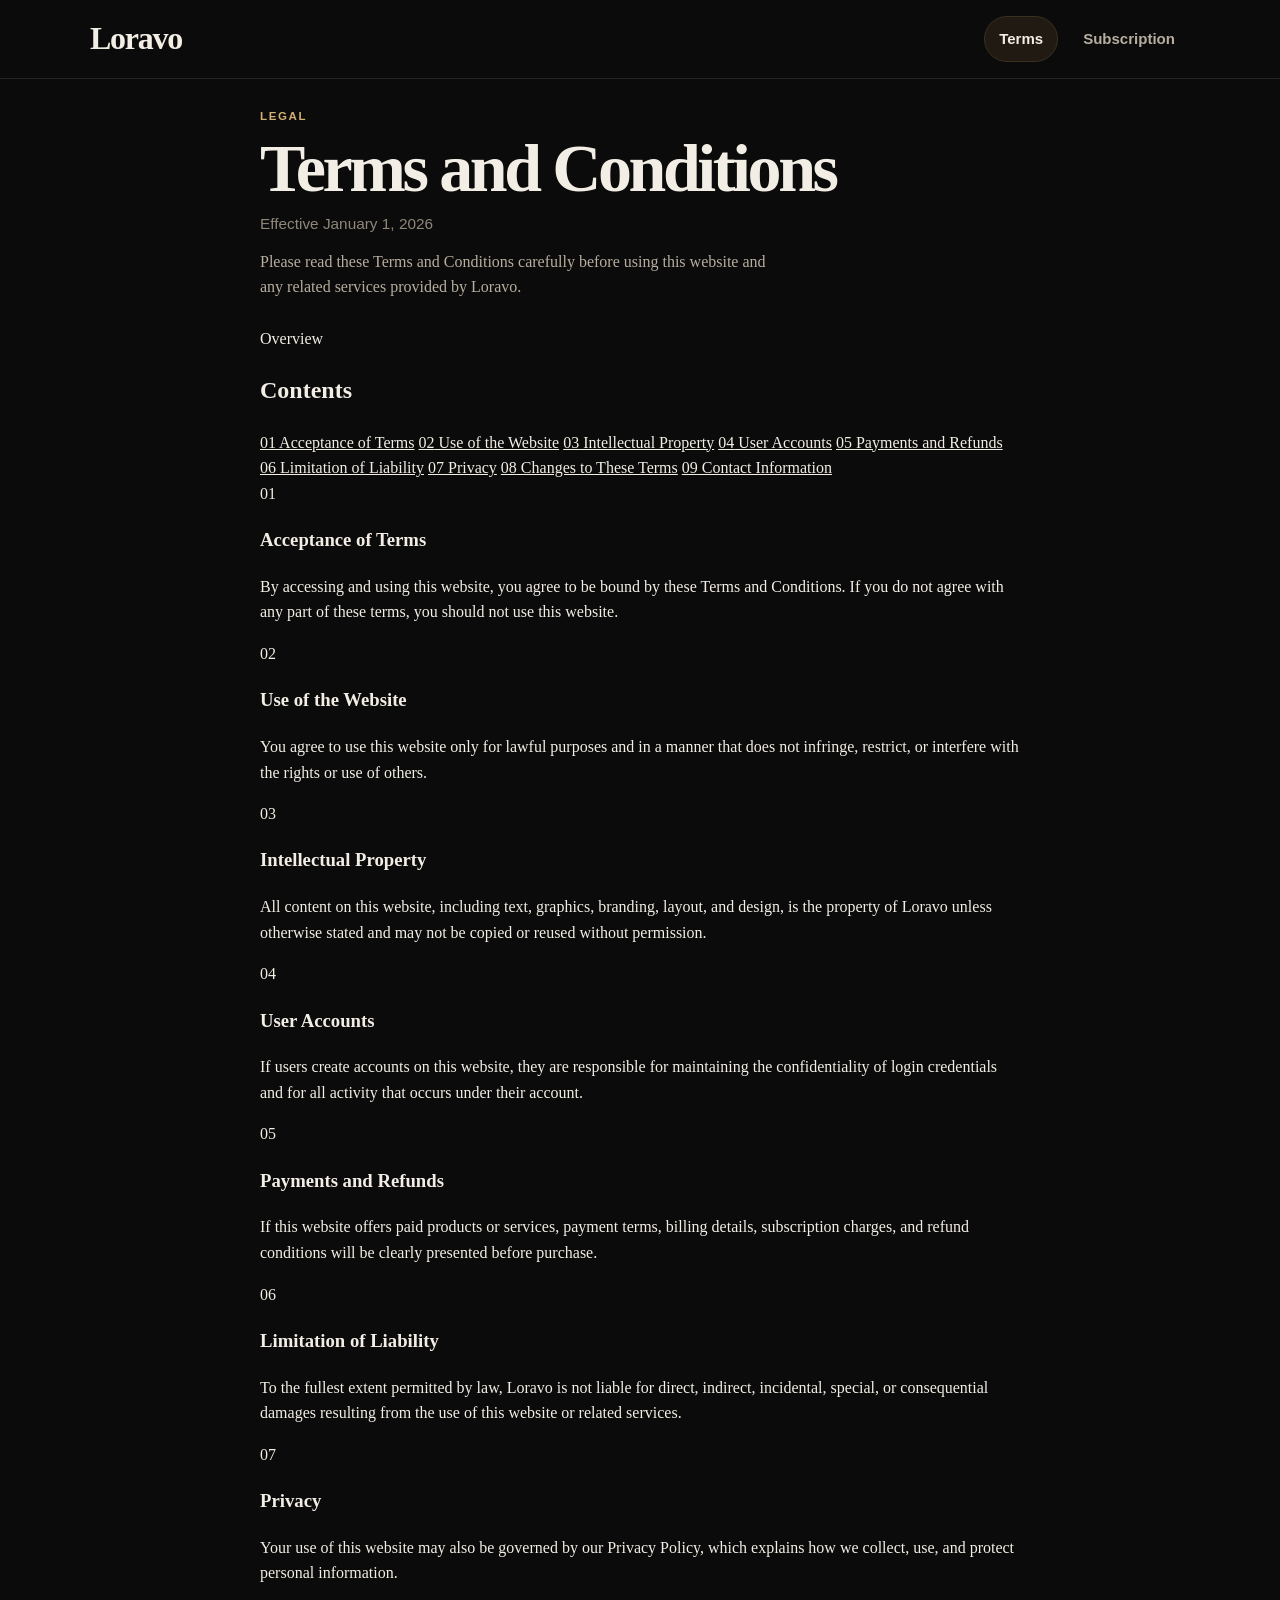
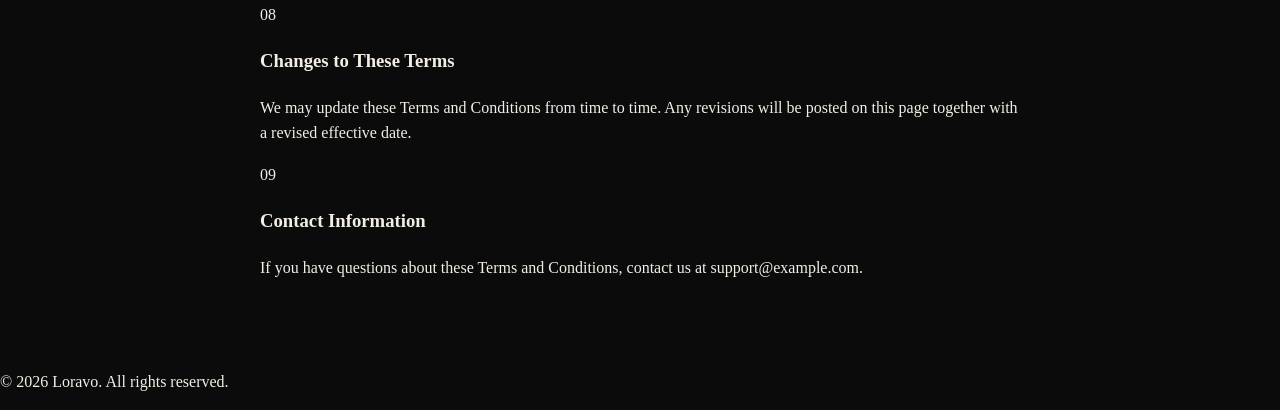
==== index.html @ 689e0ff2 "Initial commit" ====
<!DOCTYPE html>
<html lang="en">
<head>
  <meta charset="UTF-8" />
  <meta name="viewport" content="width=device-width, initial-scale=1.0" />
  <title>Terms and Conditions | Loravo</title>
  <link rel="stylesheet" href="style.css" />
</head>
<body>
  <header class="site-header">
    <div class="nav-container">
      <a href="index.html" class="logo">Loravo</a>

      <nav>
        <ul class="nav-links">
          <li><a href="index.html" class="active">Terms</a></li>
          <li><a href="subscription.html">Subscription</a></li>
        </ul>
      </nav>
    </div>
  </header>

  <main class="page-shell">
    <section class="hero">
      <p class="eyebrow">Legal</p>
      <h1>Terms and Conditions</h1>
      <p class="meta">Effective January 1, 2026</p>
      <p class="intro">
        Please read these Terms and Conditions carefully before using this website and any related services provided by Loravo.
      </p>
    </section>

    <section class="panel">
      <p class="panel-label">Overview</p>
      <h2>Contents</h2>

      <div class="contents-list">
        <a href="#acceptance"><span>01</span> Acceptance of Terms</a>
        <a href="#use"><span>02</span> Use of the Website</a>
        <a href="#property"><span>03</span> Intellectual Property</a>
        <a href="#accounts"><span>04</span> User Accounts</a>
        <a href="#payments"><span>05</span> Payments and Refunds</a>
        <a href="#liability"><span>06</span> Limitation of Liability</a>
        <a href="#privacy"><span>07</span> Privacy</a>
        <a href="#changes"><span>08</span> Changes to These Terms</a>
        <a href="#contact"><span>09</span> Contact Information</a>
      </div>
    </section>

    <section class="cards">
      <article class="card" id="acceptance">
        <div class="card-head">
          <span class="card-number">01</span>
          <h3>Acceptance of Terms</h3>
        </div>
        <p>
          By accessing and using this website, you agree to be bound by these Terms and Conditions.
          If you do not agree with any part of these terms, you should not use this website.
        </p>
      </article>

      <article class="card" id="use">
        <div class="card-head">
          <span class="card-number">02</span>
          <h3>Use of the Website</h3>
        </div>
        <p>
          You agree to use this website only for lawful purposes and in a manner that does not infringe,
          restrict, or interfere with the rights or use of others.
        </p>
      </article>

      <article class="card" id="property">
        <div class="card-head">
          <span class="card-number">03</span>
          <h3>Intellectual Property</h3>
        </div>
        <p>
          All content on this website, including text, graphics, branding, layout, and design,
          is the property of Loravo unless otherwise stated and may not be copied or reused without permission.
        </p>
      </article>

      <article class="card" id="accounts">
        <div class="card-head">
          <span class="card-number">04</span>
          <h3>User Accounts</h3>
        </div>
        <p>
          If users create accounts on this website, they are responsible for maintaining the confidentiality
          of login credentials and for all activity that occurs under their account.
        </p>
      </article>

      <article class="card" id="payments">
        <div class="card-head">
          <span class="card-number">05</span>
          <h3>Payments and Refunds</h3>
        </div>
        <p>
          If this website offers paid products or services, payment terms, billing details, subscription charges,
          and refund conditions will be clearly presented before purchase.
        </p>
      </article>

      <article class="card" id="liability">
        <div class="card-head">
          <span class="card-number">06</span>
          <h3>Limitation of Liability</h3>
        </div>
        <p>
          To the fullest extent permitted by law, Loravo is not liable for direct, indirect, incidental,
          special, or consequential damages resulting from the use of this website or related services.
        </p>
      </article>

      <article class="card" id="privacy">
        <div class="card-head">
          <span class="card-number">07</span>
          <h3>Privacy</h3>
        </div>
        <p>
          Your use of this website may also be governed by our Privacy Policy, which explains how we collect,
          use, and protect personal information.
        </p>
      </article>

      <article class="card" id="changes">
        <div class="card-head">
          <span class="card-number">08</span>
          <h3>Changes to These Terms</h3>
        </div>
        <p>
          We may update these Terms and Conditions from time to time. Any revisions will be posted on this page
          together with a revised effective date.
        </p>
      </article>

      <article class="card" id="contact">
        <div class="card-head">
          <span class="card-number">09</span>
          <h3>Contact Information</h3>
        </div>
        <p>
          If you have questions about these Terms and Conditions, contact us at
          <span class="accent">support@example.com</span>.
        </p>
      </article>
    </section>
  </main>

  <footer class="site-footer">
    <p>© 2026 Loravo. All rights reserved.</p>
  </footer>
</body>
</html>
---- style.css ----
:root {
  --bg: #0b0b0b;
  --panel: #141414;
  --panel-2: #171717;
  --border: #252525;
  --text: #f3eee5;
  --muted: #b8ae9f;
  --muted-2: #8f877a;
  --accent: #d2b074;
  --silver: #c7cbd1;
  --silver-hover: #d9dde2;
  --silver-text: #111111;
  --page-width: 760px;
  --nav-width: 1100px;
  --radius-lg: 20px;
}

* {
  box-sizing: border-box;
}

html {
  scroll-behavior: auto;
}

body {
  margin: 0;
  background: var(--bg);
  color: var(--text);
  font-family: Georgia, "Times New Roman", serif;
  line-height: 1.6;
}

a {
  color: inherit;
}

.site-header {
  border-bottom: 1px solid var(--border);
  background: var(--bg);
}

.nav-container {
  width: min(var(--nav-width), calc(100% - 32px));
  margin: 0 auto;
  min-height: 78px;
  display: flex;
  align-items: center;
  justify-content: space-between;
}

.logo {
  text-decoration: none;
  font-size: 2rem;
  font-weight: 700;
  letter-spacing: -0.04em;
  color: var(--text);
}

.nav-links {
  list-style: none;
  display: flex;
  gap: 10px;
  margin: 0;
  padding: 0;
}

.nav-links a {
  display: inline-block;
  text-decoration: none;
  color: var(--muted);
  padding: 10px 14px;
  border-radius: 999px;
  font-family: Arial, sans-serif;
  font-size: 0.94rem;
  font-weight: 600;
  border: 1px solid transparent;
  transition: 0.15s ease;
}

.nav-links a:hover {
  color: var(--text);
  background: #151515;
}

.nav-links a.active {
  color: var(--text);
  background: #201a12;
  border-color: #3a3020;
}

.page-shell {
  width: min(var(--page-width), calc(100% - 32px));
  margin: 0 auto;
  padding: 28px 0 56px;
}

.hero {
  margin-bottom: 26px;
}

.eyebrow,
.section-label,
.plan-tier {
  font-family: Arial, sans-serif;
  text-transform: uppercase;
  letter-spacing: 0.14em;
}

.eyebrow {
  margin: 0 0 10px;
  font-size: 0.72rem;
  font-weight: 700;
  color: var(--accent);
}

.hero h1 {
  margin: 0;
  font-size: clamp(2.5rem, 6vw, 4.25rem);
  line-height: 0.98;
  letter-spacing: -0.05em;
}

.meta {
  margin: 10px 0 0;
  color: var(--muted-2);
  font-family: Arial, sans-serif;
  font-size: 0.96rem;
}

.intro {
  max-width: 520px;
  margin: 12px 0 0;
  color: var(--muted);
  font-size: 1rem;
}

.plans-section {
  margin-bottom: 32px;
}

.section-head {
  margin-bottom: 16px;
}

.section-label {
  margin: 0 0 8px;
  color: var(--accent);
  font-size: 0.7rem;
  font-weight: 700;
}

.section-head h2 {
  margin: 0;
  font-size: 1.65rem;
  letter-spacing: -0.03em;
}

.plan-list {
  display: grid;
  gap: 16px;
}

.plan-card {
  width: 100%;
  background: linear-gradient(180deg, var(--panel), var(--panel-2));
  border: 1px solid var(--border);
  border-radius: var(--radius-lg);
  padding: 22px;
}

.pro-highlight {
  border-color: #3a3020;
  box-shadow: 0 0 30px rgba(210, 176, 116, 0.08);
}

.plan-top {
  display: flex;
  justify-content: space-between;
  align-items: flex-start;
  gap: 18px;
  margin-bottom: 18px;
}

.plan-tier {
  margin: 0 0 8px;
  color: var(--accent);
  font-size: 0.7rem;
  font-weight: 700;
}

.plan-card h3 {
  margin: 0;
  font-size: 2rem;
  line-height: 1;
  letter-spacing: -0.03em;
}

.plan-price {
  margin: 0;
  white-space: nowrap;
  font-family: Arial, sans-serif;
  font-size: 1.9rem;
  font-weight: 700;
  color: var(--text);
}

.plan-price span {
  font-size: 0.95rem;
  color: var(--muted-2);
  font-weight: 500;
  margin-left: 2px;
}

.feature-list {
  list-style: none;
  padding: 0;
  margin: 0 0 20px;
}

.feature-list li {
  position: relative;
  padding-left: 28px;
  margin-bottom: 11px;
  color: #ece8e1;
  font-family: Arial, sans-serif;
  font-size: 0.98rem;
  line-height: 1.45;
}

.feature-list li:last-child {
  margin-bottom: 0;
}

.feature-list li::before {
  content: "✓";
  position: absolute;
  left: 0;
  top: 0;
  color: #ffffff;
  font-weight: 700;
}

.plan-button {
  display: block;
  width: 100%;
  text-align: center;
  text-decoration: none;
  padding: 15px 18px;
  border-radius: 999px;
  background: var(--silver);
  color: var(--silver-text);
  border: 1px solid var(--silver);
  font-family: Arial, sans-serif;
  font-size: 0.98rem;
  font-weight: 700;
  transition: 0.15s ease;
}

.plan-button:hover {
  background: var(--silver-hover);
  border-color: var(--silver-hover);
  color: var(--silver-text);
}

.legal-text {
  max-width: 660px;
}

.legal-text h2 {
  margin: 0 0 14px;
  font-size: 1.6rem;
  letter-spacing: -0.03em;
}

.legal-text p {
  margin: 0 0 14px;
  color: var(--muted);
  font-size: 1rem;
  line-height: 1.65;
}

.footer {
  border-top: 1px solid var(--border);
}

.footer p {
  width: min(var(--page-width), calc(100% - 32px));
  margin: 0 auto;
  padding: 22px 0 34px;
  text-align: center;
  color: var(--muted-2);
  font-family: Arial, sans-serif;
  font-size: 0.92rem;
}

@media (max-width: 720px) {
  .nav-container {
    min-height: auto;
    padding: 18px 0;
    flex-direction: column;
    gap: 14px;
  }

  .nav-links {
    flex-wrap: wrap;
    justify-content: center;
  }

  .page-shell {
    padding-top: 24px;
  }

  .hero h1 {
    font-size: 2.5rem;
  }

  .plan-top {
    flex-direction: column;
    gap: 10px;
  }

  .plan-price {
    white-space: normal;
  }

  .plan-card {
    padding: 20px;
  }

  .logo {
    font-size: 1.9rem;
  }
}
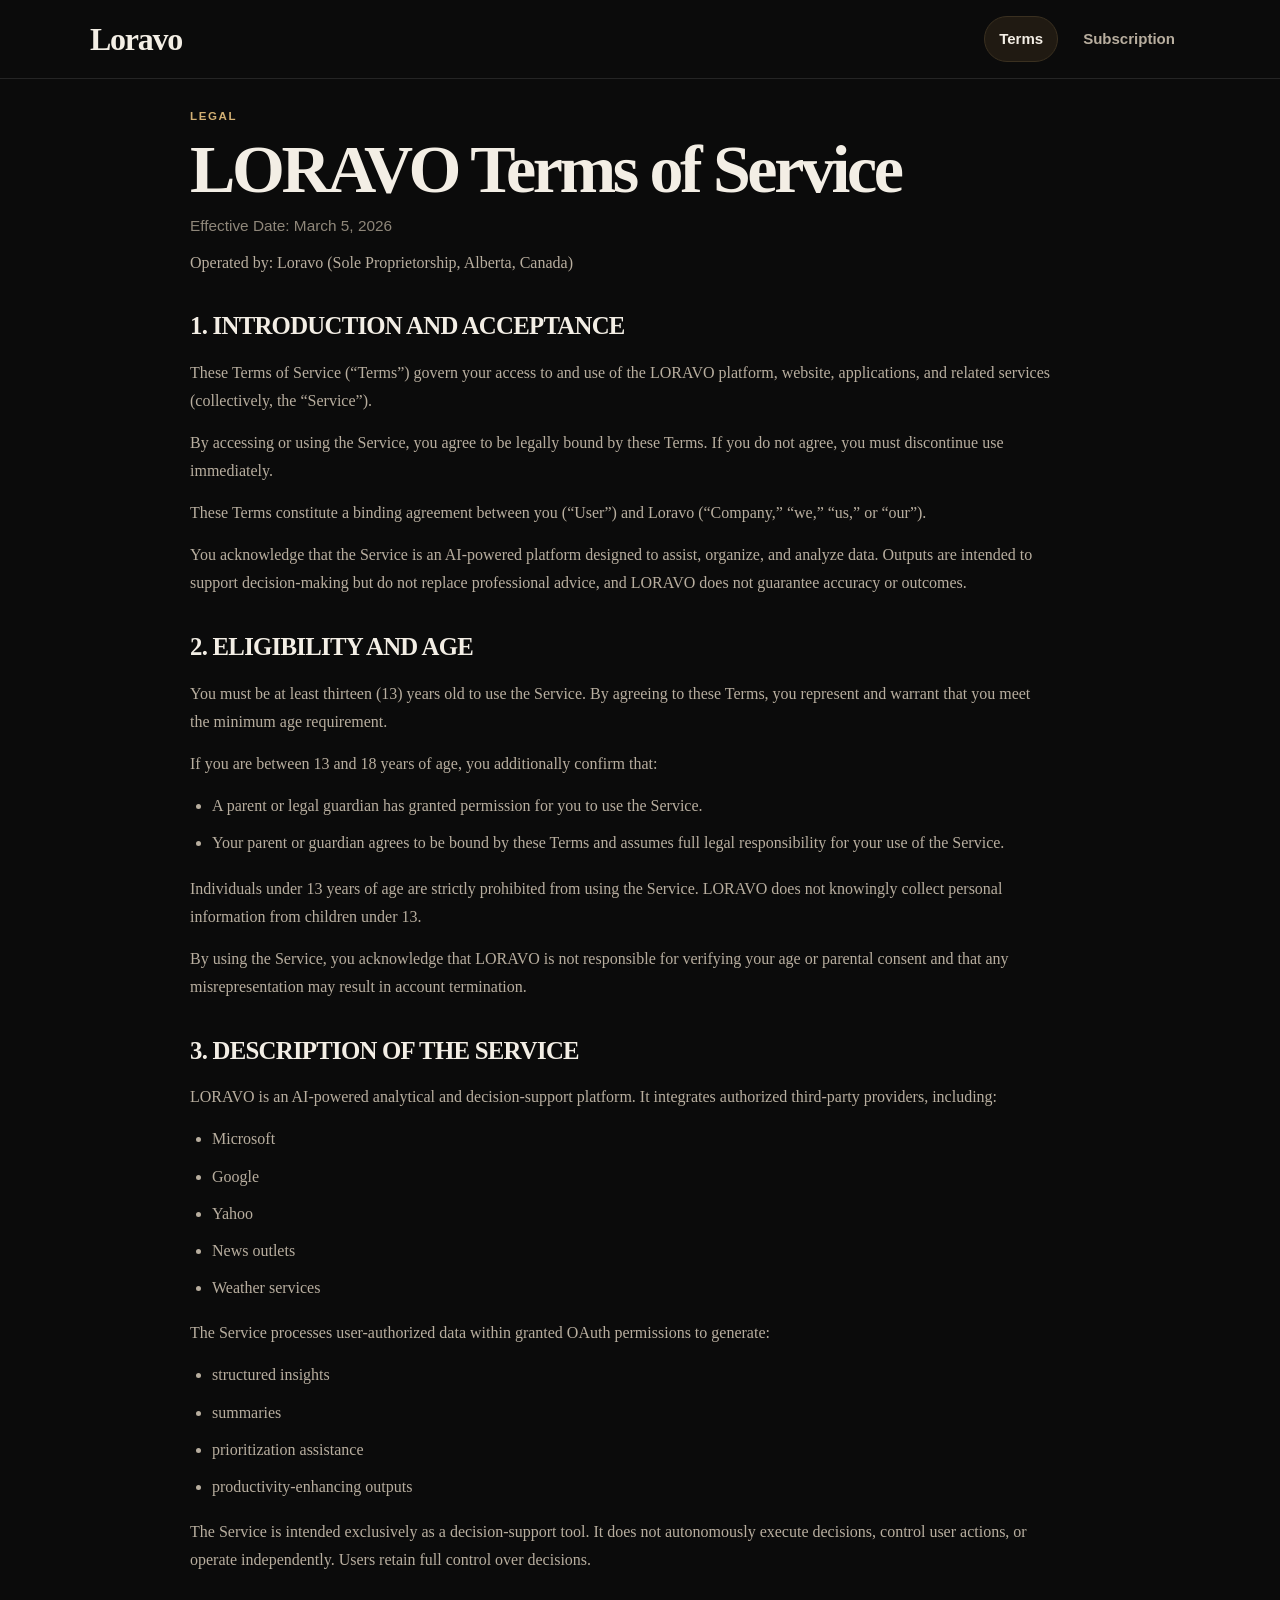
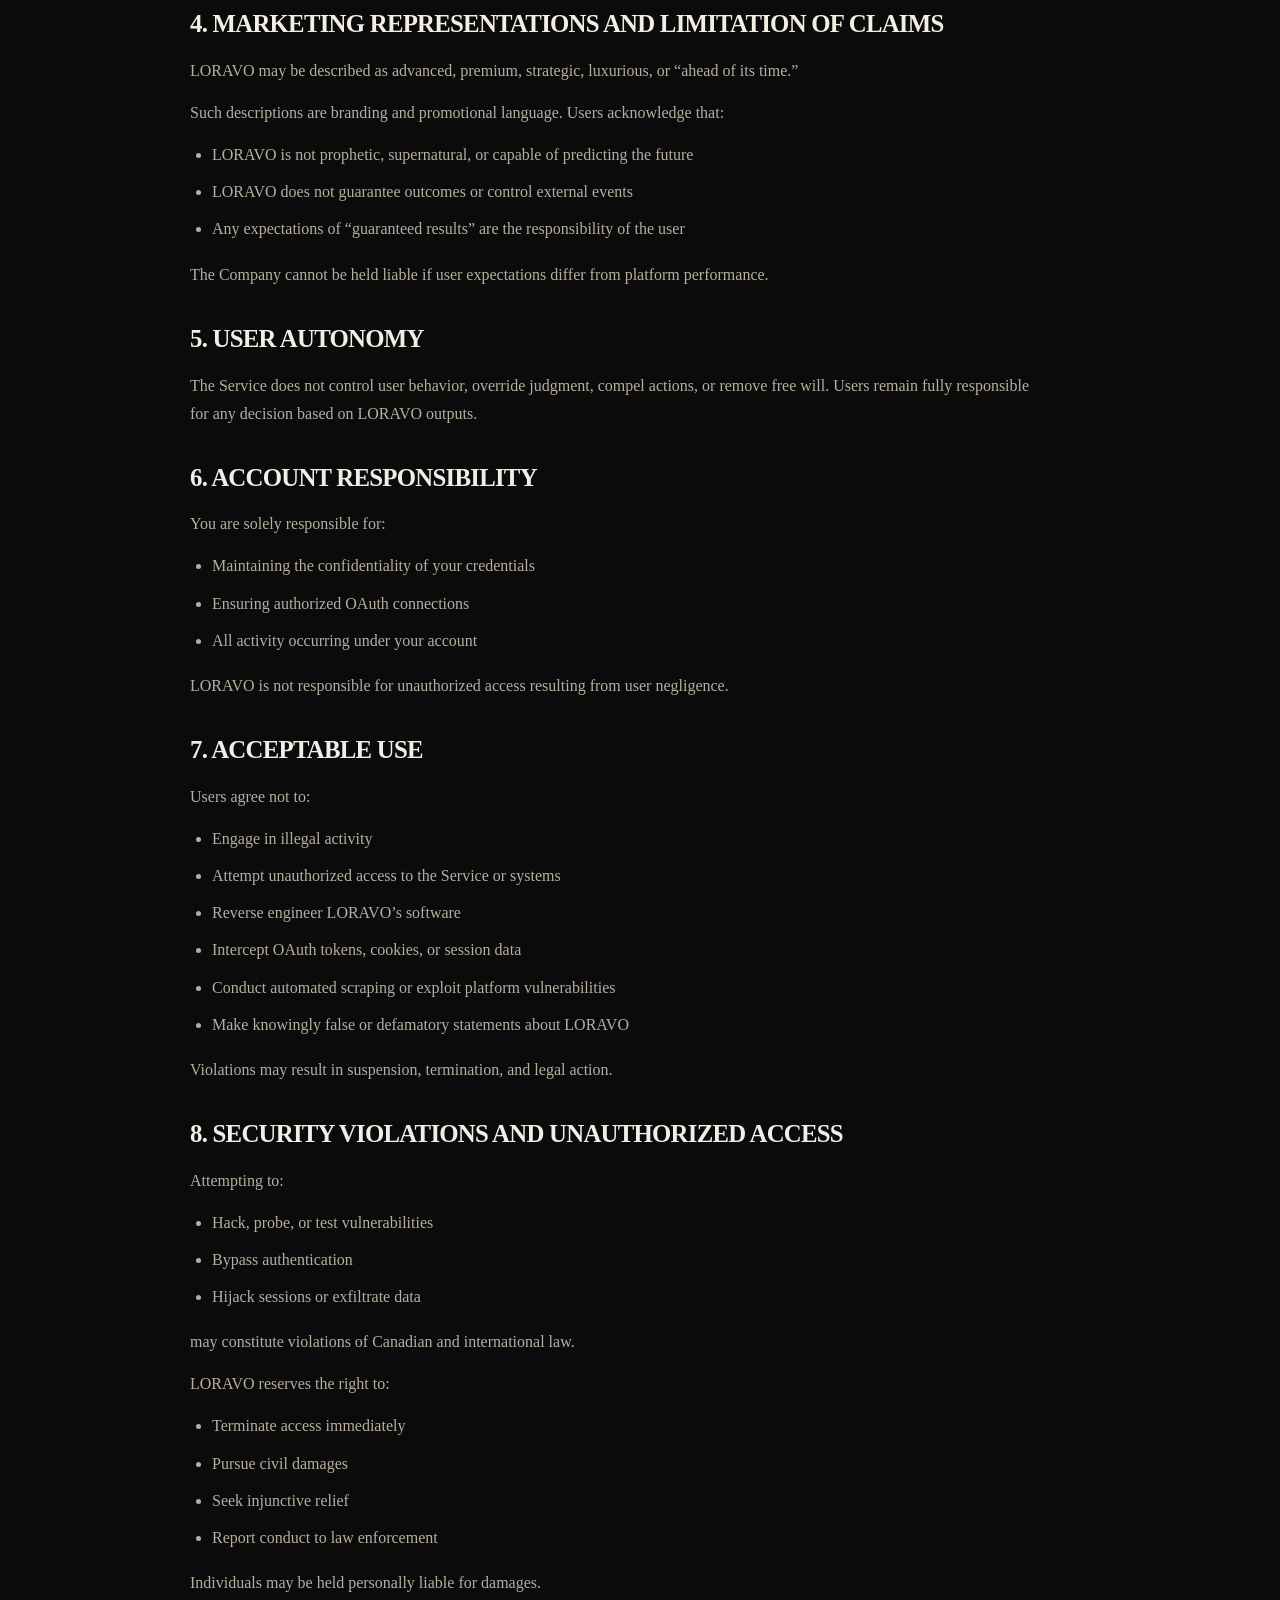
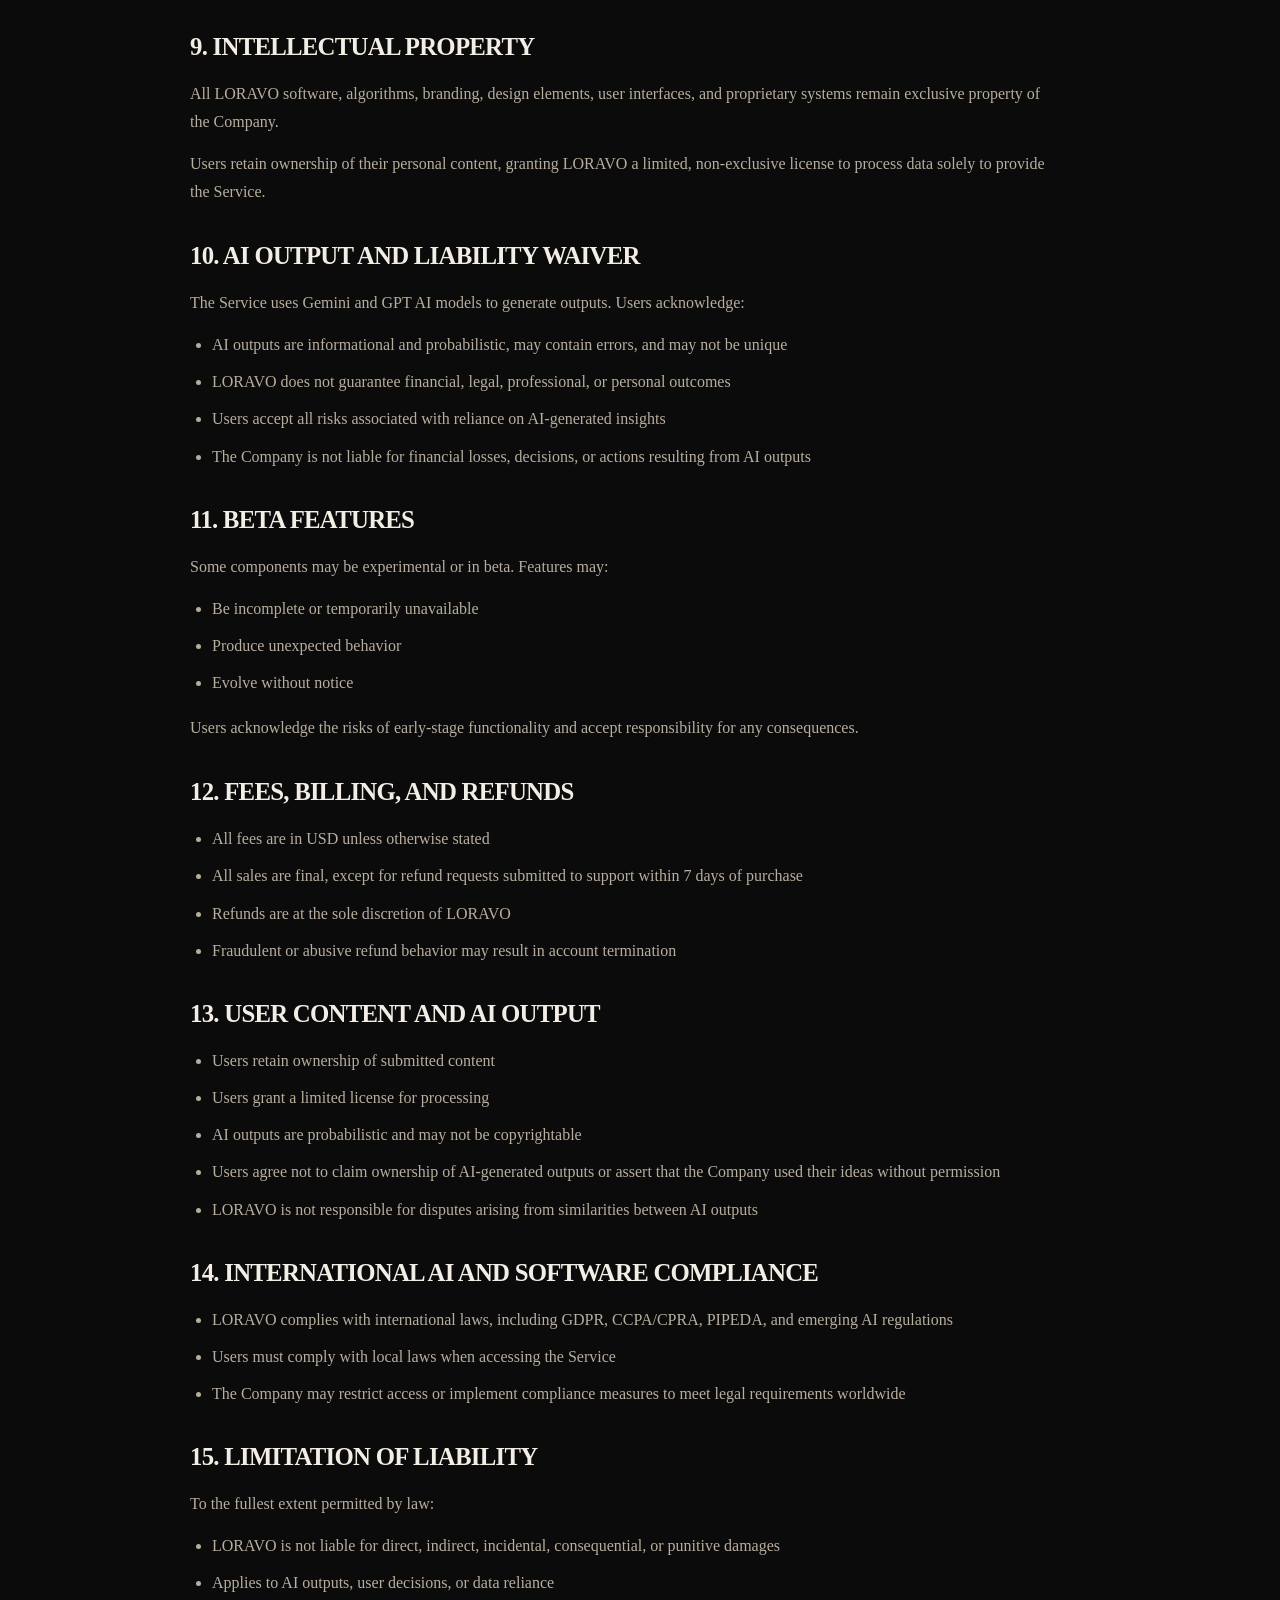
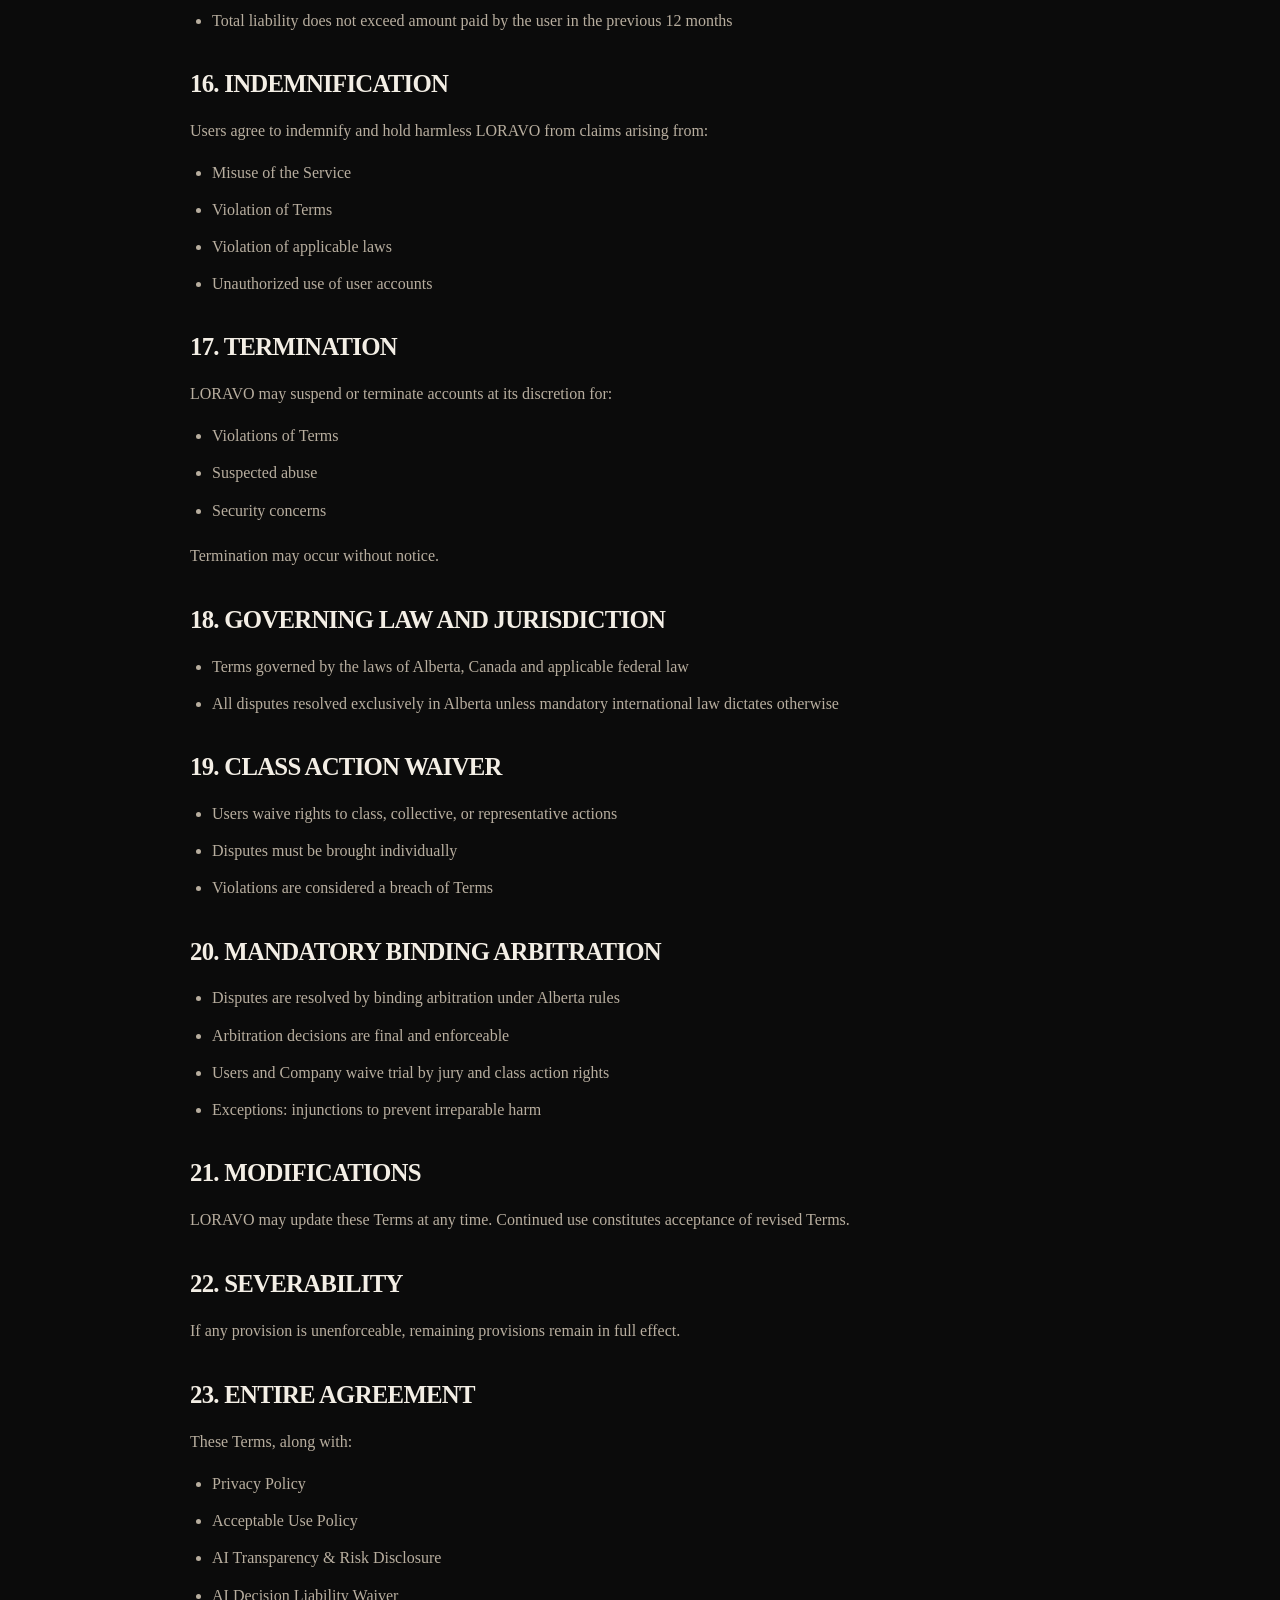
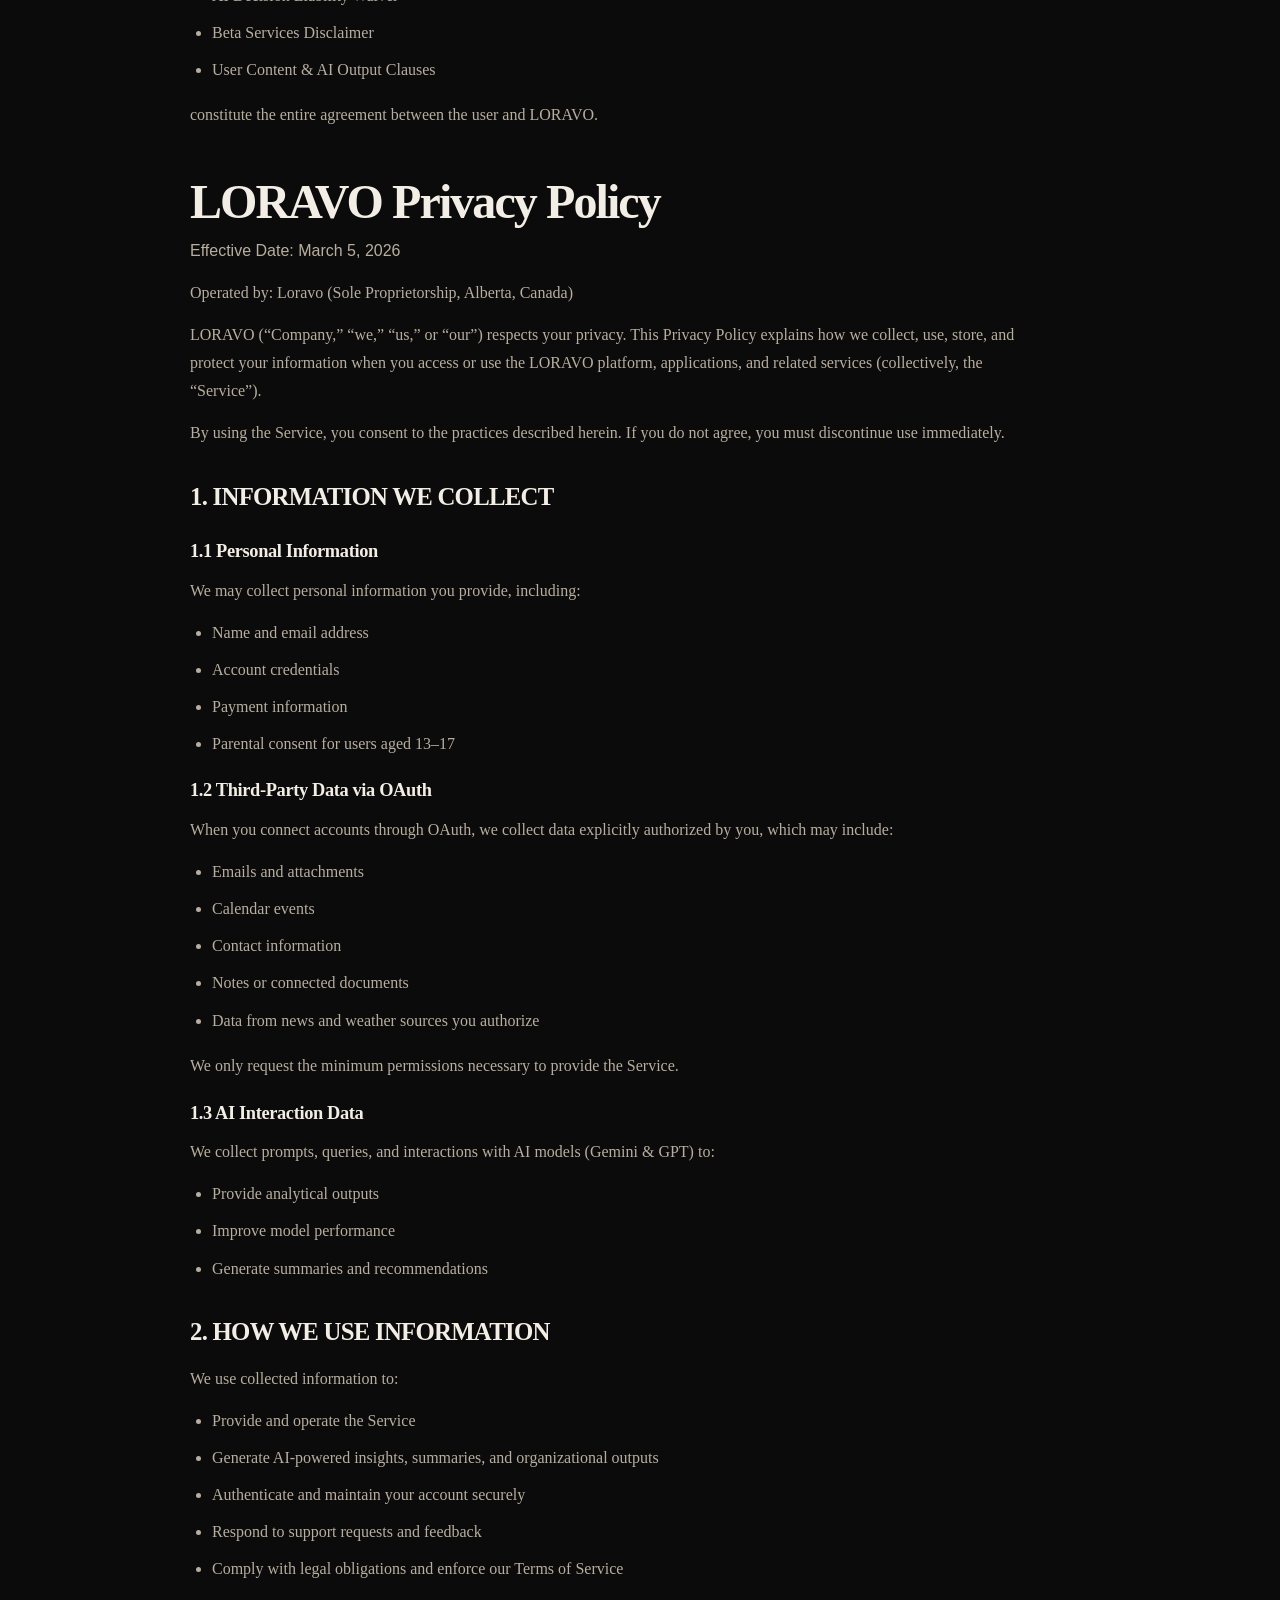
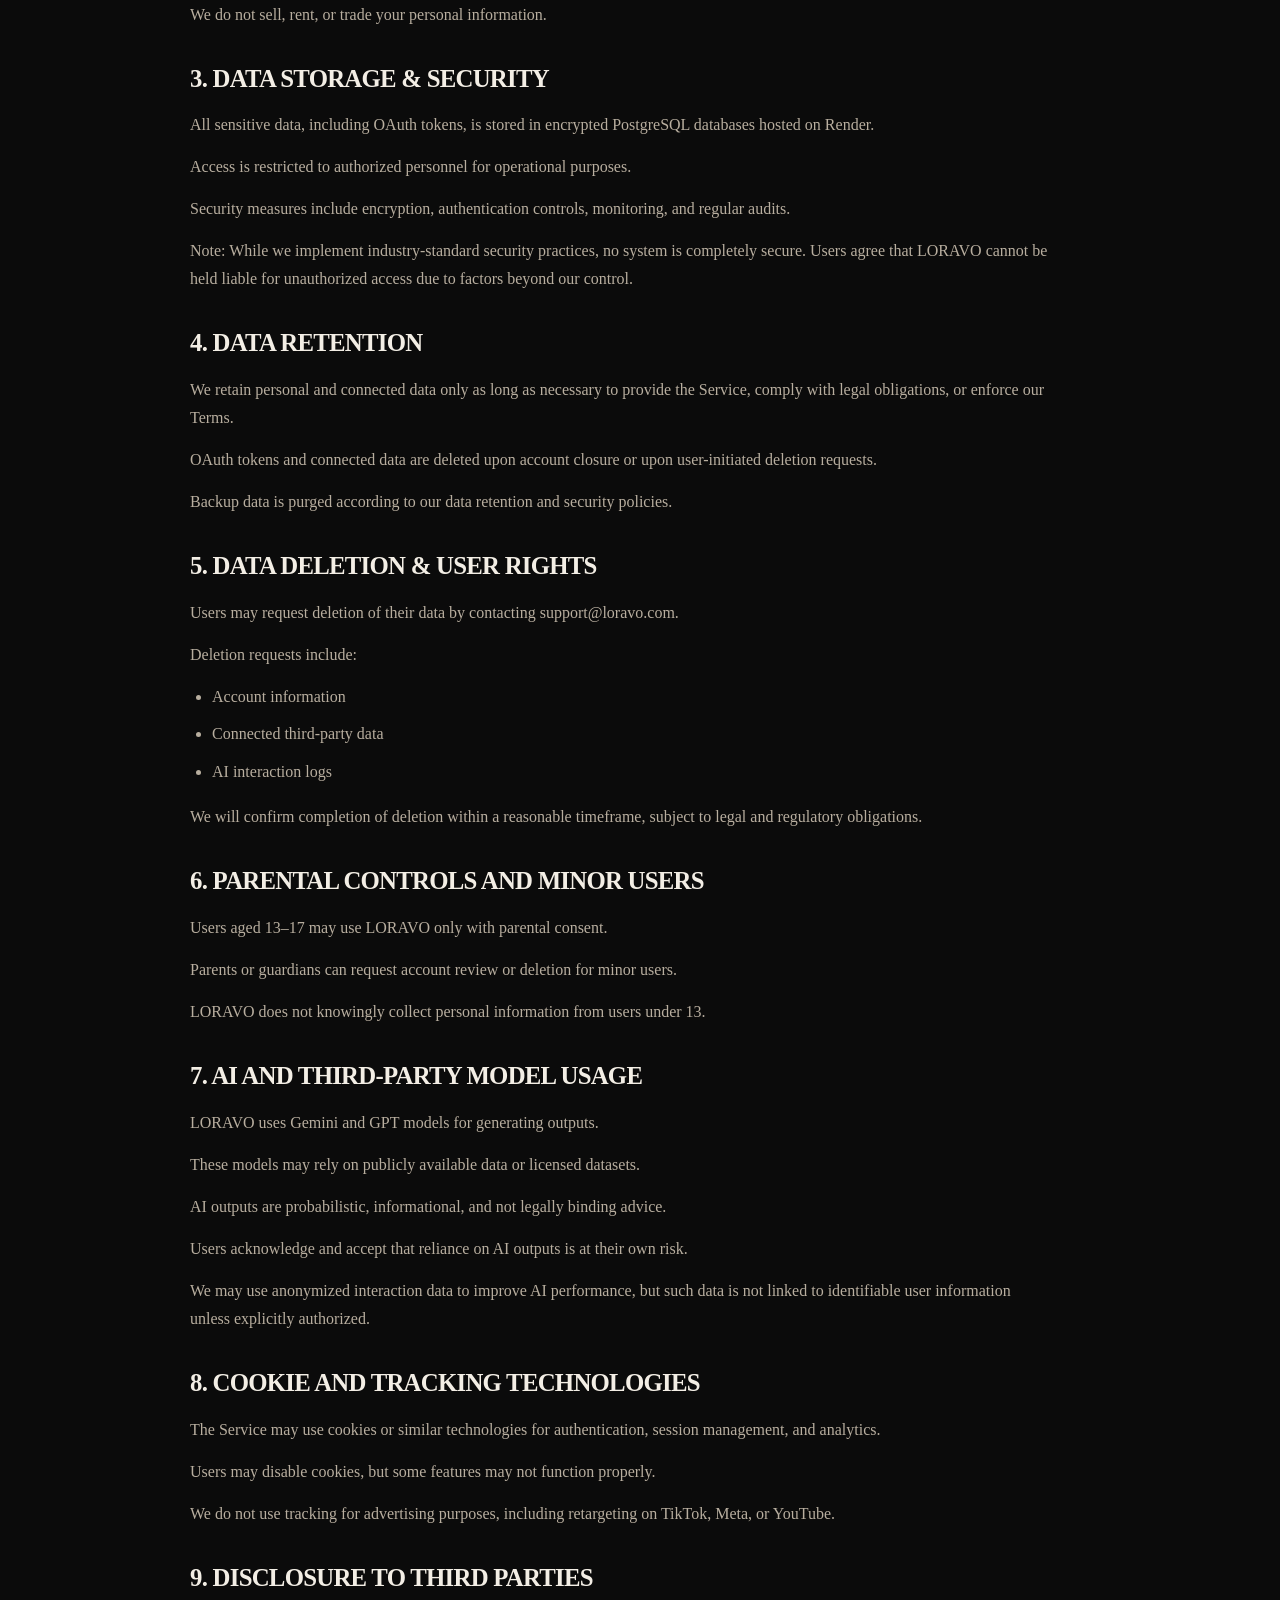
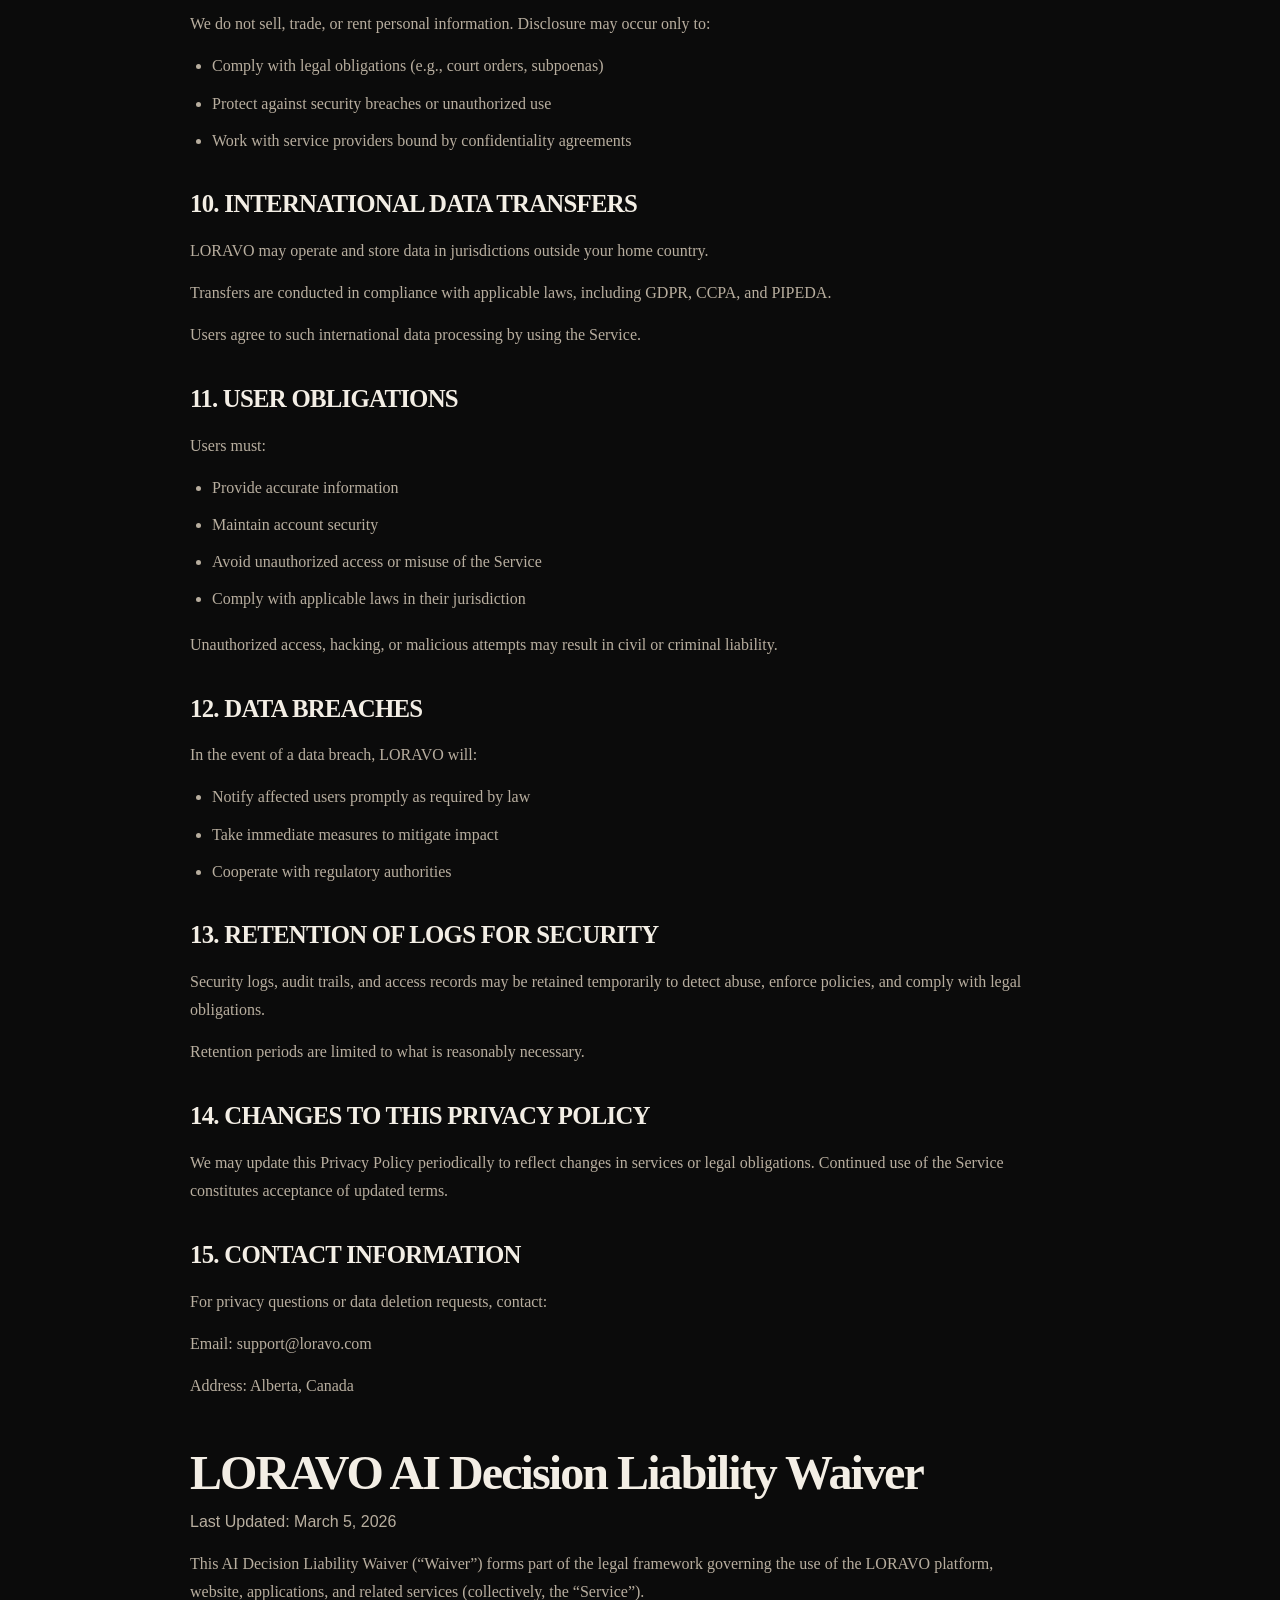
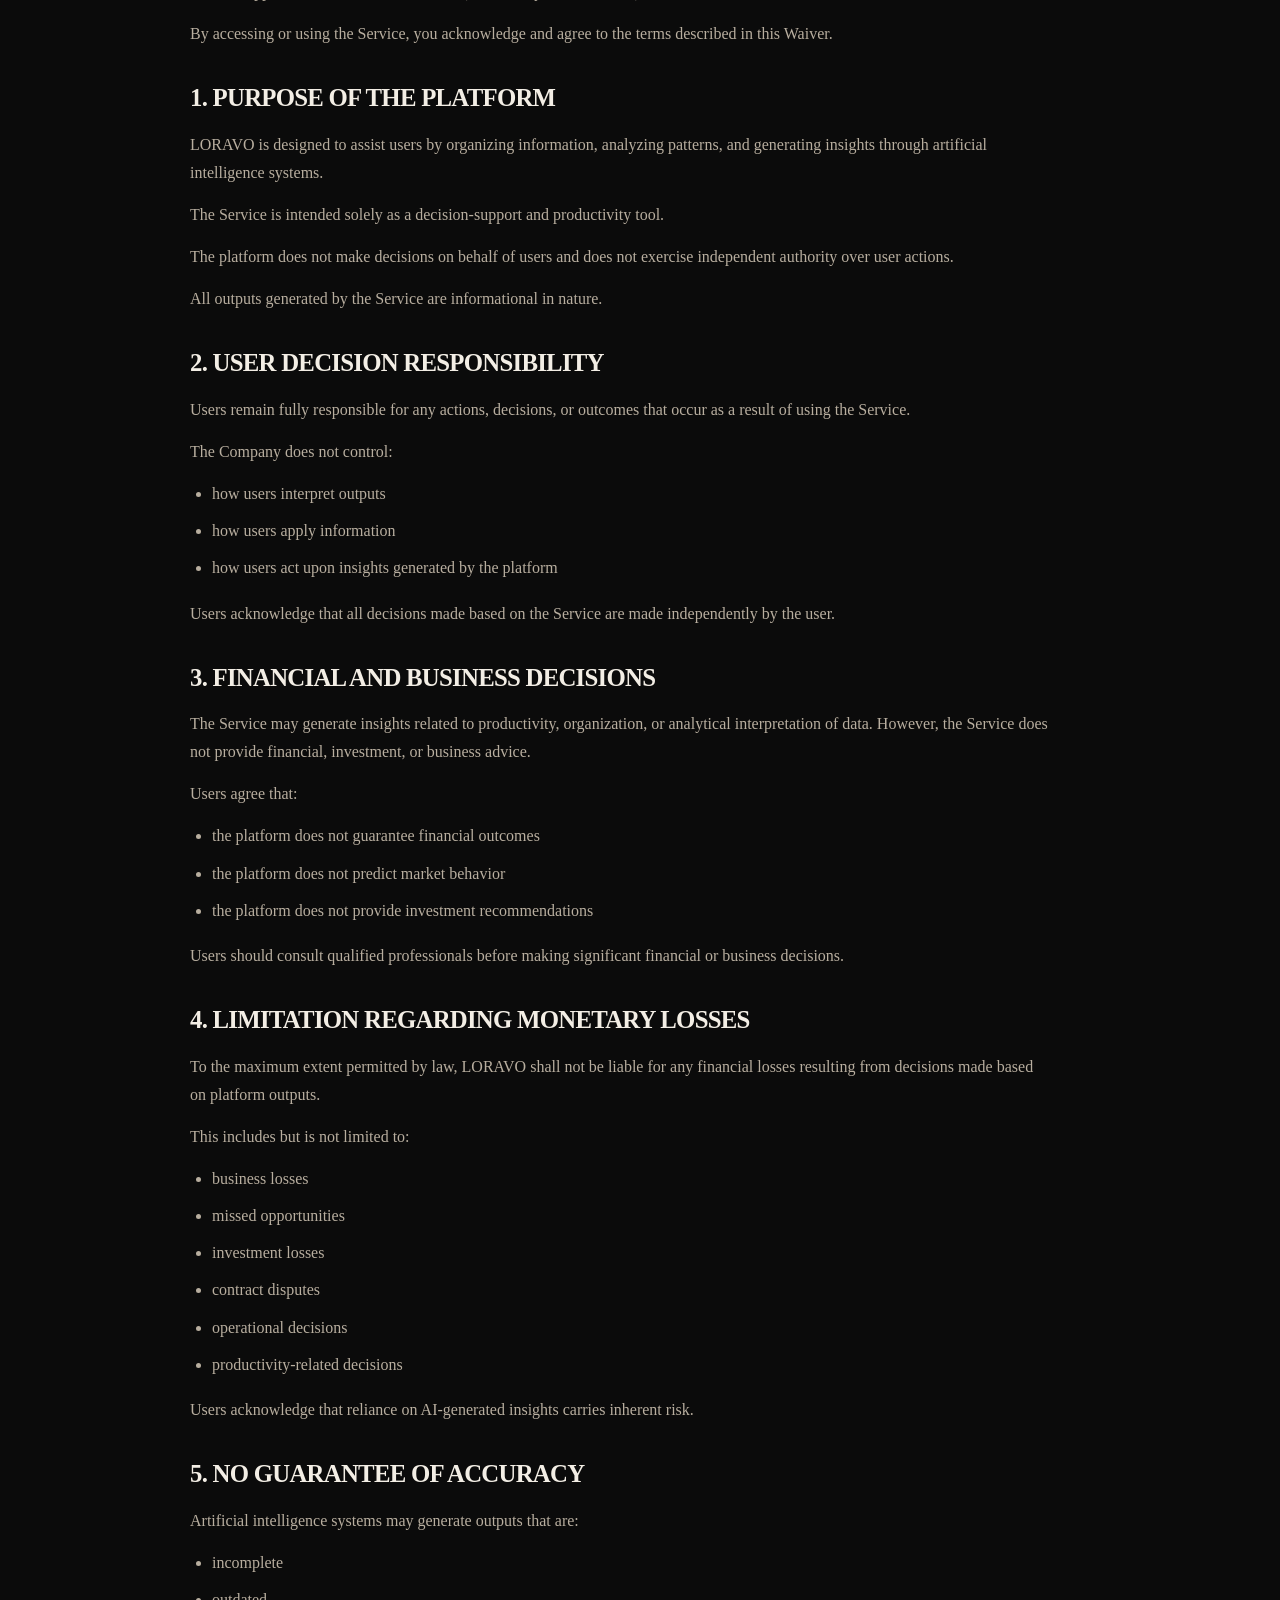
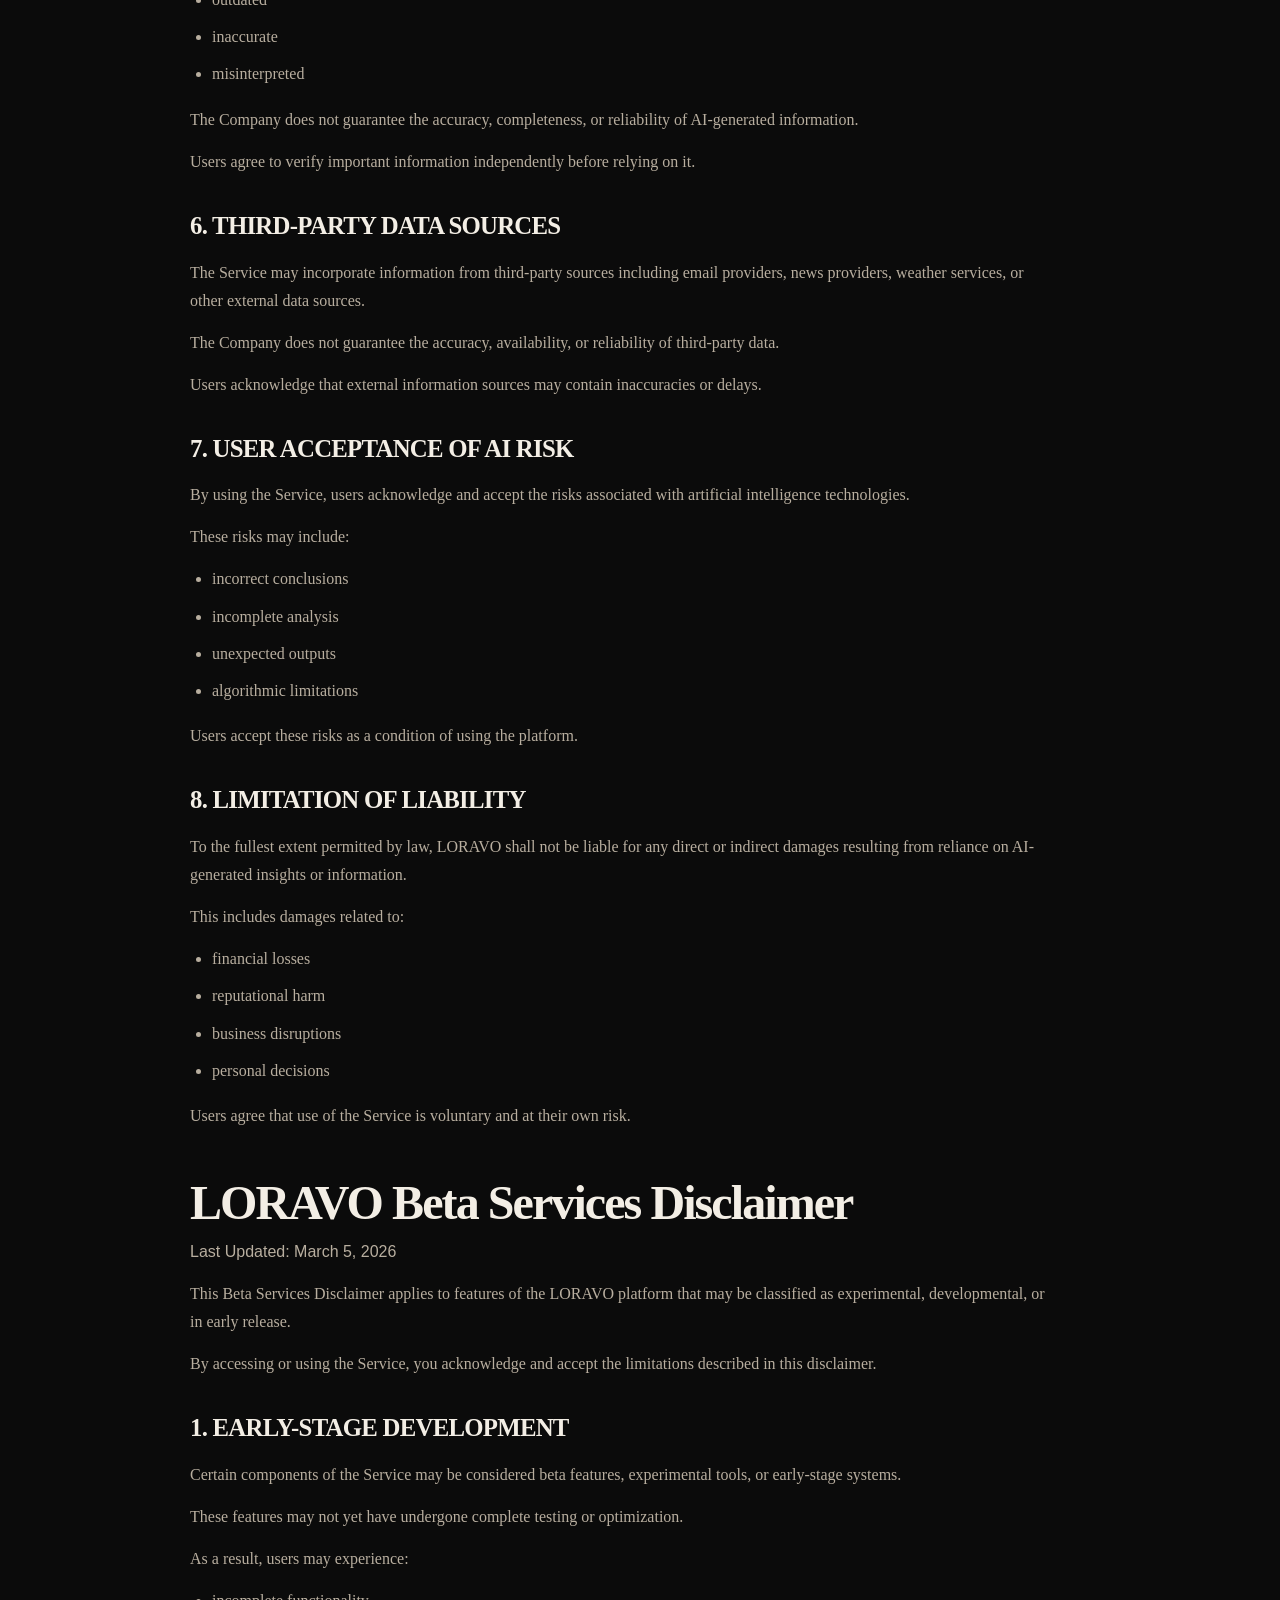
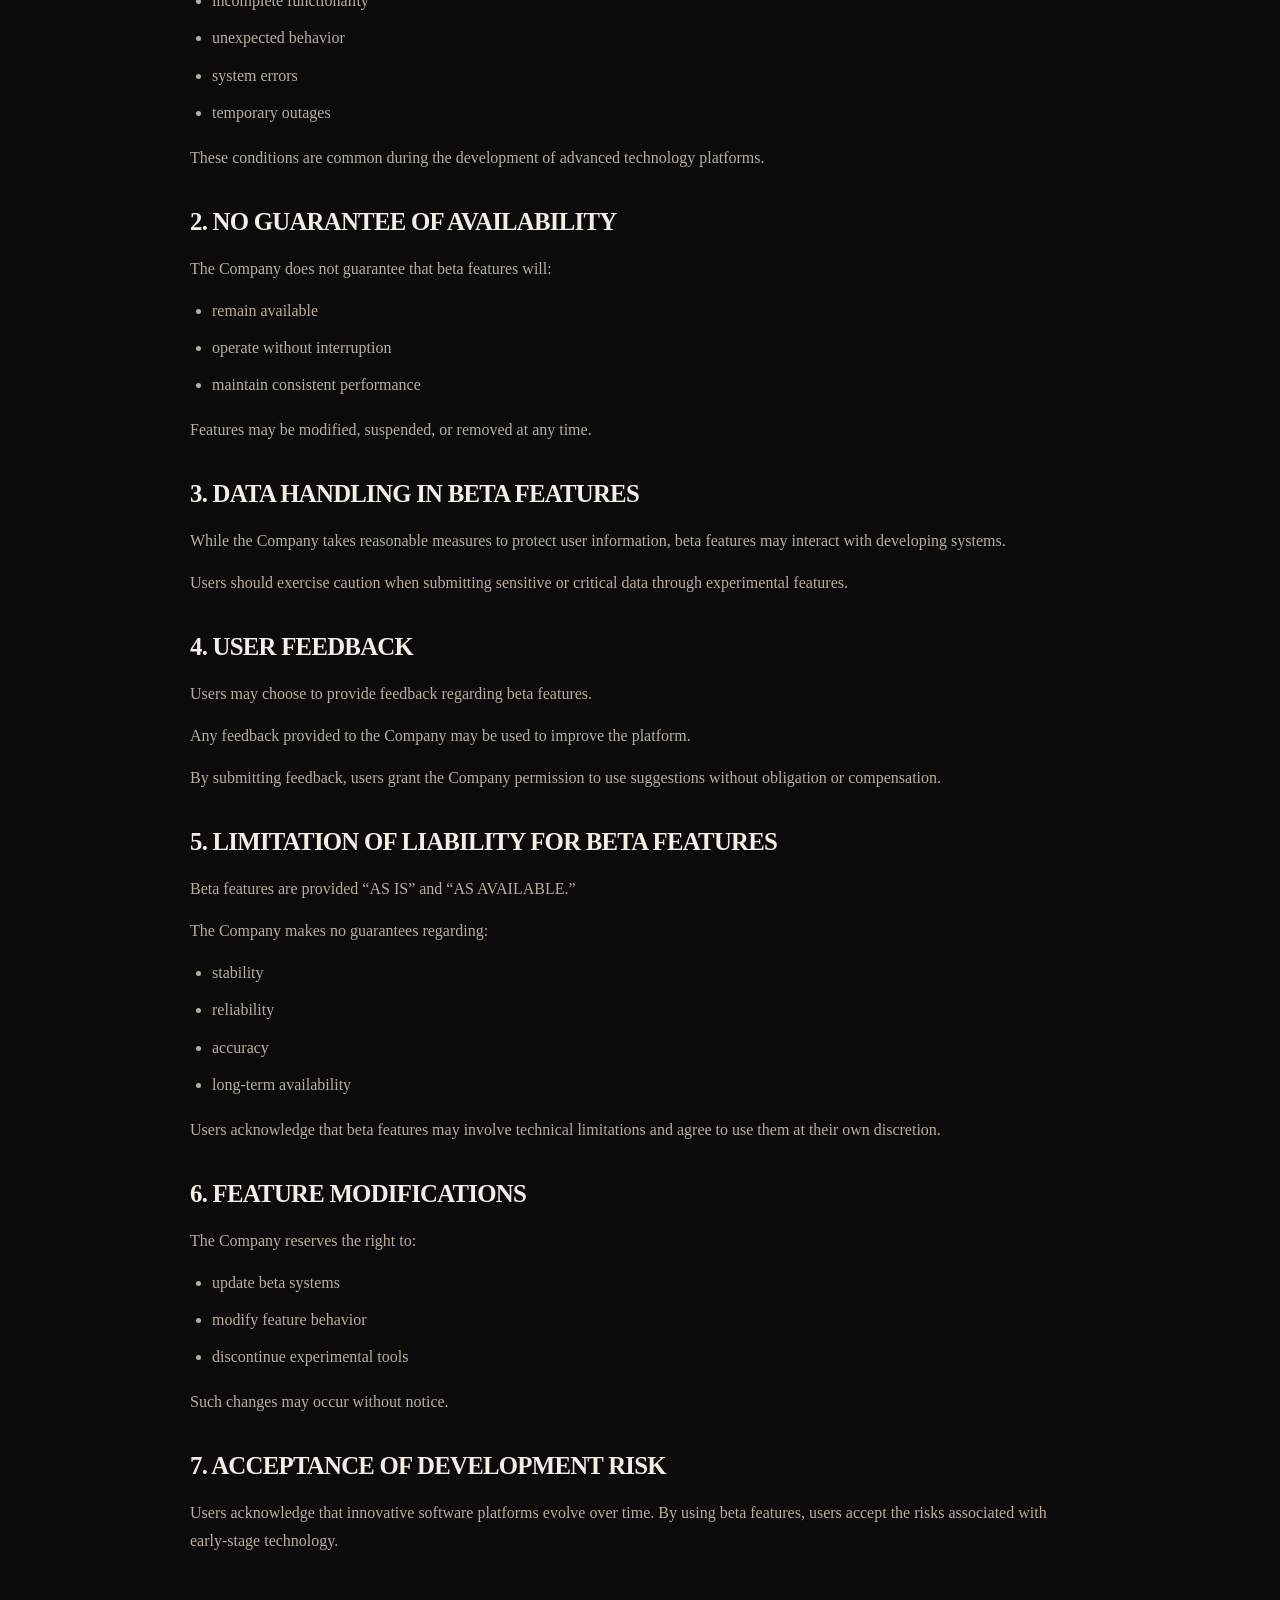
==== commit 7094f3c6: "Update Gmail OAuth and backend" ====
--- a/index.html
+++ b/index.html
@@ -3,7 +3,7 @@
 <head>
   <meta charset="UTF-8" />
   <meta name="viewport" content="width=device-width, initial-scale=1.0" />
-  <title>Terms and Conditions | Loravo</title>
+  <title>Loravo Terms of Service</title>
   <link rel="stylesheet" href="style.css" />
 </head>
 <body>
@@ -23,133 +23,829 @@
   <main class="page-shell">
     <section class="hero">
       <p class="eyebrow">Legal</p>
-      <h1>Terms and Conditions</h1>
-      <p class="meta">Effective January 1, 2026</p>
-      <p class="intro">
-        Please read these Terms and Conditions carefully before using this website and any related services provided by Loravo.
-      </p>
+      <h1>LORAVO Terms of Service</h1>
+      <p class="meta">Effective Date: March 5, 2026</p>
+      <p class="intro">Operated by: Loravo (Sole Proprietorship, Alberta, Canada)</p>
     </section>
 
-    <section class="panel">
-      <p class="panel-label">Overview</p>
-      <h2>Contents</h2>
-
-      <div class="contents-list">
-        <a href="#acceptance"><span>01</span> Acceptance of Terms</a>
-        <a href="#use"><span>02</span> Use of the Website</a>
-        <a href="#property"><span>03</span> Intellectual Property</a>
-        <a href="#accounts"><span>04</span> User Accounts</a>
-        <a href="#payments"><span>05</span> Payments and Refunds</a>
-        <a href="#liability"><span>06</span> Limitation of Liability</a>
-        <a href="#privacy"><span>07</span> Privacy</a>
-        <a href="#changes"><span>08</span> Changes to These Terms</a>
-        <a href="#contact"><span>09</span> Contact Information</a>
-      </div>
-    </section>
-
-    <section class="cards">
-      <article class="card" id="acceptance">
-        <div class="card-head">
-          <span class="card-number">01</span>
-          <h3>Acceptance of Terms</h3>
-        </div>
-        <p>
-          By accessing and using this website, you agree to be bound by these Terms and Conditions.
-          If you do not agree with any part of these terms, you should not use this website.
-        </p>
-      </article>
-
-      <article class="card" id="use">
-        <div class="card-head">
-          <span class="card-number">02</span>
-          <h3>Use of the Website</h3>
-        </div>
-        <p>
-          You agree to use this website only for lawful purposes and in a manner that does not infringe,
-          restrict, or interfere with the rights or use of others.
-        </p>
-      </article>
-
-      <article class="card" id="property">
-        <div class="card-head">
-          <span class="card-number">03</span>
-          <h3>Intellectual Property</h3>
-        </div>
-        <p>
-          All content on this website, including text, graphics, branding, layout, and design,
-          is the property of Loravo unless otherwise stated and may not be copied or reused without permission.
-        </p>
-      </article>
-
-      <article class="card" id="accounts">
-        <div class="card-head">
-          <span class="card-number">04</span>
-          <h3>User Accounts</h3>
-        </div>
-        <p>
-          If users create accounts on this website, they are responsible for maintaining the confidentiality
-          of login credentials and for all activity that occurs under their account.
-        </p>
-      </article>
-
-      <article class="card" id="payments">
-        <div class="card-head">
-          <span class="card-number">05</span>
-          <h3>Payments and Refunds</h3>
-        </div>
-        <p>
-          If this website offers paid products or services, payment terms, billing details, subscription charges,
-          and refund conditions will be clearly presented before purchase.
-        </p>
-      </article>
-
-      <article class="card" id="liability">
-        <div class="card-head">
-          <span class="card-number">06</span>
-          <h3>Limitation of Liability</h3>
-        </div>
-        <p>
-          To the fullest extent permitted by law, Loravo is not liable for direct, indirect, incidental,
-          special, or consequential damages resulting from the use of this website or related services.
-        </p>
-      </article>
-
-      <article class="card" id="privacy">
-        <div class="card-head">
-          <span class="card-number">07</span>
-          <h3>Privacy</h3>
-        </div>
-        <p>
-          Your use of this website may also be governed by our Privacy Policy, which explains how we collect,
-          use, and protect personal information.
-        </p>
-      </article>
-
-      <article class="card" id="changes">
-        <div class="card-head">
-          <span class="card-number">08</span>
-          <h3>Changes to These Terms</h3>
-        </div>
-        <p>
-          We may update these Terms and Conditions from time to time. Any revisions will be posted on this page
-          together with a revised effective date.
-        </p>
-      </article>
-
-      <article class="card" id="contact">
-        <div class="card-head">
-          <span class="card-number">09</span>
-          <h3>Contact Information</h3>
-        </div>
-        <p>
-          If you have questions about these Terms and Conditions, contact us at
-          <span class="accent">support@example.com</span>.
-        </p>
-      </article>
+    <section class="legal-text">
+      <h2>1. INTRODUCTION AND ACCEPTANCE</h2>
+      <p>
+        These Terms of Service (“Terms”) govern your access to and use of the LORAVO platform,
+        website, applications, and related services (collectively, the “Service”).
+      </p>
+      <p>
+        By accessing or using the Service, you agree to be legally bound by these Terms. If you do not agree,
+        you must discontinue use immediately.
+      </p>
+      <p>
+        These Terms constitute a binding agreement between you (“User”) and Loravo (“Company,” “we,” “us,” or “our”).
+      </p>
+      <p>
+        You acknowledge that the Service is an AI-powered platform designed to assist, organize, and analyze data.
+        Outputs are intended to support decision-making but do not replace professional advice, and LORAVO does not
+        guarantee accuracy or outcomes.
+      </p>
+
+      <h2>2. ELIGIBILITY AND AGE</h2>
+      <p>
+        You must be at least thirteen (13) years old to use the Service. By agreeing to these Terms,
+        you represent and warrant that you meet the minimum age requirement.
+      </p>
+      <p>If you are between 13 and 18 years of age, you additionally confirm that:</p>
+      <ul>
+        <li>A parent or legal guardian has granted permission for you to use the Service.</li>
+        <li>Your parent or guardian agrees to be bound by these Terms and assumes full legal responsibility for your use of the Service.</li>
+      </ul>
+      <p>
+        Individuals under 13 years of age are strictly prohibited from using the Service. LORAVO does not knowingly
+        collect personal information from children under 13.
+      </p>
+      <p>
+        By using the Service, you acknowledge that LORAVO is not responsible for verifying your age or parental consent
+        and that any misrepresentation may result in account termination.
+      </p>
+
+      <h2>3. DESCRIPTION OF THE SERVICE</h2>
+      <p>LORAVO is an AI-powered analytical and decision-support platform. It integrates authorized third-party providers, including:</p>
+      <ul>
+        <li>Microsoft</li>
+        <li>Google</li>
+        <li>Yahoo</li>
+        <li>News outlets</li>
+        <li>Weather services</li>
+      </ul>
+      <p>
+        The Service processes user-authorized data within granted OAuth permissions to generate:
+      </p>
+      <ul>
+        <li>structured insights</li>
+        <li>summaries</li>
+        <li>prioritization assistance</li>
+        <li>productivity-enhancing outputs</li>
+      </ul>
+      <p>
+        The Service is intended exclusively as a decision-support tool. It does not autonomously execute decisions,
+        control user actions, or operate independently. Users retain full control over decisions.
+      </p>
+
+      <h2>4. MARKETING REPRESENTATIONS AND LIMITATION OF CLAIMS</h2>
+      <p>
+        LORAVO may be described as advanced, premium, strategic, luxurious, or “ahead of its time.”
+      </p>
+      <p>Such descriptions are branding and promotional language. Users acknowledge that:</p>
+      <ul>
+        <li>LORAVO is not prophetic, supernatural, or capable of predicting the future</li>
+        <li>LORAVO does not guarantee outcomes or control external events</li>
+        <li>Any expectations of “guaranteed results” are the responsibility of the user</li>
+      </ul>
+      <p>
+        The Company cannot be held liable if user expectations differ from platform performance.
+      </p>
+
+      <h2>5. USER AUTONOMY</h2>
+      <p>
+        The Service does not control user behavior, override judgment, compel actions, or remove free will.
+        Users remain fully responsible for any decision based on LORAVO outputs.
+      </p>
+
+      <h2>6. ACCOUNT RESPONSIBILITY</h2>
+      <p>You are solely responsible for:</p>
+      <ul>
+        <li>Maintaining the confidentiality of your credentials</li>
+        <li>Ensuring authorized OAuth connections</li>
+        <li>All activity occurring under your account</li>
+      </ul>
+      <p>LORAVO is not responsible for unauthorized access resulting from user negligence.</p>
+
+      <h2>7. ACCEPTABLE USE</h2>
+      <p>Users agree not to:</p>
+      <ul>
+        <li>Engage in illegal activity</li>
+        <li>Attempt unauthorized access to the Service or systems</li>
+        <li>Reverse engineer LORAVO’s software</li>
+        <li>Intercept OAuth tokens, cookies, or session data</li>
+        <li>Conduct automated scraping or exploit platform vulnerabilities</li>
+        <li>Make knowingly false or defamatory statements about LORAVO</li>
+      </ul>
+      <p>Violations may result in suspension, termination, and legal action.</p>
+
+      <h2>8. SECURITY VIOLATIONS AND UNAUTHORIZED ACCESS</h2>
+      <p>Attempting to:</p>
+      <ul>
+        <li>Hack, probe, or test vulnerabilities</li>
+        <li>Bypass authentication</li>
+        <li>Hijack sessions or exfiltrate data</li>
+      </ul>
+      <p>may constitute violations of Canadian and international law.</p>
+      <p>LORAVO reserves the right to:</p>
+      <ul>
+        <li>Terminate access immediately</li>
+        <li>Pursue civil damages</li>
+        <li>Seek injunctive relief</li>
+        <li>Report conduct to law enforcement</li>
+      </ul>
+      <p>Individuals may be held personally liable for damages.</p>
+
+      <h2>9. INTELLECTUAL PROPERTY</h2>
+      <p>
+        All LORAVO software, algorithms, branding, design elements, user interfaces, and proprietary systems remain
+        exclusive property of the Company.
+      </p>
+      <p>
+        Users retain ownership of their personal content, granting LORAVO a limited, non-exclusive license to process
+        data solely to provide the Service.
+      </p>
+
+      <h2>10. AI OUTPUT AND LIABILITY WAIVER</h2>
+      <p>The Service uses Gemini and GPT AI models to generate outputs. Users acknowledge:</p>
+      <ul>
+        <li>AI outputs are informational and probabilistic, may contain errors, and may not be unique</li>
+        <li>LORAVO does not guarantee financial, legal, professional, or personal outcomes</li>
+        <li>Users accept all risks associated with reliance on AI-generated insights</li>
+        <li>The Company is not liable for financial losses, decisions, or actions resulting from AI outputs</li>
+      </ul>
+
+      <h2>11. BETA FEATURES</h2>
+      <p>Some components may be experimental or in beta. Features may:</p>
+      <ul>
+        <li>Be incomplete or temporarily unavailable</li>
+        <li>Produce unexpected behavior</li>
+        <li>Evolve without notice</li>
+      </ul>
+      <p>
+        Users acknowledge the risks of early-stage functionality and accept responsibility for any consequences.
+      </p>
+
+      <h2>12. FEES, BILLING, AND REFUNDS</h2>
+      <ul>
+        <li>All fees are in USD unless otherwise stated</li>
+        <li>All sales are final, except for refund requests submitted to support within 7 days of purchase</li>
+        <li>Refunds are at the sole discretion of LORAVO</li>
+        <li>Fraudulent or abusive refund behavior may result in account termination</li>
+      </ul>
+
+      <h2>13. USER CONTENT AND AI OUTPUT</h2>
+      <ul>
+        <li>Users retain ownership of submitted content</li>
+        <li>Users grant a limited license for processing</li>
+        <li>AI outputs are probabilistic and may not be copyrightable</li>
+        <li>Users agree not to claim ownership of AI-generated outputs or assert that the Company used their ideas without permission</li>
+        <li>LORAVO is not responsible for disputes arising from similarities between AI outputs</li>
+      </ul>
+
+      <h2>14. INTERNATIONAL AI AND SOFTWARE COMPLIANCE</h2>
+      <ul>
+        <li>LORAVO complies with international laws, including GDPR, CCPA/CPRA, PIPEDA, and emerging AI regulations</li>
+        <li>Users must comply with local laws when accessing the Service</li>
+        <li>The Company may restrict access or implement compliance measures to meet legal requirements worldwide</li>
+      </ul>
+
+      <h2>15. LIMITATION OF LIABILITY</h2>
+      <p>To the fullest extent permitted by law:</p>
+      <ul>
+        <li>LORAVO is not liable for direct, indirect, incidental, consequential, or punitive damages</li>
+        <li>Applies to AI outputs, user decisions, or data reliance</li>
+        <li>Total liability does not exceed amount paid by the user in the previous 12 months</li>
+      </ul>
+
+      <h2>16. INDEMNIFICATION</h2>
+      <p>Users agree to indemnify and hold harmless LORAVO from claims arising from:</p>
+      <ul>
+        <li>Misuse of the Service</li>
+        <li>Violation of Terms</li>
+        <li>Violation of applicable laws</li>
+        <li>Unauthorized use of user accounts</li>
+      </ul>
+
+      <h2>17. TERMINATION</h2>
+      <p>LORAVO may suspend or terminate accounts at its discretion for:</p>
+      <ul>
+        <li>Violations of Terms</li>
+        <li>Suspected abuse</li>
+        <li>Security concerns</li>
+      </ul>
+      <p>Termination may occur without notice.</p>
+
+      <h2>18. GOVERNING LAW AND JURISDICTION</h2>
+      <ul>
+        <li>Terms governed by the laws of Alberta, Canada and applicable federal law</li>
+        <li>All disputes resolved exclusively in Alberta unless mandatory international law dictates otherwise</li>
+      </ul>
+
+      <h2>19. CLASS ACTION WAIVER</h2>
+      <ul>
+        <li>Users waive rights to class, collective, or representative actions</li>
+        <li>Disputes must be brought individually</li>
+        <li>Violations are considered a breach of Terms</li>
+      </ul>
+
+      <h2>20. MANDATORY BINDING ARBITRATION</h2>
+      <ul>
+        <li>Disputes are resolved by binding arbitration under Alberta rules</li>
+        <li>Arbitration decisions are final and enforceable</li>
+        <li>Users and Company waive trial by jury and class action rights</li>
+        <li>Exceptions: injunctions to prevent irreparable harm</li>
+      </ul>
+
+      <h2>21. MODIFICATIONS</h2>
+      <p>
+        LORAVO may update these Terms at any time. Continued use constitutes acceptance of revised Terms.
+      </p>
+
+      <h2>22. SEVERABILITY</h2>
+      <p>
+        If any provision is unenforceable, remaining provisions remain in full effect.
+      </p>
+
+      <h2>23. ENTIRE AGREEMENT</h2>
+      <p>These Terms, along with:</p>
+      <ul>
+        <li>Privacy Policy</li>
+        <li>Acceptable Use Policy</li>
+        <li>AI Transparency &amp; Risk Disclosure</li>
+        <li>AI Decision Liability Waiver</li>
+        <li>Beta Services Disclaimer</li>
+        <li>User Content &amp; AI Output Clauses</li>
+      </ul>
+      <p>constitute the entire agreement between the user and LORAVO.</p>
+
+      <h1 class="doc-section-title">LORAVO Privacy Policy</h1>
+      <p class="meta">Effective Date: March 5, 2026</p>
+      <p class="intro">Operated by: Loravo (Sole Proprietorship, Alberta, Canada)</p>
+
+      <p>
+        LORAVO (“Company,” “we,” “us,” or “our”) respects your privacy. This Privacy Policy explains how we collect,
+        use, store, and protect your information when you access or use the LORAVO platform, applications, and related
+        services (collectively, the “Service”).
+      </p>
+      <p>
+        By using the Service, you consent to the practices described herein. If you do not agree, you must discontinue use immediately.
+      </p>
+
+      <h2>1. INFORMATION WE COLLECT</h2>
+      <h3>1.1 Personal Information</h3>
+      <p>We may collect personal information you provide, including:</p>
+      <ul>
+        <li>Name and email address</li>
+        <li>Account credentials</li>
+        <li>Payment information</li>
+        <li>Parental consent for users aged 13–17</li>
+      </ul>
+
+      <h3>1.2 Third-Party Data via OAuth</h3>
+      <p>When you connect accounts through OAuth, we collect data explicitly authorized by you, which may include:</p>
+      <ul>
+        <li>Emails and attachments</li>
+        <li>Calendar events</li>
+        <li>Contact information</li>
+        <li>Notes or connected documents</li>
+        <li>Data from news and weather sources you authorize</li>
+      </ul>
+      <p>We only request the minimum permissions necessary to provide the Service.</p>
+
+      <h3>1.3 AI Interaction Data</h3>
+      <p>We collect prompts, queries, and interactions with AI models (Gemini &amp; GPT) to:</p>
+      <ul>
+        <li>Provide analytical outputs</li>
+        <li>Improve model performance</li>
+        <li>Generate summaries and recommendations</li>
+      </ul>
+
+      <h2>2. HOW WE USE INFORMATION</h2>
+      <p>We use collected information to:</p>
+      <ul>
+        <li>Provide and operate the Service</li>
+        <li>Generate AI-powered insights, summaries, and organizational outputs</li>
+        <li>Authenticate and maintain your account securely</li>
+        <li>Respond to support requests and feedback</li>
+        <li>Comply with legal obligations and enforce our Terms of Service</li>
+      </ul>
+      <p>We do not sell, rent, or trade your personal information.</p>
+
+      <h2>3. DATA STORAGE &amp; SECURITY</h2>
+      <p>
+        All sensitive data, including OAuth tokens, is stored in encrypted PostgreSQL databases hosted on Render.
+      </p>
+      <p>Access is restricted to authorized personnel for operational purposes.</p>
+      <p>Security measures include encryption, authentication controls, monitoring, and regular audits.</p>
+      <p>
+        Note: While we implement industry-standard security practices, no system is completely secure. Users agree that
+        LORAVO cannot be held liable for unauthorized access due to factors beyond our control.
+      </p>
+
+      <h2>4. DATA RETENTION</h2>
+      <p>
+        We retain personal and connected data only as long as necessary to provide the Service, comply with legal obligations,
+        or enforce our Terms.
+      </p>
+      <p>
+        OAuth tokens and connected data are deleted upon account closure or upon user-initiated deletion requests.
+      </p>
+      <p>Backup data is purged according to our data retention and security policies.</p>
+
+      <h2>5. DATA DELETION &amp; USER RIGHTS</h2>
+      <p>Users may request deletion of their data by contacting support@loravo.com.</p>
+      <p>Deletion requests include:</p>
+      <ul>
+        <li>Account information</li>
+        <li>Connected third-party data</li>
+        <li>AI interaction logs</li>
+      </ul>
+      <p>
+        We will confirm completion of deletion within a reasonable timeframe, subject to legal and regulatory obligations.
+      </p>
+
+      <h2>6. PARENTAL CONTROLS AND MINOR USERS</h2>
+      <p>Users aged 13–17 may use LORAVO only with parental consent.</p>
+      <p>Parents or guardians can request account review or deletion for minor users.</p>
+      <p>LORAVO does not knowingly collect personal information from users under 13.</p>
+
+      <h2>7. AI AND THIRD-PARTY MODEL USAGE</h2>
+      <p>LORAVO uses Gemini and GPT models for generating outputs.</p>
+      <p>These models may rely on publicly available data or licensed datasets.</p>
+      <p>AI outputs are probabilistic, informational, and not legally binding advice.</p>
+      <p>Users acknowledge and accept that reliance on AI outputs is at their own risk.</p>
+      <p>
+        We may use anonymized interaction data to improve AI performance, but such data is not linked to identifiable
+        user information unless explicitly authorized.
+      </p>
+
+      <h2>8. COOKIE AND TRACKING TECHNOLOGIES</h2>
+      <p>The Service may use cookies or similar technologies for authentication, session management, and analytics.</p>
+      <p>Users may disable cookies, but some features may not function properly.</p>
+      <p>We do not use tracking for advertising purposes, including retargeting on TikTok, Meta, or YouTube.</p>
+
+      <h2>9. DISCLOSURE TO THIRD PARTIES</h2>
+      <p>We do not sell, trade, or rent personal information. Disclosure may occur only to:</p>
+      <ul>
+        <li>Comply with legal obligations (e.g., court orders, subpoenas)</li>
+        <li>Protect against security breaches or unauthorized use</li>
+        <li>Work with service providers bound by confidentiality agreements</li>
+      </ul>
+
+      <h2>10. INTERNATIONAL DATA TRANSFERS</h2>
+      <p>LORAVO may operate and store data in jurisdictions outside your home country.</p>
+      <p>Transfers are conducted in compliance with applicable laws, including GDPR, CCPA, and PIPEDA.</p>
+      <p>Users agree to such international data processing by using the Service.</p>
+
+      <h2>11. USER OBLIGATIONS</h2>
+      <p>Users must:</p>
+      <ul>
+        <li>Provide accurate information</li>
+        <li>Maintain account security</li>
+        <li>Avoid unauthorized access or misuse of the Service</li>
+        <li>Comply with applicable laws in their jurisdiction</li>
+      </ul>
+      <p>Unauthorized access, hacking, or malicious attempts may result in civil or criminal liability.</p>
+
+      <h2>12. DATA BREACHES</h2>
+      <p>In the event of a data breach, LORAVO will:</p>
+      <ul>
+        <li>Notify affected users promptly as required by law</li>
+        <li>Take immediate measures to mitigate impact</li>
+        <li>Cooperate with regulatory authorities</li>
+      </ul>
+
+      <h2>13. RETENTION OF LOGS FOR SECURITY</h2>
+      <p>
+        Security logs, audit trails, and access records may be retained temporarily to detect abuse,
+        enforce policies, and comply with legal obligations.
+      </p>
+      <p>Retention periods are limited to what is reasonably necessary.</p>
+
+      <h2>14. CHANGES TO THIS PRIVACY POLICY</h2>
+      <p>
+        We may update this Privacy Policy periodically to reflect changes in services or legal obligations.
+        Continued use of the Service constitutes acceptance of updated terms.
+      </p>
+
+      <h2>15. CONTACT INFORMATION</h2>
+      <p>For privacy questions or data deletion requests, contact:</p>
+      <p>Email: support@loravo.com</p>
+      <p>Address: Alberta, Canada</p>
+
+      <h1 class="doc-section-title">LORAVO AI Decision Liability Waiver</h1>
+      <p class="meta">Last Updated: March 5, 2026</p>
+      <p>
+        This AI Decision Liability Waiver (“Waiver”) forms part of the legal framework governing the use of the LORAVO platform,
+        website, applications, and related services (collectively, the “Service”).
+      </p>
+      <p>By accessing or using the Service, you acknowledge and agree to the terms described in this Waiver.</p>
+
+      <h2>1. PURPOSE OF THE PLATFORM</h2>
+      <p>
+        LORAVO is designed to assist users by organizing information, analyzing patterns, and generating insights through
+        artificial intelligence systems.
+      </p>
+      <p>The Service is intended solely as a decision-support and productivity tool.</p>
+      <p>The platform does not make decisions on behalf of users and does not exercise independent authority over user actions.</p>
+      <p>All outputs generated by the Service are informational in nature.</p>
+
+      <h2>2. USER DECISION RESPONSIBILITY</h2>
+      <p>Users remain fully responsible for any actions, decisions, or outcomes that occur as a result of using the Service.</p>
+      <p>The Company does not control:</p>
+      <ul>
+        <li>how users interpret outputs</li>
+        <li>how users apply information</li>
+        <li>how users act upon insights generated by the platform</li>
+      </ul>
+      <p>Users acknowledge that all decisions made based on the Service are made independently by the user.</p>
+
+      <h2>3. FINANCIAL AND BUSINESS DECISIONS</h2>
+      <p>
+        The Service may generate insights related to productivity, organization, or analytical interpretation of data.
+        However, the Service does not provide financial, investment, or business advice.
+      </p>
+      <p>Users agree that:</p>
+      <ul>
+        <li>the platform does not guarantee financial outcomes</li>
+        <li>the platform does not predict market behavior</li>
+        <li>the platform does not provide investment recommendations</li>
+      </ul>
+      <p>
+        Users should consult qualified professionals before making significant financial or business decisions.
+      </p>
+
+      <h2>4. LIMITATION REGARDING MONETARY LOSSES</h2>
+      <p>
+        To the maximum extent permitted by law, LORAVO shall not be liable for any financial losses resulting from decisions
+        made based on platform outputs.
+      </p>
+      <p>This includes but is not limited to:</p>
+      <ul>
+        <li>business losses</li>
+        <li>missed opportunities</li>
+        <li>investment losses</li>
+        <li>contract disputes</li>
+        <li>operational decisions</li>
+        <li>productivity-related decisions</li>
+      </ul>
+      <p>Users acknowledge that reliance on AI-generated insights carries inherent risk.</p>
+
+      <h2>5. NO GUARANTEE OF ACCURACY</h2>
+      <p>Artificial intelligence systems may generate outputs that are:</p>
+      <ul>
+        <li>incomplete</li>
+        <li>outdated</li>
+        <li>inaccurate</li>
+        <li>misinterpreted</li>
+      </ul>
+      <p>The Company does not guarantee the accuracy, completeness, or reliability of AI-generated information.</p>
+      <p>Users agree to verify important information independently before relying on it.</p>
+
+      <h2>6. THIRD-PARTY DATA SOURCES</h2>
+      <p>
+        The Service may incorporate information from third-party sources including email providers, news providers,
+        weather services, or other external data sources.
+      </p>
+      <p>The Company does not guarantee the accuracy, availability, or reliability of third-party data.</p>
+      <p>Users acknowledge that external information sources may contain inaccuracies or delays.</p>
+
+      <h2>7. USER ACCEPTANCE OF AI RISK</h2>
+      <p>By using the Service, users acknowledge and accept the risks associated with artificial intelligence technologies.</p>
+      <p>These risks may include:</p>
+      <ul>
+        <li>incorrect conclusions</li>
+        <li>incomplete analysis</li>
+        <li>unexpected outputs</li>
+        <li>algorithmic limitations</li>
+      </ul>
+      <p>Users accept these risks as a condition of using the platform.</p>
+
+      <h2>8. LIMITATION OF LIABILITY</h2>
+      <p>
+        To the fullest extent permitted by law, LORAVO shall not be liable for any direct or indirect damages resulting
+        from reliance on AI-generated insights or information.
+      </p>
+      <p>This includes damages related to:</p>
+      <ul>
+        <li>financial losses</li>
+        <li>reputational harm</li>
+        <li>business disruptions</li>
+        <li>personal decisions</li>
+      </ul>
+      <p>Users agree that use of the Service is voluntary and at their own risk.</p>
+
+      <h1 class="doc-section-title">LORAVO Beta Services Disclaimer</h1>
+      <p class="meta">Last Updated: March 5, 2026</p>
+      <p>
+        This Beta Services Disclaimer applies to features of the LORAVO platform that may be classified as experimental,
+        developmental, or in early release.
+      </p>
+      <p>By accessing or using the Service, you acknowledge and accept the limitations described in this disclaimer.</p>
+
+      <h2>1. EARLY-STAGE DEVELOPMENT</h2>
+      <p>
+        Certain components of the Service may be considered beta features, experimental tools, or early-stage systems.
+      </p>
+      <p>These features may not yet have undergone complete testing or optimization.</p>
+      <p>As a result, users may experience:</p>
+      <ul>
+        <li>incomplete functionality</li>
+        <li>unexpected behavior</li>
+        <li>system errors</li>
+        <li>temporary outages</li>
+      </ul>
+      <p>These conditions are common during the development of advanced technology platforms.</p>
+
+      <h2>2. NO GUARANTEE OF AVAILABILITY</h2>
+      <p>The Company does not guarantee that beta features will:</p>
+      <ul>
+        <li>remain available</li>
+        <li>operate without interruption</li>
+        <li>maintain consistent performance</li>
+      </ul>
+      <p>Features may be modified, suspended, or removed at any time.</p>
+
+      <h2>3. DATA HANDLING IN BETA FEATURES</h2>
+      <p>
+        While the Company takes reasonable measures to protect user information, beta features may interact with developing systems.
+      </p>
+      <p>Users should exercise caution when submitting sensitive or critical data through experimental features.</p>
+
+      <h2>4. USER FEEDBACK</h2>
+      <p>Users may choose to provide feedback regarding beta features.</p>
+      <p>Any feedback provided to the Company may be used to improve the platform.</p>
+      <p>By submitting feedback, users grant the Company permission to use suggestions without obligation or compensation.</p>
+
+      <h2>5. LIMITATION OF LIABILITY FOR BETA FEATURES</h2>
+      <p>Beta features are provided “AS IS” and “AS AVAILABLE.”</p>
+      <p>The Company makes no guarantees regarding:</p>
+      <ul>
+        <li>stability</li>
+        <li>reliability</li>
+        <li>accuracy</li>
+        <li>long-term availability</li>
+      </ul>
+      <p>Users acknowledge that beta features may involve technical limitations and agree to use them at their own discretion.</p>
+
+      <h2>6. FEATURE MODIFICATIONS</h2>
+      <p>The Company reserves the right to:</p>
+      <ul>
+        <li>update beta systems</li>
+        <li>modify feature behavior</li>
+        <li>discontinue experimental tools</li>
+      </ul>
+      <p>Such changes may occur without notice.</p>
+
+      <h2>7. ACCEPTANCE OF DEVELOPMENT RISK</h2>
+      <p>
+        Users acknowledge that innovative software platforms evolve over time.
+        By using beta features, users accept the risks associated with early-stage technology.
+      </p>
+
+      <h1 class="doc-section-title">LORAVO User Content, AI Output, and Intellectual Property Provisions</h1>
+      <p class="meta">Last Updated: March 5, 2026</p>
+      <p>
+        These provisions govern how information submitted to the LORAVO platform is handled and clarify ownership of
+        both user-provided content and AI-generated outputs.
+      </p>
+
+      <h2>1. USER CONTENT OWNERSHIP</h2>
+      <p>Users retain ownership of the content they submit, upload, connect, or authorize through the Service.</p>
+      <p>User content may include, but is not limited to:</p>
+      <ul>
+        <li>email messages</li>
+        <li>attachments</li>
+        <li>personal notes</li>
+        <li>prompts submitted to the platform</li>
+        <li>connected data from third-party services</li>
+        <li>analytical queries or commands</li>
+      </ul>
+      <p>
+        By using the Service, users represent and warrant that they possess all necessary rights, permissions, and
+        legal authority to submit or connect such content.
+      </p>
+      <p>
+        Users are solely responsible for ensuring that any data they submit does not violate the rights of third parties.
+      </p>
+
+      <h2>2. LIMITED LICENSE TO PROCESS USER CONTENT</h2>
+      <p>To provide the Service, users grant LORAVO a limited, non-exclusive, revocable license to process user-authorized content.</p>
+      <p>This license allows the platform to:</p>
+      <ul>
+        <li>analyze connected data</li>
+        <li>generate insights</li>
+        <li>organize information</li>
+        <li>produce summaries</li>
+        <li>deliver platform functionality</li>
+      </ul>
+      <p>This license exists solely for the purpose of operating and improving the Service.</p>
+      <p>The Company does not claim ownership of user content.</p>
+
+      <h2>3. AI-GENERATED OUTPUTS</h2>
+      <p>The Service may generate outputs derived from artificial intelligence models.</p>
+      <p>These outputs may include:</p>
+      <ul>
+        <li>summaries</li>
+        <li>structured insights</li>
+        <li>analytical interpretations</li>
+        <li>productivity suggestions</li>
+        <li>data prioritization</li>
+      </ul>
+      <p>
+        AI outputs are generated algorithmically based on patterns in data and model behavior.
+        Such outputs may be influenced by user inputs and system training data.
+      </p>
+      <p>The Company does not guarantee that AI outputs are unique.</p>
+      <p>Other users may receive similar or identical outputs.</p>
+
+      <h2>4. NO OWNERSHIP CLAIM OVER AI OUTPUTS</h2>
+      <p>To the extent permitted by applicable law, LORAVO does not assert ownership over AI-generated outputs delivered to users.</p>
+      <p>However, the Company does not guarantee that outputs:</p>
+      <ul>
+        <li>are original works</li>
+        <li>are eligible for copyright protection</li>
+        <li>do not resemble outputs generated for other users</li>
+      </ul>
+      <p>
+        Users acknowledge that AI systems generate information probabilistically and may produce similar results for multiple users.
+      </p>
+
+      <h2>5. NO IDEA SUBMISSION OBLIGATION</h2>
+      <p>
+        Users acknowledge that the Company may independently develop ideas, technologies, features, or concepts similar to those
+        submitted through the platform.
+      </p>
+      <p>Submission of prompts, suggestions, or ideas through the Service does not create any obligation for the Company to:</p>
+      <ul>
+        <li>compensate users</li>
+        <li>provide credit</li>
+        <li>license intellectual property</li>
+        <li>enter into partnerships</li>
+      </ul>
+      <p>Users agree that submitting ideas to the platform does not establish a confidential or fiduciary relationship.</p>
+
+      <h2>6. USER REPRESENTATIONS AND WARRANTIES</h2>
+      <p>By using the Service, users represent and warrant that:</p>
+      <ul>
+        <li>they own or control the rights to the content submitted</li>
+        <li>their content does not violate intellectual property laws</li>
+        <li>their content does not infringe third-party rights</li>
+        <li>their use of the platform complies with applicable law</li>
+      </ul>
+      <p>Users agree not to submit content that violates copyright, trademark, trade secret, or other proprietary rights.</p>
+
+      <h2>7. INDEMNIFICATION FOR USER CONTENT</h2>
+      <p>Users agree to indemnify and hold harmless LORAVO from any claims arising from content submitted through the Service.</p>
+      <p>This includes claims related to:</p>
+      <ul>
+        <li>copyright infringement</li>
+        <li>trademark infringement</li>
+        <li>misappropriation of trade secrets</li>
+        <li>unauthorized use of personal data</li>
+        <li>violation of intellectual property rights</li>
+      </ul>
+      <p>Users accept full responsibility for the content they submit.</p>
+
+      <h2>8. AI TRAINING AND MODEL DEVELOPMENT DISCLAIMER</h2>
+      <p>The Company may utilize third-party artificial intelligence models to generate outputs.</p>
+      <p>These models may be developed and maintained by external providers.</p>
+      <p>LORAVO does not control how such third-party models are trained.</p>
+      <p>The Company makes no representations regarding the training data used by third-party AI model providers.</p>
+      <p>Users acknowledge that AI models may rely on publicly available data or licensed datasets.</p>
+
+      <h2>9. NO GUARANTEE OF COPYRIGHT ELIGIBILITY</h2>
+      <p>AI-generated outputs may not qualify for copyright protection under certain jurisdictions.</p>
+      <p>Users acknowledge that the legal status of AI-generated works may vary by country.</p>
+      <p>The Company makes no guarantee regarding:</p>
+      <ul>
+        <li>copyright eligibility</li>
+        <li>ownership rights</li>
+        <li>intellectual property protections</li>
+      </ul>
+      <p>Users assume responsibility for determining how AI-generated outputs may be used in their jurisdiction.</p>
+
+      <h2>10. LIMITATION REGARDING CONTENT LIABILITY</h2>
+      <p>To the maximum extent permitted by law, the Company shall not be liable for any disputes arising from:</p>
+      <ul>
+        <li>user-submitted content</li>
+        <li>AI-generated outputs</li>
+        <li>similarities between outputs generated for different users</li>
+        <li>claims that AI outputs resemble existing works</li>
+      </ul>
+      <p>Users agree that the Company is not responsible for monitoring or verifying the originality of user submissions.</p>
+
+      <h2>11. CONTENT REMOVAL RIGHTS</h2>
+      <p>The Company reserves the right to remove or restrict content that:</p>
+      <ul>
+        <li>violates these Terms</li>
+        <li>infringes intellectual property rights</li>
+        <li>threatens platform security</li>
+        <li>violates applicable laws</li>
+      </ul>
+      <p>Such actions may occur without prior notice.</p>
+
+      <h2>12. COPYRIGHT COMPLAINTS</h2>
+      <p>
+        If a copyright holder believes their intellectual property rights have been infringed through the Service,
+        they may submit a complaint to the Company.
+      </p>
+      <p>The complaint should include sufficient information to allow investigation of the claim.</p>
+      <p>The Company may remove or restrict access to disputed content while reviewing the claim.</p>
+
+      <h1 class="doc-section-title">LORAVO Legal Protection and Dispute Resolution Clauses</h1>
+      <p class="meta">Last Updated: March 5, 2026</p>
+      <p>
+        These provisions are incorporated into the LORAVO Terms of Service and govern dispute resolution,
+        liability, and legal compliance internationally.
+      </p>
+
+      <h2>1. CLASS ACTION WAIVER</h2>
+      <p>
+        By using the LORAVO platform, you agree that any disputes, claims, or controversies arising out of or relating
+        to the Service must be resolved on an individual basis.
+      </p>
+      <p>
+        You waive any right to participate in class actions, private attorney general actions, or representative proceedings against LORAVO.
+      </p>
+      <p>This waiver includes, without limitation:</p>
+      <ul>
+        <li>claims related to AI-generated outputs</li>
+        <li>claims related to user-submitted content</li>
+        <li>claims related to software errors, outages, or lost data</li>
+      </ul>
+      <p>Users agree that all claims must be brought solely in the name of the individual user.</p>
+      <p>
+        Violation of this clause by attempting to initiate or join a class or collective action will be considered a breach of these Terms.
+      </p>
+
+      <h2>2. MANDATORY BINDING ARBITRATION</h2>
+      <p>
+        All disputes, claims, or controversies arising from or related to the Service shall be resolved through binding arbitration,
+        rather than court litigation, except as provided below.
+      </p>
+      <ul>
+        <li>Arbitration will be conducted under the rules of a recognized arbitration body in Alberta, Canada.</li>
+        <li>The arbitrator’s decision is final, binding, and enforceable in any court of competent jurisdiction.</li>
+        <li>You and the Company waive any right to trial by jury or to participate in class actions in any court.</li>
+        <li>Arbitration proceedings will be confidential, protecting both the user and the Company.</li>
+      </ul>
+      <p>
+        Exceptions: Users may seek injunctive or equitable relief in a court of competent jurisdiction to prevent irreparable harm,
+        such as breaches of security or intellectual property.
+      </p>
+
+      <h2>3. JURISDICTION AND GOVERNING LAW</h2>
+      <p>These Terms, including dispute resolution provisions, are governed by:</p>
+      <ul>
+        <li>The laws of the Province of Alberta, Canada</li>
+        <li>Applicable federal laws of Canada</li>
+      </ul>
+      <p>
+        You agree that all claims or disputes shall be resolved exclusively in Alberta, unless otherwise required by law.
+      </p>
+      <p>
+        This clause applies regardless of your country of residence, unless international treaties or mandatory laws supersede local agreements.
+      </p>
+
+      <h2>4. INTERNATIONAL AI AND SOFTWARE COMPLIANCE</h2>
+      <p>
+        LORAVO is committed to compliance with applicable international AI, data protection, and software laws, including but not limited to:
+      </p>
+      <ul>
+        <li>GDPR (European Union)</li>
+        <li>CCPA / CPRA (California, USA)</li>
+        <li>PIPEDA (Canada)</li>
+        <li>AI regulatory frameworks as enacted globally</li>
+      </ul>
+      <p>Users agree that:</p>
+      <ul>
+        <li>they will comply with local laws governing their use of the Service</li>
+        <li>they will not attempt to circumvent platform restrictions or international legal requirements</li>
+        <li>any unauthorized activity may result in suspension, termination, and legal liability</li>
+      </ul>
+      <p>
+        The Company reserves the right to restrict access, modify features, or implement compliance measures to adhere to international law.
+      </p>
+
+      <h2>5. LIMITATION OF LEGAL LIABILITY</h2>
+      <p>To the maximum extent permitted by law:</p>
+      <ul>
+        <li>LORAVO is not liable for any direct, indirect, incidental, consequential, or punitive damages, including but not limited to:</li>
+        <li>financial losses from AI-generated outputs</li>
+        <li>decisions made based on Service insights</li>
+        <li>misinterpretation of data or external sources</li>
+        <li>misuse of the Service</li>
+      </ul>
+      <p>
+        This limitation applies worldwide, in all jurisdictions where the Service is accessible, except where local law prohibits enforcement.
+      </p>
+
+      <h2>6. USER ACKNOWLEDGEMENT</h2>
+      <p>By accessing or using the LORAVO Service, you expressly acknowledge and agree that:</p>
+      <ul>
+        <li>You have read, understood, and agreed to these clauses.</li>
+        <li>You accept arbitration as the exclusive method of dispute resolution, and waive class action rights.</li>
+        <li>You accept the Company’s legal framework designed to comply with international AI, software, and privacy regulations.</li>
+        <li>You agree that reliance on AI-generated outputs is at your own risk.</li>
+        <li>These provisions form an integral part of the Terms of Service, AI liability waivers, and user content protections.</li>
+      </ul>
     </section>
   </main>
 
-  <footer class="site-footer">
+  <footer class="footer">
     <p>© 2026 Loravo. All rights reserved.</p>
   </footer>
 </body>
--- a/style.css
+++ b/style.css
@@ -10,7 +10,7 @@
   --silver: #c7cbd1;
   --silver-hover: #d9dde2;
   --silver-text: #111111;
-  --page-width: 760px;
+  --page-width: 900px;
   --nav-width: 1100px;
   --radius-lg: 20px;
 }
@@ -28,7 +28,7 @@
   background: var(--bg);
   color: var(--text);
   font-family: Georgia, "Times New Roman", serif;
-  line-height: 1.6;
+  line-height: 1.65;
 }
 
 a {
@@ -129,155 +129,51 @@
 }
 
 .intro {
-  max-width: 520px;
+  max-width: 700px;
   margin: 12px 0 0;
   color: var(--muted);
   font-size: 1rem;
 }
 
-.plans-section {
-  margin-bottom: 32px;
-}
-
-.section-head {
-  margin-bottom: 16px;
-}
-
-.section-label {
-  margin: 0 0 8px;
-  color: var(--accent);
-  font-size: 0.7rem;
-  font-weight: 700;
-}
-
-.section-head h2 {
-  margin: 0;
-  font-size: 1.65rem;
+.doc-section-title {
+  margin: 48px 0 10px;
+  font-size: clamp(2rem, 5vw, 3rem);
+  line-height: 1.05;
+  letter-spacing: -0.04em;
+}
+
+.legal-text {
+  max-width: 860px;
+}
+
+.legal-text h2 {
+  margin: 30px 0 12px;
+  font-size: 1.55rem;
   letter-spacing: -0.03em;
 }
 
-.plan-list {
-  display: grid;
-  gap: 16px;
-}
-
-.plan-card {
-  width: 100%;
-  background: linear-gradient(180deg, var(--panel), var(--panel-2));
-  border: 1px solid var(--border);
-  border-radius: var(--radius-lg);
-  padding: 22px;
-}
-
-.pro-highlight {
-  border-color: #3a3020;
-  box-shadow: 0 0 30px rgba(210, 176, 116, 0.08);
-}
-
-.plan-top {
-  display: flex;
-  justify-content: space-between;
-  align-items: flex-start;
-  gap: 18px;
-  margin-bottom: 18px;
-}
-
-.plan-tier {
-  margin: 0 0 8px;
-  color: var(--accent);
-  font-size: 0.7rem;
-  font-weight: 700;
-}
-
-.plan-card h3 {
-  margin: 0;
-  font-size: 2rem;
-  line-height: 1;
-  letter-spacing: -0.03em;
-}
-
-.plan-price {
-  margin: 0;
-  white-space: nowrap;
-  font-family: Arial, sans-serif;
-  font-size: 1.9rem;
-  font-weight: 700;
-  color: var(--text);
-}
-
-.plan-price span {
-  font-size: 0.95rem;
-  color: var(--muted-2);
-  font-weight: 500;
-  margin-left: 2px;
-}
-
-.feature-list {
-  list-style: none;
-  padding: 0;
-  margin: 0 0 20px;
-}
-
-.feature-list li {
-  position: relative;
-  padding-left: 28px;
-  margin-bottom: 11px;
-  color: #ece8e1;
-  font-family: Arial, sans-serif;
-  font-size: 0.98rem;
-  line-height: 1.45;
-}
-
-.feature-list li:last-child {
-  margin-bottom: 0;
-}
-
-.feature-list li::before {
-  content: "✓";
-  position: absolute;
-  left: 0;
-  top: 0;
-  color: #ffffff;
-  font-weight: 700;
-}
-
-.plan-button {
-  display: block;
-  width: 100%;
-  text-align: center;
-  text-decoration: none;
-  padding: 15px 18px;
-  border-radius: 999px;
-  background: var(--silver);
-  color: var(--silver-text);
-  border: 1px solid var(--silver);
-  font-family: Arial, sans-serif;
-  font-size: 0.98rem;
-  font-weight: 700;
-  transition: 0.15s ease;
-}
-
-.plan-button:hover {
-  background: var(--silver-hover);
-  border-color: var(--silver-hover);
-  color: var(--silver-text);
-}
-
-.legal-text {
-  max-width: 660px;
-}
-
-.legal-text h2 {
-  margin: 0 0 14px;
-  font-size: 1.6rem;
-  letter-spacing: -0.03em;
+.legal-text h3 {
+  margin: 18px 0 10px;
+  font-size: 1.15rem;
+  letter-spacing: -0.02em;
 }
 
 .legal-text p {
   margin: 0 0 14px;
   color: var(--muted);
   font-size: 1rem;
-  line-height: 1.65;
+  line-height: 1.75;
+}
+
+.legal-text ul {
+  margin: 0 0 18px 22px;
+  padding: 0;
+  color: var(--muted);
+}
+
+.legal-text li {
+  margin-bottom: 10px;
+  line-height: 1.7;
 }
 
 .footer {
@@ -311,24 +207,16 @@
     padding-top: 24px;
   }
 
-  .hero h1 {
-    font-size: 2.5rem;
-  }
-
-  .plan-top {
-    flex-direction: column;
-    gap: 10px;
-  }
-
-  .plan-price {
-    white-space: normal;
-  }
-
-  .plan-card {
-    padding: 20px;
+  .hero h1,
+  .doc-section-title {
+    font-size: 2.4rem;
   }
 
   .logo {
     font-size: 1.9rem;
   }
+
+  .legal-text h2 {
+    font-size: 1.3rem;
+  }
 }
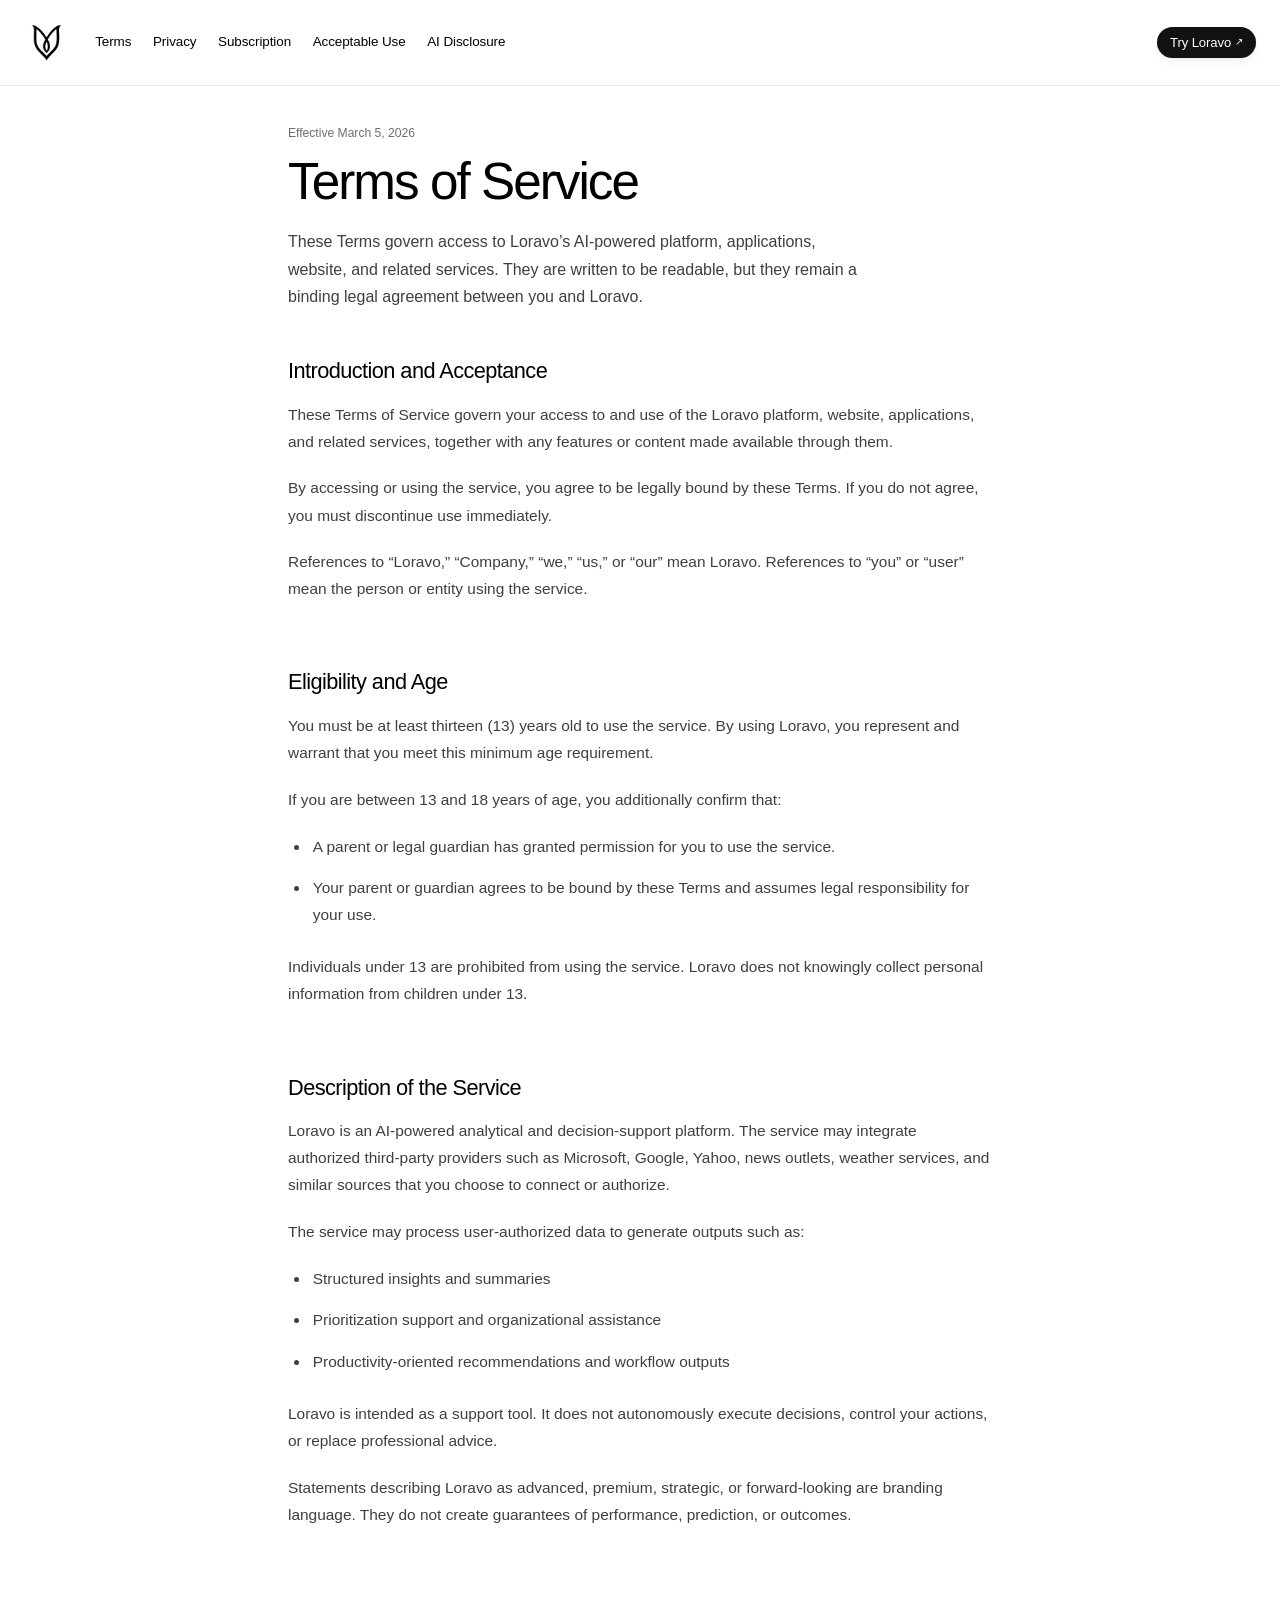
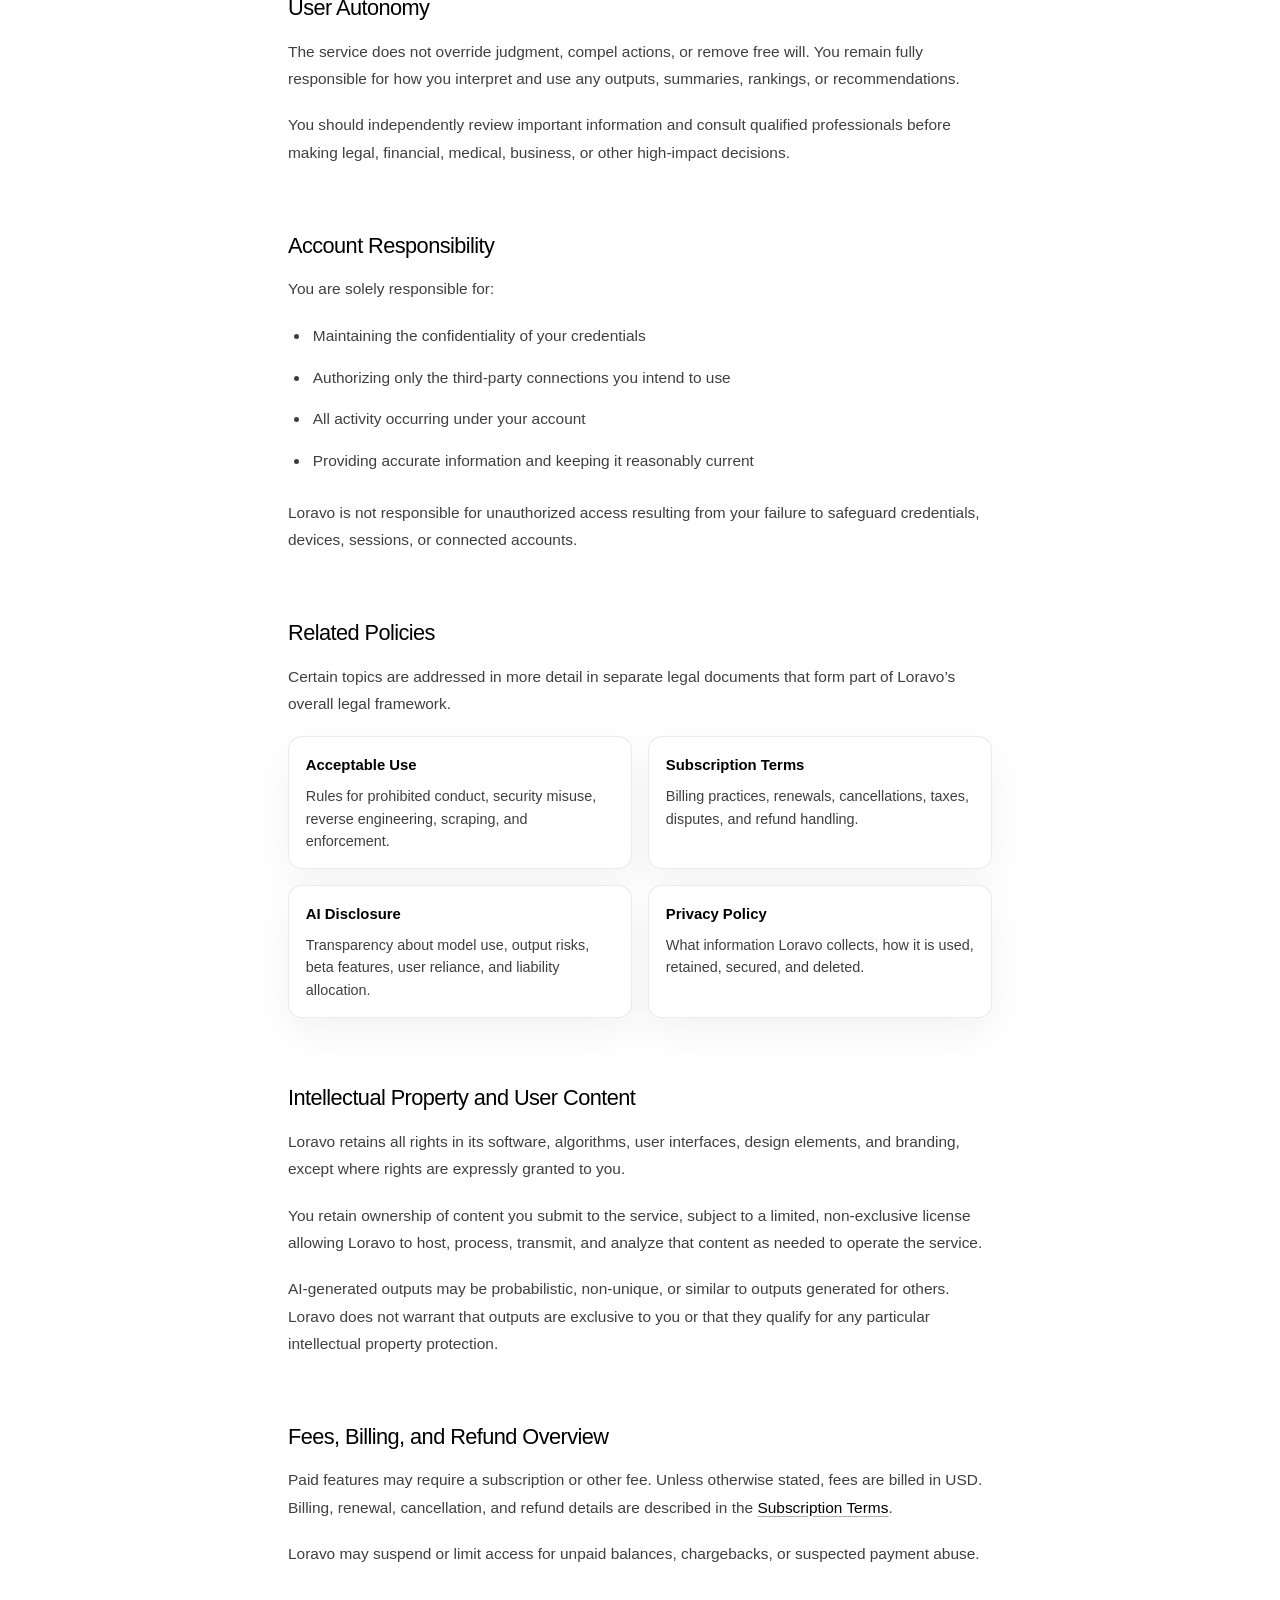
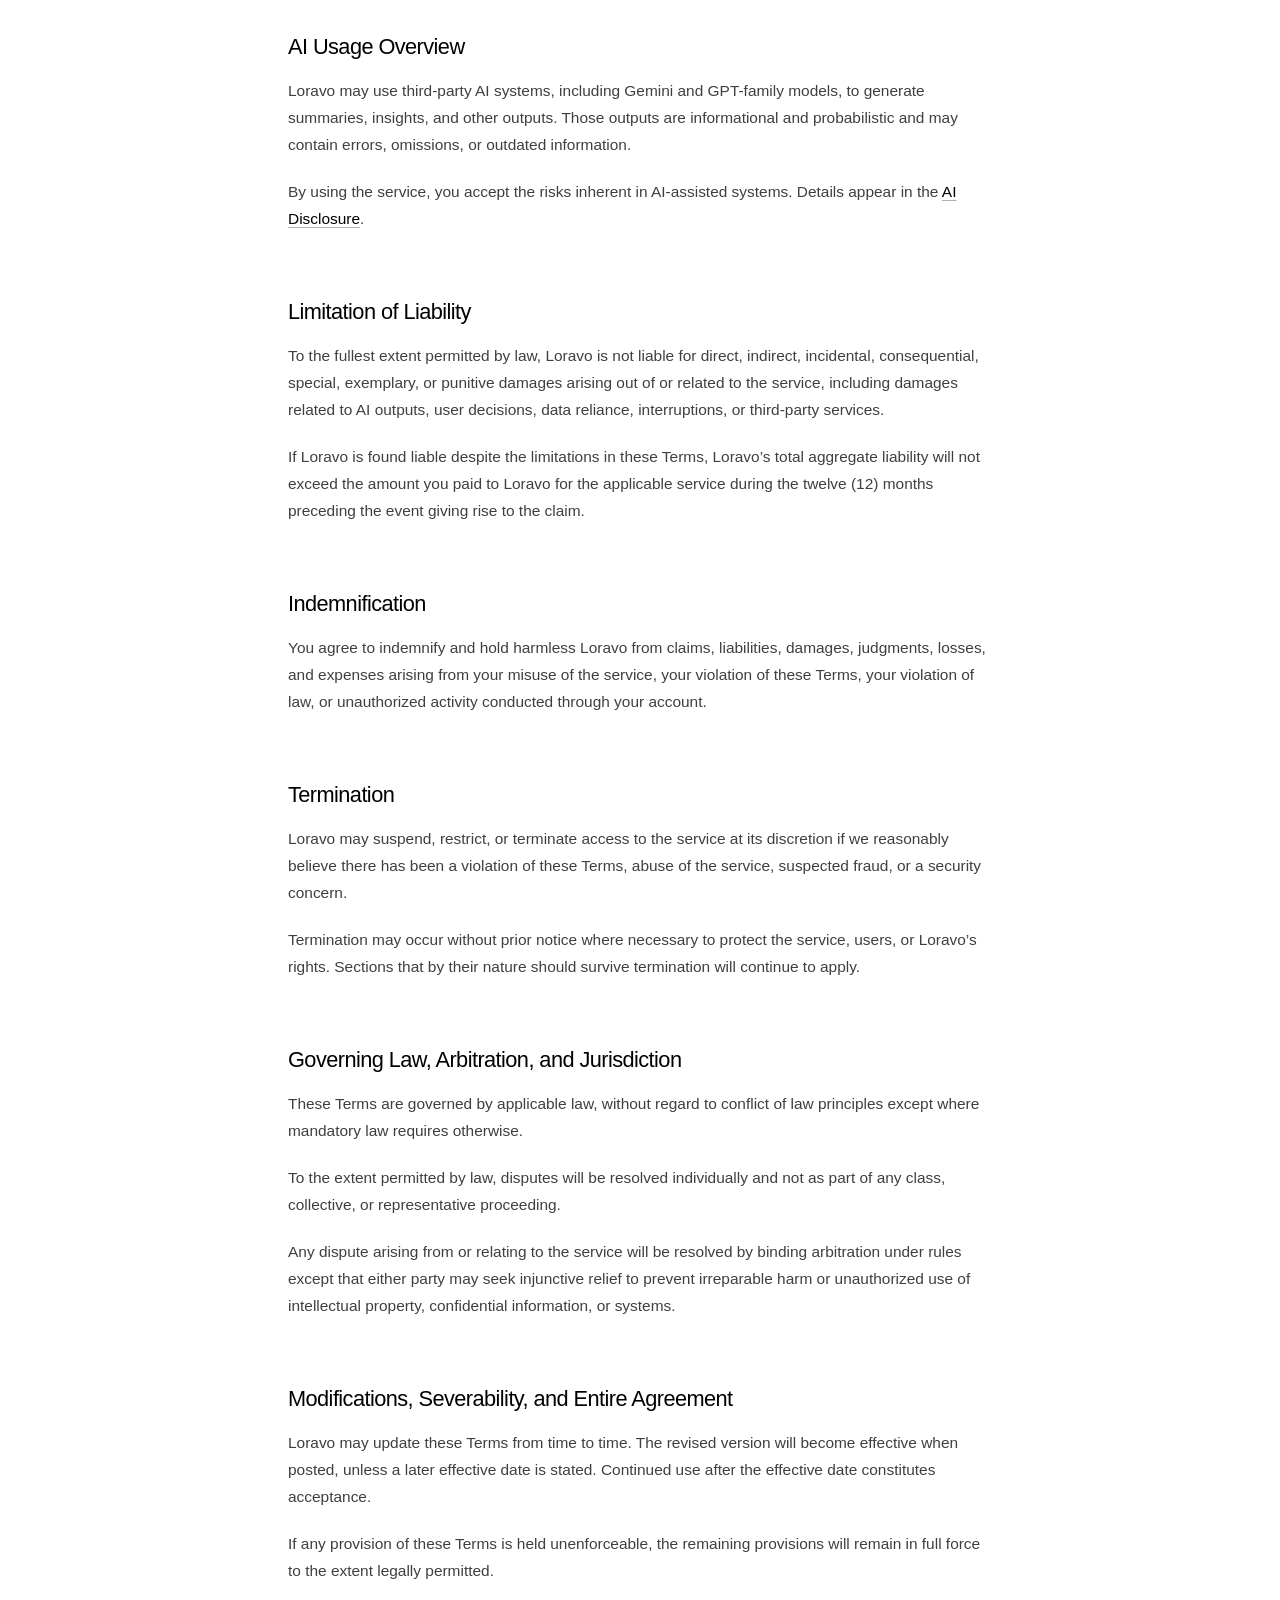
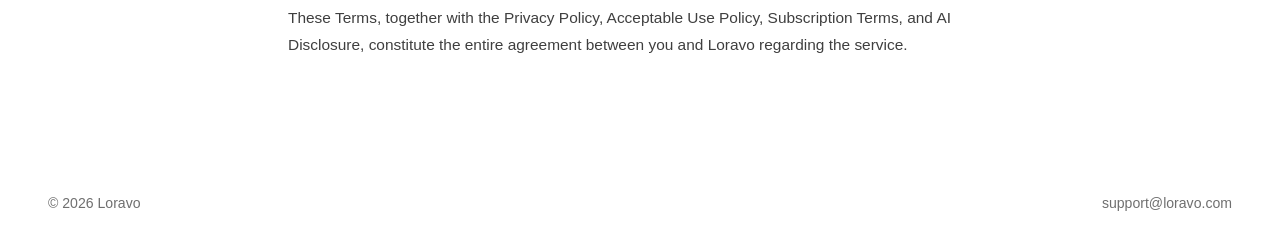
==== commit 1b4eaa08: "Update Gmail OAuth and backend" ====
--- a/index.html
+++ b/index.html
@@ -3,850 +3,286 @@
 <head>
   <meta charset="UTF-8" />
   <meta name="viewport" content="width=device-width, initial-scale=1.0" />
-  <title>Loravo Terms of Service</title>
+  <title>Terms of Service | Loravo Legal</title>
+  <meta
+    name="description"
+    content="Loravo Terms of Service covering use of the platform, account responsibilities, acceptable use, billing, AI disclosures, and dispute terms."
+  />
   <link rel="stylesheet" href="style.css" />
+  <script src="script.js" defer></script>
 </head>
-<body>
+<body data-page="Terms of Service">
   <header class="site-header">
     <div class="nav-container">
-      <a href="index.html" class="logo">Loravo</a>
-
-      <nav>
-        <ul class="nav-links">
-          <li><a href="index.html" class="active">Terms</a></li>
-          <li><a href="subscription.html">Subscription</a></li>
-        </ul>
-      </nav>
+      <div class="header-left">
+        <a href="index.html" class="site-logo" aria-label="Loravo home">
+          <img src="logo.png" alt="Loravo logo" class="site-logo-mark" />
+        </a>
+
+        <nav class="site-nav" id="site-nav" aria-label="Legal">
+          <a href="index.html" class="active" aria-current="page">Terms</a>
+          <a href="privacy.html">Privacy</a>
+          <a href="subscription.html">Subscription</a>
+          <a href="acceptable-use.html">Acceptable Use</a>
+          <a href="ai-disclosure.html">AI Disclosure</a>
+        </nav>
+      </div>
+
+      <div class="header-right">
+        <a href="index.html" class="site-cta">Try Loravo <span aria-hidden="true">↗</span></a>
+      </div>
+
+      <button
+        class="nav-toggle"
+        type="button"
+        aria-expanded="false"
+        aria-controls="site-nav"
+        aria-label="Open navigation"
+      >
+        <span></span>
+        <span></span>
+      </button>
     </div>
   </header>
 
   <main class="page-shell">
-    <section class="hero">
-      <p class="eyebrow">Legal</p>
-      <h1>LORAVO Terms of Service</h1>
-      <p class="meta">Effective Date: March 5, 2026</p>
-      <p class="intro">Operated by: Loravo (Sole Proprietorship, Alberta, Canada)</p>
+    <section class="page-intro">
+      <div class="title-block">
+        <p class="meta">Effective March 5, 2026</p>
+        <h1>Terms of Service</h1>
+        <p class="intro">
+          These Terms govern access to Loravo’s AI-powered platform, applications, website, and related services.
+          They are written to be readable, but they remain a binding legal agreement between you and Loravo.
+        </p>
+      </div>
     </section>
 
-    <section class="legal-text">
-      <h2>1. INTRODUCTION AND ACCEPTANCE</h2>
-      <p>
-        These Terms of Service (“Terms”) govern your access to and use of the LORAVO platform,
-        website, applications, and related services (collectively, the “Service”).
-      </p>
-      <p>
-        By accessing or using the Service, you agree to be legally bound by these Terms. If you do not agree,
-        you must discontinue use immediately.
-      </p>
-      <p>
-        These Terms constitute a binding agreement between you (“User”) and Loravo (“Company,” “we,” “us,” or “our”).
-      </p>
-      <p>
-        You acknowledge that the Service is an AI-powered platform designed to assist, organize, and analyze data.
-        Outputs are intended to support decision-making but do not replace professional advice, and LORAVO does not
-        guarantee accuracy or outcomes.
-      </p>
-
-      <h2>2. ELIGIBILITY AND AGE</h2>
-      <p>
-        You must be at least thirteen (13) years old to use the Service. By agreeing to these Terms,
-        you represent and warrant that you meet the minimum age requirement.
-      </p>
-      <p>If you are between 13 and 18 years of age, you additionally confirm that:</p>
-      <ul>
-        <li>A parent or legal guardian has granted permission for you to use the Service.</li>
-        <li>Your parent or guardian agrees to be bound by these Terms and assumes full legal responsibility for your use of the Service.</li>
-      </ul>
-      <p>
-        Individuals under 13 years of age are strictly prohibited from using the Service. LORAVO does not knowingly
-        collect personal information from children under 13.
-      </p>
-      <p>
-        By using the Service, you acknowledge that LORAVO is not responsible for verifying your age or parental consent
-        and that any misrepresentation may result in account termination.
-      </p>
-
-      <h2>3. DESCRIPTION OF THE SERVICE</h2>
-      <p>LORAVO is an AI-powered analytical and decision-support platform. It integrates authorized third-party providers, including:</p>
-      <ul>
-        <li>Microsoft</li>
-        <li>Google</li>
-        <li>Yahoo</li>
-        <li>News outlets</li>
-        <li>Weather services</li>
-      </ul>
-      <p>
-        The Service processes user-authorized data within granted OAuth permissions to generate:
-      </p>
-      <ul>
-        <li>structured insights</li>
-        <li>summaries</li>
-        <li>prioritization assistance</li>
-        <li>productivity-enhancing outputs</li>
-      </ul>
-      <p>
-        The Service is intended exclusively as a decision-support tool. It does not autonomously execute decisions,
-        control user actions, or operate independently. Users retain full control over decisions.
-      </p>
-
-      <h2>4. MARKETING REPRESENTATIONS AND LIMITATION OF CLAIMS</h2>
-      <p>
-        LORAVO may be described as advanced, premium, strategic, luxurious, or “ahead of its time.”
-      </p>
-      <p>Such descriptions are branding and promotional language. Users acknowledge that:</p>
-      <ul>
-        <li>LORAVO is not prophetic, supernatural, or capable of predicting the future</li>
-        <li>LORAVO does not guarantee outcomes or control external events</li>
-        <li>Any expectations of “guaranteed results” are the responsibility of the user</li>
-      </ul>
-      <p>
-        The Company cannot be held liable if user expectations differ from platform performance.
-      </p>
-
-      <h2>5. USER AUTONOMY</h2>
-      <p>
-        The Service does not control user behavior, override judgment, compel actions, or remove free will.
-        Users remain fully responsible for any decision based on LORAVO outputs.
-      </p>
-
-      <h2>6. ACCOUNT RESPONSIBILITY</h2>
-      <p>You are solely responsible for:</p>
-      <ul>
-        <li>Maintaining the confidentiality of your credentials</li>
-        <li>Ensuring authorized OAuth connections</li>
-        <li>All activity occurring under your account</li>
-      </ul>
-      <p>LORAVO is not responsible for unauthorized access resulting from user negligence.</p>
-
-      <h2>7. ACCEPTABLE USE</h2>
-      <p>Users agree not to:</p>
-      <ul>
-        <li>Engage in illegal activity</li>
-        <li>Attempt unauthorized access to the Service or systems</li>
-        <li>Reverse engineer LORAVO’s software</li>
-        <li>Intercept OAuth tokens, cookies, or session data</li>
-        <li>Conduct automated scraping or exploit platform vulnerabilities</li>
-        <li>Make knowingly false or defamatory statements about LORAVO</li>
-      </ul>
-      <p>Violations may result in suspension, termination, and legal action.</p>
-
-      <h2>8. SECURITY VIOLATIONS AND UNAUTHORIZED ACCESS</h2>
-      <p>Attempting to:</p>
-      <ul>
-        <li>Hack, probe, or test vulnerabilities</li>
-        <li>Bypass authentication</li>
-        <li>Hijack sessions or exfiltrate data</li>
-      </ul>
-      <p>may constitute violations of Canadian and international law.</p>
-      <p>LORAVO reserves the right to:</p>
-      <ul>
-        <li>Terminate access immediately</li>
-        <li>Pursue civil damages</li>
-        <li>Seek injunctive relief</li>
-        <li>Report conduct to law enforcement</li>
-      </ul>
-      <p>Individuals may be held personally liable for damages.</p>
-
-      <h2>9. INTELLECTUAL PROPERTY</h2>
-      <p>
-        All LORAVO software, algorithms, branding, design elements, user interfaces, and proprietary systems remain
-        exclusive property of the Company.
-      </p>
-      <p>
-        Users retain ownership of their personal content, granting LORAVO a limited, non-exclusive license to process
-        data solely to provide the Service.
-      </p>
-
-      <h2>10. AI OUTPUT AND LIABILITY WAIVER</h2>
-      <p>The Service uses Gemini and GPT AI models to generate outputs. Users acknowledge:</p>
-      <ul>
-        <li>AI outputs are informational and probabilistic, may contain errors, and may not be unique</li>
-        <li>LORAVO does not guarantee financial, legal, professional, or personal outcomes</li>
-        <li>Users accept all risks associated with reliance on AI-generated insights</li>
-        <li>The Company is not liable for financial losses, decisions, or actions resulting from AI outputs</li>
-      </ul>
-
-      <h2>11. BETA FEATURES</h2>
-      <p>Some components may be experimental or in beta. Features may:</p>
-      <ul>
-        <li>Be incomplete or temporarily unavailable</li>
-        <li>Produce unexpected behavior</li>
-        <li>Evolve without notice</li>
-      </ul>
-      <p>
-        Users acknowledge the risks of early-stage functionality and accept responsibility for any consequences.
-      </p>
-
-      <h2>12. FEES, BILLING, AND REFUNDS</h2>
-      <ul>
-        <li>All fees are in USD unless otherwise stated</li>
-        <li>All sales are final, except for refund requests submitted to support within 7 days of purchase</li>
-        <li>Refunds are at the sole discretion of LORAVO</li>
-        <li>Fraudulent or abusive refund behavior may result in account termination</li>
-      </ul>
-
-      <h2>13. USER CONTENT AND AI OUTPUT</h2>
-      <ul>
-        <li>Users retain ownership of submitted content</li>
-        <li>Users grant a limited license for processing</li>
-        <li>AI outputs are probabilistic and may not be copyrightable</li>
-        <li>Users agree not to claim ownership of AI-generated outputs or assert that the Company used their ideas without permission</li>
-        <li>LORAVO is not responsible for disputes arising from similarities between AI outputs</li>
-      </ul>
-
-      <h2>14. INTERNATIONAL AI AND SOFTWARE COMPLIANCE</h2>
-      <ul>
-        <li>LORAVO complies with international laws, including GDPR, CCPA/CPRA, PIPEDA, and emerging AI regulations</li>
-        <li>Users must comply with local laws when accessing the Service</li>
-        <li>The Company may restrict access or implement compliance measures to meet legal requirements worldwide</li>
-      </ul>
-
-      <h2>15. LIMITATION OF LIABILITY</h2>
-      <p>To the fullest extent permitted by law:</p>
-      <ul>
-        <li>LORAVO is not liable for direct, indirect, incidental, consequential, or punitive damages</li>
-        <li>Applies to AI outputs, user decisions, or data reliance</li>
-        <li>Total liability does not exceed amount paid by the user in the previous 12 months</li>
-      </ul>
-
-      <h2>16. INDEMNIFICATION</h2>
-      <p>Users agree to indemnify and hold harmless LORAVO from claims arising from:</p>
-      <ul>
-        <li>Misuse of the Service</li>
-        <li>Violation of Terms</li>
-        <li>Violation of applicable laws</li>
-        <li>Unauthorized use of user accounts</li>
-      </ul>
-
-      <h2>17. TERMINATION</h2>
-      <p>LORAVO may suspend or terminate accounts at its discretion for:</p>
-      <ul>
-        <li>Violations of Terms</li>
-        <li>Suspected abuse</li>
-        <li>Security concerns</li>
-      </ul>
-      <p>Termination may occur without notice.</p>
-
-      <h2>18. GOVERNING LAW AND JURISDICTION</h2>
-      <ul>
-        <li>Terms governed by the laws of Alberta, Canada and applicable federal law</li>
-        <li>All disputes resolved exclusively in Alberta unless mandatory international law dictates otherwise</li>
-      </ul>
-
-      <h2>19. CLASS ACTION WAIVER</h2>
-      <ul>
-        <li>Users waive rights to class, collective, or representative actions</li>
-        <li>Disputes must be brought individually</li>
-        <li>Violations are considered a breach of Terms</li>
-      </ul>
-
-      <h2>20. MANDATORY BINDING ARBITRATION</h2>
-      <ul>
-        <li>Disputes are resolved by binding arbitration under Alberta rules</li>
-        <li>Arbitration decisions are final and enforceable</li>
-        <li>Users and Company waive trial by jury and class action rights</li>
-        <li>Exceptions: injunctions to prevent irreparable harm</li>
-      </ul>
-
-      <h2>21. MODIFICATIONS</h2>
-      <p>
-        LORAVO may update these Terms at any time. Continued use constitutes acceptance of revised Terms.
-      </p>
-
-      <h2>22. SEVERABILITY</h2>
-      <p>
-        If any provision is unenforceable, remaining provisions remain in full effect.
-      </p>
-
-      <h2>23. ENTIRE AGREEMENT</h2>
-      <p>These Terms, along with:</p>
-      <ul>
-        <li>Privacy Policy</li>
-        <li>Acceptable Use Policy</li>
-        <li>AI Transparency &amp; Risk Disclosure</li>
-        <li>AI Decision Liability Waiver</li>
-        <li>Beta Services Disclaimer</li>
-        <li>User Content &amp; AI Output Clauses</li>
-      </ul>
-      <p>constitute the entire agreement between the user and LORAVO.</p>
-
-      <h1 class="doc-section-title">LORAVO Privacy Policy</h1>
-      <p class="meta">Effective Date: March 5, 2026</p>
-      <p class="intro">Operated by: Loravo (Sole Proprietorship, Alberta, Canada)</p>
-
-      <p>
-        LORAVO (“Company,” “we,” “us,” or “our”) respects your privacy. This Privacy Policy explains how we collect,
-        use, store, and protect your information when you access or use the LORAVO platform, applications, and related
-        services (collectively, the “Service”).
-      </p>
-      <p>
-        By using the Service, you consent to the practices described herein. If you do not agree, you must discontinue use immediately.
-      </p>
-
-      <h2>1. INFORMATION WE COLLECT</h2>
-      <h3>1.1 Personal Information</h3>
-      <p>We may collect personal information you provide, including:</p>
-      <ul>
-        <li>Name and email address</li>
-        <li>Account credentials</li>
-        <li>Payment information</li>
-        <li>Parental consent for users aged 13–17</li>
-      </ul>
-
-      <h3>1.2 Third-Party Data via OAuth</h3>
-      <p>When you connect accounts through OAuth, we collect data explicitly authorized by you, which may include:</p>
-      <ul>
-        <li>Emails and attachments</li>
-        <li>Calendar events</li>
-        <li>Contact information</li>
-        <li>Notes or connected documents</li>
-        <li>Data from news and weather sources you authorize</li>
-      </ul>
-      <p>We only request the minimum permissions necessary to provide the Service.</p>
-
-      <h3>1.3 AI Interaction Data</h3>
-      <p>We collect prompts, queries, and interactions with AI models (Gemini &amp; GPT) to:</p>
-      <ul>
-        <li>Provide analytical outputs</li>
-        <li>Improve model performance</li>
-        <li>Generate summaries and recommendations</li>
-      </ul>
-
-      <h2>2. HOW WE USE INFORMATION</h2>
-      <p>We use collected information to:</p>
-      <ul>
-        <li>Provide and operate the Service</li>
-        <li>Generate AI-powered insights, summaries, and organizational outputs</li>
-        <li>Authenticate and maintain your account securely</li>
-        <li>Respond to support requests and feedback</li>
-        <li>Comply with legal obligations and enforce our Terms of Service</li>
-      </ul>
-      <p>We do not sell, rent, or trade your personal information.</p>
-
-      <h2>3. DATA STORAGE &amp; SECURITY</h2>
-      <p>
-        All sensitive data, including OAuth tokens, is stored in encrypted PostgreSQL databases hosted on Render.
-      </p>
-      <p>Access is restricted to authorized personnel for operational purposes.</p>
-      <p>Security measures include encryption, authentication controls, monitoring, and regular audits.</p>
-      <p>
-        Note: While we implement industry-standard security practices, no system is completely secure. Users agree that
-        LORAVO cannot be held liable for unauthorized access due to factors beyond our control.
-      </p>
-
-      <h2>4. DATA RETENTION</h2>
-      <p>
-        We retain personal and connected data only as long as necessary to provide the Service, comply with legal obligations,
-        or enforce our Terms.
-      </p>
-      <p>
-        OAuth tokens and connected data are deleted upon account closure or upon user-initiated deletion requests.
-      </p>
-      <p>Backup data is purged according to our data retention and security policies.</p>
-
-      <h2>5. DATA DELETION &amp; USER RIGHTS</h2>
-      <p>Users may request deletion of their data by contacting support@loravo.com.</p>
-      <p>Deletion requests include:</p>
-      <ul>
-        <li>Account information</li>
-        <li>Connected third-party data</li>
-        <li>AI interaction logs</li>
-      </ul>
-      <p>
-        We will confirm completion of deletion within a reasonable timeframe, subject to legal and regulatory obligations.
-      </p>
-
-      <h2>6. PARENTAL CONTROLS AND MINOR USERS</h2>
-      <p>Users aged 13–17 may use LORAVO only with parental consent.</p>
-      <p>Parents or guardians can request account review or deletion for minor users.</p>
-      <p>LORAVO does not knowingly collect personal information from users under 13.</p>
-
-      <h2>7. AI AND THIRD-PARTY MODEL USAGE</h2>
-      <p>LORAVO uses Gemini and GPT models for generating outputs.</p>
-      <p>These models may rely on publicly available data or licensed datasets.</p>
-      <p>AI outputs are probabilistic, informational, and not legally binding advice.</p>
-      <p>Users acknowledge and accept that reliance on AI outputs is at their own risk.</p>
-      <p>
-        We may use anonymized interaction data to improve AI performance, but such data is not linked to identifiable
-        user information unless explicitly authorized.
-      </p>
-
-      <h2>8. COOKIE AND TRACKING TECHNOLOGIES</h2>
-      <p>The Service may use cookies or similar technologies for authentication, session management, and analytics.</p>
-      <p>Users may disable cookies, but some features may not function properly.</p>
-      <p>We do not use tracking for advertising purposes, including retargeting on TikTok, Meta, or YouTube.</p>
-
-      <h2>9. DISCLOSURE TO THIRD PARTIES</h2>
-      <p>We do not sell, trade, or rent personal information. Disclosure may occur only to:</p>
-      <ul>
-        <li>Comply with legal obligations (e.g., court orders, subpoenas)</li>
-        <li>Protect against security breaches or unauthorized use</li>
-        <li>Work with service providers bound by confidentiality agreements</li>
-      </ul>
-
-      <h2>10. INTERNATIONAL DATA TRANSFERS</h2>
-      <p>LORAVO may operate and store data in jurisdictions outside your home country.</p>
-      <p>Transfers are conducted in compliance with applicable laws, including GDPR, CCPA, and PIPEDA.</p>
-      <p>Users agree to such international data processing by using the Service.</p>
-
-      <h2>11. USER OBLIGATIONS</h2>
-      <p>Users must:</p>
-      <ul>
-        <li>Provide accurate information</li>
-        <li>Maintain account security</li>
-        <li>Avoid unauthorized access or misuse of the Service</li>
-        <li>Comply with applicable laws in their jurisdiction</li>
-      </ul>
-      <p>Unauthorized access, hacking, or malicious attempts may result in civil or criminal liability.</p>
-
-      <h2>12. DATA BREACHES</h2>
-      <p>In the event of a data breach, LORAVO will:</p>
-      <ul>
-        <li>Notify affected users promptly as required by law</li>
-        <li>Take immediate measures to mitigate impact</li>
-        <li>Cooperate with regulatory authorities</li>
-      </ul>
-
-      <h2>13. RETENTION OF LOGS FOR SECURITY</h2>
-      <p>
-        Security logs, audit trails, and access records may be retained temporarily to detect abuse,
-        enforce policies, and comply with legal obligations.
-      </p>
-      <p>Retention periods are limited to what is reasonably necessary.</p>
-
-      <h2>14. CHANGES TO THIS PRIVACY POLICY</h2>
-      <p>
-        We may update this Privacy Policy periodically to reflect changes in services or legal obligations.
-        Continued use of the Service constitutes acceptance of updated terms.
-      </p>
-
-      <h2>15. CONTACT INFORMATION</h2>
-      <p>For privacy questions or data deletion requests, contact:</p>
-      <p>Email: support@loravo.com</p>
-      <p>Address: Alberta, Canada</p>
-
-      <h1 class="doc-section-title">LORAVO AI Decision Liability Waiver</h1>
-      <p class="meta">Last Updated: March 5, 2026</p>
-      <p>
-        This AI Decision Liability Waiver (“Waiver”) forms part of the legal framework governing the use of the LORAVO platform,
-        website, applications, and related services (collectively, the “Service”).
-      </p>
-      <p>By accessing or using the Service, you acknowledge and agree to the terms described in this Waiver.</p>
-
-      <h2>1. PURPOSE OF THE PLATFORM</h2>
-      <p>
-        LORAVO is designed to assist users by organizing information, analyzing patterns, and generating insights through
-        artificial intelligence systems.
-      </p>
-      <p>The Service is intended solely as a decision-support and productivity tool.</p>
-      <p>The platform does not make decisions on behalf of users and does not exercise independent authority over user actions.</p>
-      <p>All outputs generated by the Service are informational in nature.</p>
-
-      <h2>2. USER DECISION RESPONSIBILITY</h2>
-      <p>Users remain fully responsible for any actions, decisions, or outcomes that occur as a result of using the Service.</p>
-      <p>The Company does not control:</p>
-      <ul>
-        <li>how users interpret outputs</li>
-        <li>how users apply information</li>
-        <li>how users act upon insights generated by the platform</li>
-      </ul>
-      <p>Users acknowledge that all decisions made based on the Service are made independently by the user.</p>
-
-      <h2>3. FINANCIAL AND BUSINESS DECISIONS</h2>
-      <p>
-        The Service may generate insights related to productivity, organization, or analytical interpretation of data.
-        However, the Service does not provide financial, investment, or business advice.
-      </p>
-      <p>Users agree that:</p>
-      <ul>
-        <li>the platform does not guarantee financial outcomes</li>
-        <li>the platform does not predict market behavior</li>
-        <li>the platform does not provide investment recommendations</li>
-      </ul>
-      <p>
-        Users should consult qualified professionals before making significant financial or business decisions.
-      </p>
-
-      <h2>4. LIMITATION REGARDING MONETARY LOSSES</h2>
-      <p>
-        To the maximum extent permitted by law, LORAVO shall not be liable for any financial losses resulting from decisions
-        made based on platform outputs.
-      </p>
-      <p>This includes but is not limited to:</p>
-      <ul>
-        <li>business losses</li>
-        <li>missed opportunities</li>
-        <li>investment losses</li>
-        <li>contract disputes</li>
-        <li>operational decisions</li>
-        <li>productivity-related decisions</li>
-      </ul>
-      <p>Users acknowledge that reliance on AI-generated insights carries inherent risk.</p>
-
-      <h2>5. NO GUARANTEE OF ACCURACY</h2>
-      <p>Artificial intelligence systems may generate outputs that are:</p>
-      <ul>
-        <li>incomplete</li>
-        <li>outdated</li>
-        <li>inaccurate</li>
-        <li>misinterpreted</li>
-      </ul>
-      <p>The Company does not guarantee the accuracy, completeness, or reliability of AI-generated information.</p>
-      <p>Users agree to verify important information independently before relying on it.</p>
-
-      <h2>6. THIRD-PARTY DATA SOURCES</h2>
-      <p>
-        The Service may incorporate information from third-party sources including email providers, news providers,
-        weather services, or other external data sources.
-      </p>
-      <p>The Company does not guarantee the accuracy, availability, or reliability of third-party data.</p>
-      <p>Users acknowledge that external information sources may contain inaccuracies or delays.</p>
-
-      <h2>7. USER ACCEPTANCE OF AI RISK</h2>
-      <p>By using the Service, users acknowledge and accept the risks associated with artificial intelligence technologies.</p>
-      <p>These risks may include:</p>
-      <ul>
-        <li>incorrect conclusions</li>
-        <li>incomplete analysis</li>
-        <li>unexpected outputs</li>
-        <li>algorithmic limitations</li>
-      </ul>
-      <p>Users accept these risks as a condition of using the platform.</p>
-
-      <h2>8. LIMITATION OF LIABILITY</h2>
-      <p>
-        To the fullest extent permitted by law, LORAVO shall not be liable for any direct or indirect damages resulting
-        from reliance on AI-generated insights or information.
-      </p>
-      <p>This includes damages related to:</p>
-      <ul>
-        <li>financial losses</li>
-        <li>reputational harm</li>
-        <li>business disruptions</li>
-        <li>personal decisions</li>
-      </ul>
-      <p>Users agree that use of the Service is voluntary and at their own risk.</p>
-
-      <h1 class="doc-section-title">LORAVO Beta Services Disclaimer</h1>
-      <p class="meta">Last Updated: March 5, 2026</p>
-      <p>
-        This Beta Services Disclaimer applies to features of the LORAVO platform that may be classified as experimental,
-        developmental, or in early release.
-      </p>
-      <p>By accessing or using the Service, you acknowledge and accept the limitations described in this disclaimer.</p>
-
-      <h2>1. EARLY-STAGE DEVELOPMENT</h2>
-      <p>
-        Certain components of the Service may be considered beta features, experimental tools, or early-stage systems.
-      </p>
-      <p>These features may not yet have undergone complete testing or optimization.</p>
-      <p>As a result, users may experience:</p>
-      <ul>
-        <li>incomplete functionality</li>
-        <li>unexpected behavior</li>
-        <li>system errors</li>
-        <li>temporary outages</li>
-      </ul>
-      <p>These conditions are common during the development of advanced technology platforms.</p>
-
-      <h2>2. NO GUARANTEE OF AVAILABILITY</h2>
-      <p>The Company does not guarantee that beta features will:</p>
-      <ul>
-        <li>remain available</li>
-        <li>operate without interruption</li>
-        <li>maintain consistent performance</li>
-      </ul>
-      <p>Features may be modified, suspended, or removed at any time.</p>
-
-      <h2>3. DATA HANDLING IN BETA FEATURES</h2>
-      <p>
-        While the Company takes reasonable measures to protect user information, beta features may interact with developing systems.
-      </p>
-      <p>Users should exercise caution when submitting sensitive or critical data through experimental features.</p>
-
-      <h2>4. USER FEEDBACK</h2>
-      <p>Users may choose to provide feedback regarding beta features.</p>
-      <p>Any feedback provided to the Company may be used to improve the platform.</p>
-      <p>By submitting feedback, users grant the Company permission to use suggestions without obligation or compensation.</p>
-
-      <h2>5. LIMITATION OF LIABILITY FOR BETA FEATURES</h2>
-      <p>Beta features are provided “AS IS” and “AS AVAILABLE.”</p>
-      <p>The Company makes no guarantees regarding:</p>
-      <ul>
-        <li>stability</li>
-        <li>reliability</li>
-        <li>accuracy</li>
-        <li>long-term availability</li>
-      </ul>
-      <p>Users acknowledge that beta features may involve technical limitations and agree to use them at their own discretion.</p>
-
-      <h2>6. FEATURE MODIFICATIONS</h2>
-      <p>The Company reserves the right to:</p>
-      <ul>
-        <li>update beta systems</li>
-        <li>modify feature behavior</li>
-        <li>discontinue experimental tools</li>
-      </ul>
-      <p>Such changes may occur without notice.</p>
-
-      <h2>7. ACCEPTANCE OF DEVELOPMENT RISK</h2>
-      <p>
-        Users acknowledge that innovative software platforms evolve over time.
-        By using beta features, users accept the risks associated with early-stage technology.
-      </p>
-
-      <h1 class="doc-section-title">LORAVO User Content, AI Output, and Intellectual Property Provisions</h1>
-      <p class="meta">Last Updated: March 5, 2026</p>
-      <p>
-        These provisions govern how information submitted to the LORAVO platform is handled and clarify ownership of
-        both user-provided content and AI-generated outputs.
-      </p>
-
-      <h2>1. USER CONTENT OWNERSHIP</h2>
-      <p>Users retain ownership of the content they submit, upload, connect, or authorize through the Service.</p>
-      <p>User content may include, but is not limited to:</p>
-      <ul>
-        <li>email messages</li>
-        <li>attachments</li>
-        <li>personal notes</li>
-        <li>prompts submitted to the platform</li>
-        <li>connected data from third-party services</li>
-        <li>analytical queries or commands</li>
-      </ul>
-      <p>
-        By using the Service, users represent and warrant that they possess all necessary rights, permissions, and
-        legal authority to submit or connect such content.
-      </p>
-      <p>
-        Users are solely responsible for ensuring that any data they submit does not violate the rights of third parties.
-      </p>
-
-      <h2>2. LIMITED LICENSE TO PROCESS USER CONTENT</h2>
-      <p>To provide the Service, users grant LORAVO a limited, non-exclusive, revocable license to process user-authorized content.</p>
-      <p>This license allows the platform to:</p>
-      <ul>
-        <li>analyze connected data</li>
-        <li>generate insights</li>
-        <li>organize information</li>
-        <li>produce summaries</li>
-        <li>deliver platform functionality</li>
-      </ul>
-      <p>This license exists solely for the purpose of operating and improving the Service.</p>
-      <p>The Company does not claim ownership of user content.</p>
-
-      <h2>3. AI-GENERATED OUTPUTS</h2>
-      <p>The Service may generate outputs derived from artificial intelligence models.</p>
-      <p>These outputs may include:</p>
-      <ul>
-        <li>summaries</li>
-        <li>structured insights</li>
-        <li>analytical interpretations</li>
-        <li>productivity suggestions</li>
-        <li>data prioritization</li>
-      </ul>
-      <p>
-        AI outputs are generated algorithmically based on patterns in data and model behavior.
-        Such outputs may be influenced by user inputs and system training data.
-      </p>
-      <p>The Company does not guarantee that AI outputs are unique.</p>
-      <p>Other users may receive similar or identical outputs.</p>
-
-      <h2>4. NO OWNERSHIP CLAIM OVER AI OUTPUTS</h2>
-      <p>To the extent permitted by applicable law, LORAVO does not assert ownership over AI-generated outputs delivered to users.</p>
-      <p>However, the Company does not guarantee that outputs:</p>
-      <ul>
-        <li>are original works</li>
-        <li>are eligible for copyright protection</li>
-        <li>do not resemble outputs generated for other users</li>
-      </ul>
-      <p>
-        Users acknowledge that AI systems generate information probabilistically and may produce similar results for multiple users.
-      </p>
-
-      <h2>5. NO IDEA SUBMISSION OBLIGATION</h2>
-      <p>
-        Users acknowledge that the Company may independently develop ideas, technologies, features, or concepts similar to those
-        submitted through the platform.
-      </p>
-      <p>Submission of prompts, suggestions, or ideas through the Service does not create any obligation for the Company to:</p>
-      <ul>
-        <li>compensate users</li>
-        <li>provide credit</li>
-        <li>license intellectual property</li>
-        <li>enter into partnerships</li>
-      </ul>
-      <p>Users agree that submitting ideas to the platform does not establish a confidential or fiduciary relationship.</p>
-
-      <h2>6. USER REPRESENTATIONS AND WARRANTIES</h2>
-      <p>By using the Service, users represent and warrant that:</p>
-      <ul>
-        <li>they own or control the rights to the content submitted</li>
-        <li>their content does not violate intellectual property laws</li>
-        <li>their content does not infringe third-party rights</li>
-        <li>their use of the platform complies with applicable law</li>
-      </ul>
-      <p>Users agree not to submit content that violates copyright, trademark, trade secret, or other proprietary rights.</p>
-
-      <h2>7. INDEMNIFICATION FOR USER CONTENT</h2>
-      <p>Users agree to indemnify and hold harmless LORAVO from any claims arising from content submitted through the Service.</p>
-      <p>This includes claims related to:</p>
-      <ul>
-        <li>copyright infringement</li>
-        <li>trademark infringement</li>
-        <li>misappropriation of trade secrets</li>
-        <li>unauthorized use of personal data</li>
-        <li>violation of intellectual property rights</li>
-      </ul>
-      <p>Users accept full responsibility for the content they submit.</p>
-
-      <h2>8. AI TRAINING AND MODEL DEVELOPMENT DISCLAIMER</h2>
-      <p>The Company may utilize third-party artificial intelligence models to generate outputs.</p>
-      <p>These models may be developed and maintained by external providers.</p>
-      <p>LORAVO does not control how such third-party models are trained.</p>
-      <p>The Company makes no representations regarding the training data used by third-party AI model providers.</p>
-      <p>Users acknowledge that AI models may rely on publicly available data or licensed datasets.</p>
-
-      <h2>9. NO GUARANTEE OF COPYRIGHT ELIGIBILITY</h2>
-      <p>AI-generated outputs may not qualify for copyright protection under certain jurisdictions.</p>
-      <p>Users acknowledge that the legal status of AI-generated works may vary by country.</p>
-      <p>The Company makes no guarantee regarding:</p>
-      <ul>
-        <li>copyright eligibility</li>
-        <li>ownership rights</li>
-        <li>intellectual property protections</li>
-      </ul>
-      <p>Users assume responsibility for determining how AI-generated outputs may be used in their jurisdiction.</p>
-
-      <h2>10. LIMITATION REGARDING CONTENT LIABILITY</h2>
-      <p>To the maximum extent permitted by law, the Company shall not be liable for any disputes arising from:</p>
-      <ul>
-        <li>user-submitted content</li>
-        <li>AI-generated outputs</li>
-        <li>similarities between outputs generated for different users</li>
-        <li>claims that AI outputs resemble existing works</li>
-      </ul>
-      <p>Users agree that the Company is not responsible for monitoring or verifying the originality of user submissions.</p>
-
-      <h2>11. CONTENT REMOVAL RIGHTS</h2>
-      <p>The Company reserves the right to remove or restrict content that:</p>
-      <ul>
-        <li>violates these Terms</li>
-        <li>infringes intellectual property rights</li>
-        <li>threatens platform security</li>
-        <li>violates applicable laws</li>
-      </ul>
-      <p>Such actions may occur without prior notice.</p>
-
-      <h2>12. COPYRIGHT COMPLAINTS</h2>
-      <p>
-        If a copyright holder believes their intellectual property rights have been infringed through the Service,
-        they may submit a complaint to the Company.
-      </p>
-      <p>The complaint should include sufficient information to allow investigation of the claim.</p>
-      <p>The Company may remove or restrict access to disputed content while reviewing the claim.</p>
-
-      <h1 class="doc-section-title">LORAVO Legal Protection and Dispute Resolution Clauses</h1>
-      <p class="meta">Last Updated: March 5, 2026</p>
-      <p>
-        These provisions are incorporated into the LORAVO Terms of Service and govern dispute resolution,
-        liability, and legal compliance internationally.
-      </p>
-
-      <h2>1. CLASS ACTION WAIVER</h2>
-      <p>
-        By using the LORAVO platform, you agree that any disputes, claims, or controversies arising out of or relating
-        to the Service must be resolved on an individual basis.
-      </p>
-      <p>
-        You waive any right to participate in class actions, private attorney general actions, or representative proceedings against LORAVO.
-      </p>
-      <p>This waiver includes, without limitation:</p>
-      <ul>
-        <li>claims related to AI-generated outputs</li>
-        <li>claims related to user-submitted content</li>
-        <li>claims related to software errors, outages, or lost data</li>
-      </ul>
-      <p>Users agree that all claims must be brought solely in the name of the individual user.</p>
-      <p>
-        Violation of this clause by attempting to initiate or join a class or collective action will be considered a breach of these Terms.
-      </p>
-
-      <h2>2. MANDATORY BINDING ARBITRATION</h2>
-      <p>
-        All disputes, claims, or controversies arising from or related to the Service shall be resolved through binding arbitration,
-        rather than court litigation, except as provided below.
-      </p>
-      <ul>
-        <li>Arbitration will be conducted under the rules of a recognized arbitration body in Alberta, Canada.</li>
-        <li>The arbitrator’s decision is final, binding, and enforceable in any court of competent jurisdiction.</li>
-        <li>You and the Company waive any right to trial by jury or to participate in class actions in any court.</li>
-        <li>Arbitration proceedings will be confidential, protecting both the user and the Company.</li>
-      </ul>
-      <p>
-        Exceptions: Users may seek injunctive or equitable relief in a court of competent jurisdiction to prevent irreparable harm,
-        such as breaches of security or intellectual property.
-      </p>
-
-      <h2>3. JURISDICTION AND GOVERNING LAW</h2>
-      <p>These Terms, including dispute resolution provisions, are governed by:</p>
-      <ul>
-        <li>The laws of the Province of Alberta, Canada</li>
-        <li>Applicable federal laws of Canada</li>
-      </ul>
-      <p>
-        You agree that all claims or disputes shall be resolved exclusively in Alberta, unless otherwise required by law.
-      </p>
-      <p>
-        This clause applies regardless of your country of residence, unless international treaties or mandatory laws supersede local agreements.
-      </p>
-
-      <h2>4. INTERNATIONAL AI AND SOFTWARE COMPLIANCE</h2>
-      <p>
-        LORAVO is committed to compliance with applicable international AI, data protection, and software laws, including but not limited to:
-      </p>
-      <ul>
-        <li>GDPR (European Union)</li>
-        <li>CCPA / CPRA (California, USA)</li>
-        <li>PIPEDA (Canada)</li>
-        <li>AI regulatory frameworks as enacted globally</li>
-      </ul>
-      <p>Users agree that:</p>
-      <ul>
-        <li>they will comply with local laws governing their use of the Service</li>
-        <li>they will not attempt to circumvent platform restrictions or international legal requirements</li>
-        <li>any unauthorized activity may result in suspension, termination, and legal liability</li>
-      </ul>
-      <p>
-        The Company reserves the right to restrict access, modify features, or implement compliance measures to adhere to international law.
-      </p>
-
-      <h2>5. LIMITATION OF LEGAL LIABILITY</h2>
-      <p>To the maximum extent permitted by law:</p>
-      <ul>
-        <li>LORAVO is not liable for any direct, indirect, incidental, consequential, or punitive damages, including but not limited to:</li>
-        <li>financial losses from AI-generated outputs</li>
-        <li>decisions made based on Service insights</li>
-        <li>misinterpretation of data or external sources</li>
-        <li>misuse of the Service</li>
-      </ul>
-      <p>
-        This limitation applies worldwide, in all jurisdictions where the Service is accessible, except where local law prohibits enforcement.
-      </p>
-
-      <h2>6. USER ACKNOWLEDGEMENT</h2>
-      <p>By accessing or using the LORAVO Service, you expressly acknowledge and agree that:</p>
-      <ul>
-        <li>You have read, understood, and agreed to these clauses.</li>
-        <li>You accept arbitration as the exclusive method of dispute resolution, and waive class action rights.</li>
-        <li>You accept the Company’s legal framework designed to comply with international AI, software, and privacy regulations.</li>
-        <li>You agree that reliance on AI-generated outputs is at your own risk.</li>
-        <li>These provisions form an integral part of the Terms of Service, AI liability waivers, and user content protections.</li>
-      </ul>
-    </section>
+    <article class="legal-document">
+        <section id="acceptance">
+          <h2>Introduction and Acceptance</h2>
+          <p>
+            These Terms of Service govern your access to and use of the Loravo platform, website, applications,
+            and related services, together with any features or content made available through them.
+          </p>
+          <p>
+            By accessing or using the service, you agree to be legally bound by these Terms. If you do not agree,
+            you must discontinue use immediately.
+          </p>
+          <p>
+            References to “Loravo,” “Company,” “we,” “us,” or “our” mean Loravo. References to “you” or “user”
+            mean the person or entity using the service.
+          </p>
+        </section>
+
+        <section id="eligibility">
+          <h2>Eligibility and Age</h2>
+          <p>
+            You must be at least thirteen (13) years old to use the service. By using Loravo, you represent and
+            warrant that you meet this minimum age requirement.
+          </p>
+          <p>If you are between 13 and 18 years of age, you additionally confirm that:</p>
+          <ul>
+            <li>A parent or legal guardian has granted permission for you to use the service.</li>
+            <li>Your parent or guardian agrees to be bound by these Terms and assumes legal responsibility for your use.</li>
+          </ul>
+          <p>
+            Individuals under 13 are prohibited from using the service. Loravo does not knowingly collect personal
+            information from children under 13.
+          </p>
+        </section>
+
+        <section id="service">
+          <h2>Description of the Service</h2>
+          <p>
+            Loravo is an AI-powered analytical and decision-support platform. The service may integrate authorized
+            third-party providers such as Microsoft, Google, Yahoo, news outlets, weather services, and similar sources
+            that you choose to connect or authorize.
+          </p>
+          <p>The service may process user-authorized data to generate outputs such as:</p>
+          <ul>
+            <li>Structured insights and summaries</li>
+            <li>Prioritization support and organizational assistance</li>
+            <li>Productivity-oriented recommendations and workflow outputs</li>
+          </ul>
+          <p>
+            Loravo is intended as a support tool. It does not autonomously execute decisions, control your actions,
+            or replace professional advice.
+          </p>
+          <p>
+            Statements describing Loravo as advanced, premium, strategic, or forward-looking are branding language.
+            They do not create guarantees of performance, prediction, or outcomes.
+          </p>
+        </section>
+
+        <section id="autonomy">
+          <h2>User Autonomy</h2>
+          <p>
+            The service does not override judgment, compel actions, or remove free will. You remain fully responsible
+            for how you interpret and use any outputs, summaries, rankings, or recommendations.
+          </p>
+          <p>
+            You should independently review important information and consult qualified professionals before making legal,
+            financial, medical, business, or other high-impact decisions.
+          </p>
+        </section>
+
+        <section id="account">
+          <h2>Account Responsibility</h2>
+          <p>You are solely responsible for:</p>
+          <ul>
+            <li>Maintaining the confidentiality of your credentials</li>
+            <li>Authorizing only the third-party connections you intend to use</li>
+            <li>All activity occurring under your account</li>
+            <li>Providing accurate information and keeping it reasonably current</li>
+          </ul>
+          <p>
+            Loravo is not responsible for unauthorized access resulting from your failure to safeguard credentials,
+            devices, sessions, or connected accounts.
+          </p>
+        </section>
+
+        <section id="linked-policies">
+          <h2>Related Policies</h2>
+          <p>
+            Certain topics are addressed in more detail in separate legal documents that form part of Loravo’s overall
+            legal framework.
+          </p>
+          <div class="policy-grid">
+            <a class="policy-card" href="acceptable-use.html">
+              <strong>Acceptable Use</strong>
+              <span>Rules for prohibited conduct, security misuse, reverse engineering, scraping, and enforcement.</span>
+            </a>
+            <a class="policy-card" href="subscription.html">
+              <strong>Subscription Terms</strong>
+              <span>Billing practices, renewals, cancellations, taxes, disputes, and refund handling.</span>
+            </a>
+            <a class="policy-card" href="ai-disclosure.html">
+              <strong>AI Disclosure</strong>
+              <span>Transparency about model use, output risks, beta features, user reliance, and liability allocation.</span>
+            </a>
+            <a class="policy-card" href="privacy.html">
+              <strong>Privacy Policy</strong>
+              <span>What information Loravo collects, how it is used, retained, secured, and deleted.</span>
+            </a>
+          </div>
+        </section>
+
+        <section>
+          <h2>Intellectual Property and User Content</h2>
+          <p>
+            Loravo retains all rights in its software, algorithms, user interfaces, design elements, and branding,
+            except where rights are expressly granted to you.
+          </p>
+          <p>
+            You retain ownership of content you submit to the service, subject to a limited, non-exclusive license
+            allowing Loravo to host, process, transmit, and analyze that content as needed to operate the service.
+          </p>
+          <p>
+            AI-generated outputs may be probabilistic, non-unique, or similar to outputs generated for others. Loravo
+            does not warrant that outputs are exclusive to you or that they qualify for any particular intellectual property protection.
+          </p>
+        </section>
+
+        <section>
+          <h2>Fees, Billing, and Refund Overview</h2>
+          <p>
+            Paid features may require a subscription or other fee. Unless otherwise stated, fees are billed in USD.
+            Billing, renewal, cancellation, and refund details are described in the
+            <a href="subscription.html">Subscription Terms</a>.
+          </p>
+          <p>
+            Loravo may suspend or limit access for unpaid balances, chargebacks, or suspected payment abuse.
+          </p>
+        </section>
+
+        <section>
+          <h2>AI Usage Overview</h2>
+          <p>
+            Loravo may use third-party AI systems, including Gemini and GPT-family models, to generate summaries,
+            insights, and other outputs. Those outputs are informational and probabilistic and may contain errors,
+            omissions, or outdated information.
+          </p>
+          <p>
+            By using the service, you accept the risks inherent in AI-assisted systems. Details appear in the
+            <a href="ai-disclosure.html">AI Disclosure</a>.
+          </p>
+        </section>
+
+        <section id="liability">
+          <h2>Limitation of Liability</h2>
+          <p>
+            To the fullest extent permitted by law, Loravo is not liable for direct, indirect, incidental,
+            consequential, special, exemplary, or punitive damages arising out of or related to the service,
+            including damages related to AI outputs, user decisions, data reliance, interruptions, or third-party services.
+          </p>
+          <p>
+            If Loravo is found liable despite the limitations in these Terms, Loravo’s total aggregate liability
+            will not exceed the amount you paid to Loravo for the applicable service during the twelve (12) months
+            preceding the event giving rise to the claim.
+          </p>
+        </section>
+
+        <section id="indemnification">
+          <h2>Indemnification</h2>
+          <p>
+            You agree to indemnify and hold harmless Loravo from claims, liabilities, damages, judgments, losses,
+            and expenses arising from your misuse of the service, your violation of these Terms, your violation of law,
+            or unauthorized activity conducted through your account.
+          </p>
+        </section>
+
+        <section id="termination">
+          <h2>Termination</h2>
+          <p>
+            Loravo may suspend, restrict, or terminate access to the service at its discretion if we reasonably believe
+            there has been a violation of these Terms, abuse of the service, suspected fraud, or a security concern.
+          </p>
+          <p>
+            Termination may occur without prior notice where necessary to protect the service, users, or Loravo’s rights.
+            Sections that by their nature should survive termination will continue to apply.
+          </p>
+        </section>
+
+        <section id="disputes">
+          <h2>Governing Law, Arbitration, and Jurisdiction</h2>
+          <p>
+            These Terms are governed by applicable law,
+            without regard to conflict of law principles except where mandatory law requires otherwise.
+          </p>
+          <p>
+            To the extent permitted by law, disputes will be resolved individually and not as part of any class,
+            collective, or representative proceeding.
+          </p>
+          <p>
+            Any dispute arising from or relating to the service will be resolved by binding arbitration under rules
+            except that either party may seek injunctive relief to prevent irreparable harm
+            or unauthorized use of intellectual property, confidential information, or systems.
+          </p>
+        </section>
+
+        <section id="miscellaneous">
+          <h2>Modifications, Severability, and Entire Agreement</h2>
+          <p>
+            Loravo may update these Terms from time to time. The revised version will become effective when posted,
+            unless a later effective date is stated. Continued use after the effective date constitutes acceptance.
+          </p>
+          <p>
+            If any provision of these Terms is held unenforceable, the remaining provisions will remain in full force
+            to the extent legally permitted.
+          </p>
+          <p>
+            These Terms, together with the Privacy Policy, Acceptable Use Policy, Subscription Terms, and AI Disclosure,
+            constitute the entire agreement between you and Loravo regarding the service.
+          </p>
+        </section>
+    </article>
   </main>
 
-  <footer class="footer">
-    <p>© 2026 Loravo. All rights reserved.</p>
+  <footer class="site-footer">
+    <div class="footer-inner">
+      <p>&copy; 2026 Loravo</p>
+      <a href="mailto:support@loravo.com">support@loravo.com</a>
+    </div>
   </footer>
 </body>
-</html>+</html>
--- a/style.css
+++ b/style.css
@@ -1,222 +1,655 @@
 :root {
-  --bg: #0b0b0b;
-  --panel: #141414;
-  --panel-2: #171717;
-  --border: #252525;
-  --text: #f3eee5;
-  --muted: #b8ae9f;
-  --muted-2: #8f877a;
-  --accent: #d2b074;
-  --silver: #c7cbd1;
-  --silver-hover: #d9dde2;
-  --silver-text: #111111;
-  --page-width: 900px;
-  --nav-width: 1100px;
-  --radius-lg: 20px;
-}
-
-* {
+  color-scheme: light dark;
+  --bg: #ffffff;
+  --surface: #ffffff;
+  --surface-strong: #ffffff;
+  --text: #000000;
+  --muted: #3f3f3f;
+  --muted-soft: #6f6f6f;
+  --border: rgba(0, 0, 0, 0.08);
+  --border-strong: rgba(0, 0, 0, 0.14);
+  --accent: #000000;
+  --link: #000000;
+  --link-hover: #111111;
+  --shadow: 0 16px 40px rgba(0, 0, 0, 0.05);
+  --focus: #2563eb;
+  --header-height: 4.6rem;
+  --page-width: 74rem;
+  --content-width: 44rem;
+  --radius: 1.1rem;
+  --radius-sm: 0.875rem;
+  --sans: -apple-system, BlinkMacSystemFont, "SF Pro Display", "SF Pro Text", "Helvetica Neue", Helvetica, Arial, sans-serif;
+  --header-gutter: clamp(0.6rem, 1.35vw, 1.1rem);
+  --header-logo-height: 44px;
+  --header-logo-height-mobile: 40px;
+}
+
+@media (prefers-color-scheme: dark) {
+  :root {
+    --bg: #000000;
+    --surface: #000000;
+    --surface-strong: #000000;
+    --text: #ffffff;
+    --muted: #e0e0e0;
+    --muted-soft: #d9d9d9;
+    --border: rgba(255, 255, 255, 0.1);
+    --border-strong: rgba(255, 255, 255, 0.14);
+    --accent: #ffffff;
+    --link: #ffffff;
+    --link-hover: #ffffff;
+    --shadow: 0 22px 54px rgba(0, 0, 0, 0.24);
+    --focus: #93c5fd;
+  }
+}
+
+*,
+*::before,
+*::after {
   box-sizing: border-box;
 }
 
 html {
-  scroll-behavior: auto;
+  scroll-behavior: smooth;
+  background: #ffffff !important;
+  font-family: var(--sans);
 }
 
 body {
   margin: 0;
-  background: var(--bg);
+  min-width: 20rem;
+  background: #ffffff !important;
   color: var(--text);
-  font-family: Georgia, "Times New Roman", serif;
-  line-height: 1.65;
+  font-family: var(--sans);
+  font-weight: 400;
+  line-height: 1.66;
+  text-rendering: optimizeLegibility;
+  -webkit-font-smoothing: antialiased;
+  -moz-osx-font-smoothing: grayscale;
+}
+
+@media (prefers-color-scheme: dark) {
+  html,
+  body {
+    background: #000000 !important;
+    color: #ffffff;
+  }
+}
+
+img {
+  max-width: 100%;
 }
 
 a {
-  color: inherit;
+  color: var(--link);
+  text-decoration-color: rgba(0, 0, 0, 0.3);
+  text-underline-offset: 0.18em;
+}
+
+@media (prefers-color-scheme: dark) {
+  a {
+    text-decoration-color: rgba(250, 245, 234, 0.3);
+  }
+}
+
+a:hover {
+  color: var(--link-hover);
+}
+
+button,
+select,
+input,
+textarea {
+  font: inherit;
+  font-family: var(--sans);
+}
+
+:focus-visible {
+  outline: 0.16rem solid var(--focus);
+  outline-offset: 0.18rem;
 }
 
 .site-header {
+  position: sticky;
+  top: 0;
+  z-index: 20;
+  width: 100%;
+  padding: 14px 24px;
+  background: #ffffff !important;
   border-bottom: 1px solid var(--border);
-  background: var(--bg);
+  box-shadow: none;
+}
+
+@media (prefers-color-scheme: dark) {
+  .site-header {
+    background: #000000 !important;
+    border-bottom: 1px solid rgba(255, 255, 255, 0.08);
+  }
+}
+
+.page-shell,
+.footer-inner {
+  width: min(calc(100% - 2rem), var(--page-width));
+  margin: 0 auto;
+}
+
+.page-shell,
+.page-container,
+main,
+section {
+  background: transparent !important;
 }
 
 .nav-container {
-  width: min(var(--nav-width), calc(100% - 32px));
+  width: 100%;
+  display: flex;
+  align-items: center;
+  justify-content: space-between;
+  gap: 2rem;
+  min-height: 3.55rem;
+}
+
+.header-left {
+  display: flex;
+  align-items: center;
+  justify-content: flex-start;
+  gap: 1.7rem;
+  min-width: 0;
+  flex: 1 1 auto;
+}
+
+.header-right {
+  display: flex;
+  align-items: center;
+  justify-content: flex-end;
+  flex-shrink: 0;
+}
+
+.site-logo {
+  display: flex;
+  align-items: center;
+  justify-content: flex-start;
+  flex-shrink: 0;
+  text-decoration: none;
+  min-height: 2.75rem;
+}
+
+.site-logo-mark {
+  display: block;
+  width: var(--header-logo-height);
+  height: var(--header-logo-height);
+  object-fit: contain;
+  opacity: 1;
+  filter: brightness(0) saturate(100%);
+  transition: transform 0.2s ease, filter 0.2s ease;
+}
+
+.site-logo:hover .site-logo-mark {
+  transform: translateY(-1px);
+  filter: brightness(0) saturate(100%);
+}
+
+@media (prefers-color-scheme: dark) {
+  .site-logo-mark {
+    filter: brightness(0) invert(1);
+  }
+
+  .site-logo:hover .site-logo-mark {
+    filter: brightness(0) invert(1);
+  }
+}
+
+.site-nav {
+  display: flex;
+  align-items: center;
+  gap: 1.35rem;
+  justify-content: flex-start;
+  flex-wrap: wrap;
+}
+
+.site-nav a {
+  display: inline-flex;
+  align-items: center;
+  min-height: 1.6rem;
+  padding: 0;
+  border-radius: 0;
+  border: 0;
+  color: var(--link);
+  font-size: 0.84rem;
+  font-weight: 450;
+  letter-spacing: -0.006em;
+  text-decoration: none;
+  transition:
+    color 140ms ease,
+    opacity 140ms ease;
+}
+
+.site-nav a:hover {
+  color: var(--text);
+  opacity: 0.82;
+}
+
+.site-nav a.active {
+  color: var(--text);
+  font-weight: 500;
+  opacity: 1;
+}
+
+.site-cta {
+  position: relative;
+  display: inline-flex;
+  align-items: center;
+  justify-content: center;
+  gap: 0.24rem;
+  min-height: 1.98rem;
+  padding: 0 0.76rem;
+  border-radius: 999px;
+  border: 1px solid rgba(24, 22, 19, 0.1);
+  background: #131211;
+  color: #ffffff;
+  font-size: 0.82rem;
+  font-weight: 530;
+  letter-spacing: -0.008em;
+  text-decoration: none;
+  overflow: hidden;
+  box-shadow: 0 1px 2px rgba(24, 22, 19, 0.05), 0 4px 10px rgba(24, 22, 19, 0.05);
+  transition:
+    transform 180ms ease,
+    box-shadow 180ms ease,
+    background-color 180ms ease,
+    border-color 180ms ease,
+    color 180ms ease;
+}
+
+.site-cta::after {
+  content: "";
+  position: absolute;
+  top: 0;
+  left: -120%;
+  width: 60%;
+  height: 100%;
+  background: linear-gradient(
+    120deg,
+    transparent 0%,
+    rgba(255, 255, 255, 0.22) 50%,
+    transparent 100%
+  );
+  transform: skewX(-20deg);
+  pointer-events: none;
+}
+
+.site-cta:hover {
+  color: #ffffff;
+  transform: translateY(-1px);
+  background: #0f0f0e;
+  border-color: rgba(24, 22, 19, 0.12);
+  box-shadow: 0 1px 3px rgba(24, 22, 19, 0.07), 0 7px 16px rgba(24, 22, 19, 0.07);
+}
+
+.site-cta:active {
+  transform: scale(0.97);
+}
+
+.site-cta:active::after {
+  animation: loravo-shine 0.45s ease;
+}
+
+.site-cta span {
+  font-size: 0.74em;
+  transform: translateY(-0.01em);
+}
+
+@media (prefers-color-scheme: dark) {
+  .site-cta::after {
+    background: linear-gradient(
+      120deg,
+      transparent 0%,
+      rgba(0, 0, 0, 0.12) 50%,
+      transparent 100%
+    );
+  }
+
+  .site-cta {
+    background: #ffffff;
+    color: #000000;
+    border-color: #ffffff;
+    box-shadow: 0 1px 2px rgba(0, 0, 0, 0.1), 0 5px 12px rgba(0, 0, 0, 0.09);
+  }
+
+  .site-cta:hover {
+    background: #ffffff;
+    color: #000000;
+    border-color: #ffffff;
+    box-shadow: 0 1px 3px rgba(0, 0, 0, 0.12), 0 7px 16px rgba(0, 0, 0, 0.1);
+  }
+
+  .site-nav a {
+    color: #ffffff;
+    opacity: 1;
+  }
+
+  .site-nav a:hover,
+  .site-nav a.active {
+    color: #ffffff;
+    opacity: 1;
+  }
+
+  h1,
+  h2,
+  h3,
+  .meta {
+    color: #ffffff;
+  }
+
+  .legal-document p,
+  .legal-document li,
+  .intro,
+  .footer-inner p,
+  .footer-inner a {
+    color: #e0e0e0;
+  }
+}
+
+@keyframes loravo-shine {
+  0% {
+    left: -120%;
+  }
+
+  100% {
+    left: 140%;
+  }
+}
+
+.nav-toggle {
+  display: none;
+  margin-left: auto;
+  width: 2.75rem;
+  height: 2.75rem;
+  padding: 0;
+  border: 1px solid var(--border);
+  border-radius: 999px;
+  background: var(--surface);
+  color: var(--text);
+  align-items: center;
+  justify-content: center;
+  cursor: pointer;
+}
+
+.nav-toggle span {
+  position: absolute;
+  width: 1rem;
+  height: 0.1rem;
+  background: currentColor;
+  border-radius: 999px;
+  transition: transform 140ms ease, opacity 140ms ease;
+}
+
+.nav-toggle span:first-child {
+  transform: translateY(-0.2rem);
+}
+
+.nav-toggle span:last-child {
+  transform: translateY(0.2rem);
+}
+
+.nav-toggle[aria-expanded="true"] span:first-child {
+  transform: rotate(45deg);
+}
+
+.nav-toggle[aria-expanded="true"] span:last-child {
+  transform: rotate(-45deg);
+}
+
+.page-shell {
+  padding: 2.35rem 0 5.8rem;
+}
+
+.page-intro {
+  margin-bottom: 3rem;
+}
+
+.title-block {
+  max-width: var(--content-width);
   margin: 0 auto;
-  min-height: 78px;
-  display: flex;
-  align-items: center;
-  justify-content: space-between;
-}
-
-.logo {
-  text-decoration: none;
-  font-size: 2rem;
-  font-weight: 700;
-  letter-spacing: -0.04em;
-  color: var(--text);
-}
-
-.nav-links {
-  list-style: none;
-  display: flex;
-  gap: 10px;
+}
+
+.meta {
+  margin: 0 0 0.8rem;
+  color: var(--muted-soft);
+  font-size: 0.76rem;
+  font-weight: 450;
+  letter-spacing: -0.002em;
+  text-transform: none;
+}
+
+h1,
+h2,
+h3 {
   margin: 0;
-  padding: 0;
-}
-
-.nav-links a {
-  display: inline-block;
-  text-decoration: none;
-  color: var(--muted);
-  padding: 10px 14px;
-  border-radius: 999px;
-  font-family: Arial, sans-serif;
-  font-size: 0.94rem;
-  font-weight: 600;
-  border: 1px solid transparent;
-  transition: 0.15s ease;
-}
-
-.nav-links a:hover {
-  color: var(--text);
-  background: #151515;
-}
-
-.nav-links a.active {
-  color: var(--text);
-  background: #201a12;
-  border-color: #3a3020;
-}
-
-.page-shell {
-  width: min(var(--page-width), calc(100% - 32px));
-  margin: 0 auto;
-  padding: 28px 0 56px;
-}
-
-.hero {
-  margin-bottom: 26px;
-}
-
-.eyebrow,
-.section-label,
-.plan-tier {
-  font-family: Arial, sans-serif;
-  text-transform: uppercase;
-  letter-spacing: 0.14em;
-}
-
-.eyebrow {
-  margin: 0 0 10px;
-  font-size: 0.72rem;
-  font-weight: 700;
-  color: var(--accent);
-}
-
-.hero h1 {
-  margin: 0;
-  font-size: clamp(2.5rem, 6vw, 4.25rem);
-  line-height: 0.98;
-  letter-spacing: -0.05em;
-}
-
-.meta {
-  margin: 10px 0 0;
-  color: var(--muted-2);
-  font-family: Arial, sans-serif;
-  font-size: 0.96rem;
+  line-height: 1.08;
+  letter-spacing: -0.035em;
+  font-family: var(--sans);
+  font-weight: 500;
+}
+
+h1 {
+  max-width: 16ch;
+  font-size: clamp(2.3rem, 4vw, 3.85rem);
+  line-height: 1;
+  letter-spacing: -0.038em;
+  font-weight: 500;
 }
 
 .intro {
-  max-width: 700px;
-  margin: 12px 0 0;
+  margin: 1.3rem 0 0;
+  max-width: 36rem;
   color: var(--muted);
   font-size: 1rem;
-}
-
-.doc-section-title {
-  margin: 48px 0 10px;
-  font-size: clamp(2rem, 5vw, 3rem);
-  line-height: 1.05;
-  letter-spacing: -0.04em;
-}
-
-.legal-text {
-  max-width: 860px;
-}
-
-.legal-text h2 {
-  margin: 30px 0 12px;
-  font-size: 1.55rem;
-  letter-spacing: -0.03em;
-}
-
-.legal-text h3 {
-  margin: 18px 0 10px;
-  font-size: 1.15rem;
-  letter-spacing: -0.02em;
-}
-
-.legal-text p {
-  margin: 0 0 14px;
+  line-height: 1.72;
+  font-weight: 400;
+}
+
+.legal-document {
+  min-width: 0;
+  max-width: var(--content-width);
+  margin: 0 auto;
+}
+
+.legal-document section + section {
+  margin-top: 4.25rem;
+}
+
+.legal-document h2 {
+  margin-bottom: 1.05rem;
+  font-size: clamp(1.34rem, 1.7vw, 1.68rem);
+  line-height: 1.14;
+  letter-spacing: -0.026em;
+  font-weight: 500;
+}
+
+.legal-document h3 {
+  margin-top: 1.9rem;
+  margin-bottom: 0.8rem;
+  font-size: 0.99rem;
+  line-height: 1.24;
+  font-weight: 500;
+}
+
+.legal-document p,
+.legal-document li {
   color: var(--muted);
-  font-size: 1rem;
-  line-height: 1.75;
-}
-
-.legal-text ul {
-  margin: 0 0 18px 22px;
+  font-size: 0.965rem;
+  line-height: 1.76;
+  font-weight: 400;
+}
+
+.legal-document p {
+  margin: 0 0 1.22rem;
+}
+
+.legal-document ul,
+.legal-document ol {
+  margin: 0 0 1.55rem 1.35rem;
   padding: 0;
+}
+
+.legal-document li {
+  margin-bottom: 0.9rem;
+  padding-left: 0.2rem;
+}
+
+.policy-grid {
+  display: grid;
+  grid-template-columns: repeat(2, minmax(0, 1fr));
+  gap: 1rem;
+  margin-top: 1rem;
+}
+
+.policy-card,
+.callout {
+  display: flex;
+  flex-direction: column;
+  gap: 0.45rem;
+  padding: 1rem 1.05rem;
+  border: 1px solid var(--border);
+  border-radius: var(--radius-sm);
+  background: var(--surface);
+  box-shadow: var(--shadow);
+}
+
+.policy-card {
+  text-decoration: none;
+}
+
+.policy-card strong,
+.callout strong {
+  color: var(--text);
+  font-size: 0.93rem;
+}
+
+.policy-card span,
+.callout span {
   color: var(--muted);
-}
-
-.legal-text li {
-  margin-bottom: 10px;
-  line-height: 1.7;
-}
-
-.footer {
-  border-top: 1px solid var(--border);
-}
-
-.footer p {
-  width: min(var(--page-width), calc(100% - 32px));
-  margin: 0 auto;
-  padding: 22px 0 34px;
-  text-align: center;
-  color: var(--muted-2);
-  font-family: Arial, sans-serif;
-  font-size: 0.92rem;
-}
-
-@media (max-width: 720px) {
+  font-size: 0.9rem;
+  line-height: 1.55;
+}
+
+.site-footer {
+  border-top: none !important;
+  background: transparent;
+  box-shadow: none !important;
+}
+
+main,
+section {
+  border-bottom: none !important;
+  box-shadow: none !important;
+}
+
+.footer-inner {
+  display: flex;
+  align-items: center;
+  justify-content: space-between;
+  gap: 1rem;
+  padding: 1.35rem 0 2rem;
+}
+
+.footer-inner p,
+.footer-inner a {
+  margin: 0;
+  color: var(--muted-soft);
+  font-size: 0.88rem;
+  text-decoration: none;
+}
+
+.footer-inner a:hover {
+  color: var(--text);
+}
+
+@media (max-width: 52rem) {
   .nav-container {
-    min-height: auto;
-    padding: 18px 0;
+    flex-wrap: wrap;
+    justify-content: space-between;
+    gap: 0.8rem;
+  }
+
+  .header-left {
+    flex: 1 1 auto;
+    min-width: 0;
+    gap: 0.65rem;
+  }
+
+  .header-right {
+    order: 2;
+  }
+
+  .nav-toggle {
+    position: relative;
+    display: inline-flex;
+    order: 3;
+  }
+
+  .site-nav {
+    display: none;
+    width: 100%;
+    order: 4;
+    padding-top: 0.85rem;
     flex-direction: column;
-    gap: 14px;
-  }
-
-  .nav-links {
-    flex-wrap: wrap;
+    align-items: stretch;
+    gap: 0.35rem;
+  }
+
+  .site-nav.open {
+    display: flex;
+  }
+
+  .site-nav a {
     justify-content: center;
-  }
-
+    min-height: 2.35rem;
+    padding: 0;
+  }
+
+  .site-cta {
+    min-height: 1.88rem;
+    padding: 0 0.72rem;
+    font-size: 0.78rem;
+  }
+
+  .footer-inner {
+    flex-direction: column;
+    align-items: stretch;
+  }
+
+  .policy-grid {
+    grid-template-columns: 1fr;
+  }
+
+  .site-header {
+    padding: 12px 18px;
+  }
+
+  .site-logo {
+    min-height: var(--header-logo-height-mobile);
+  }
+
+  .site-logo-mark {
+    width: var(--header-logo-height-mobile);
+    height: var(--header-logo-height-mobile);
+  }
+}
+
+@media (max-width: 40rem) {
   .page-shell {
-    padding-top: 24px;
-  }
-
-  .hero h1,
-  .doc-section-title {
-    font-size: 2.4rem;
-  }
-
-  .logo {
-    font-size: 1.9rem;
-  }
-
-  .legal-text h2 {
-    font-size: 1.3rem;
-  }
-}+    padding-top: 1.75rem;
+    padding-bottom: 4rem;
+  }
+
+  h1 {
+    font-size: 2.08rem;
+  }
+
+  .intro,
+  .legal-document p,
+  .legal-document li {
+    font-size: 0.94rem;
+  }
+}
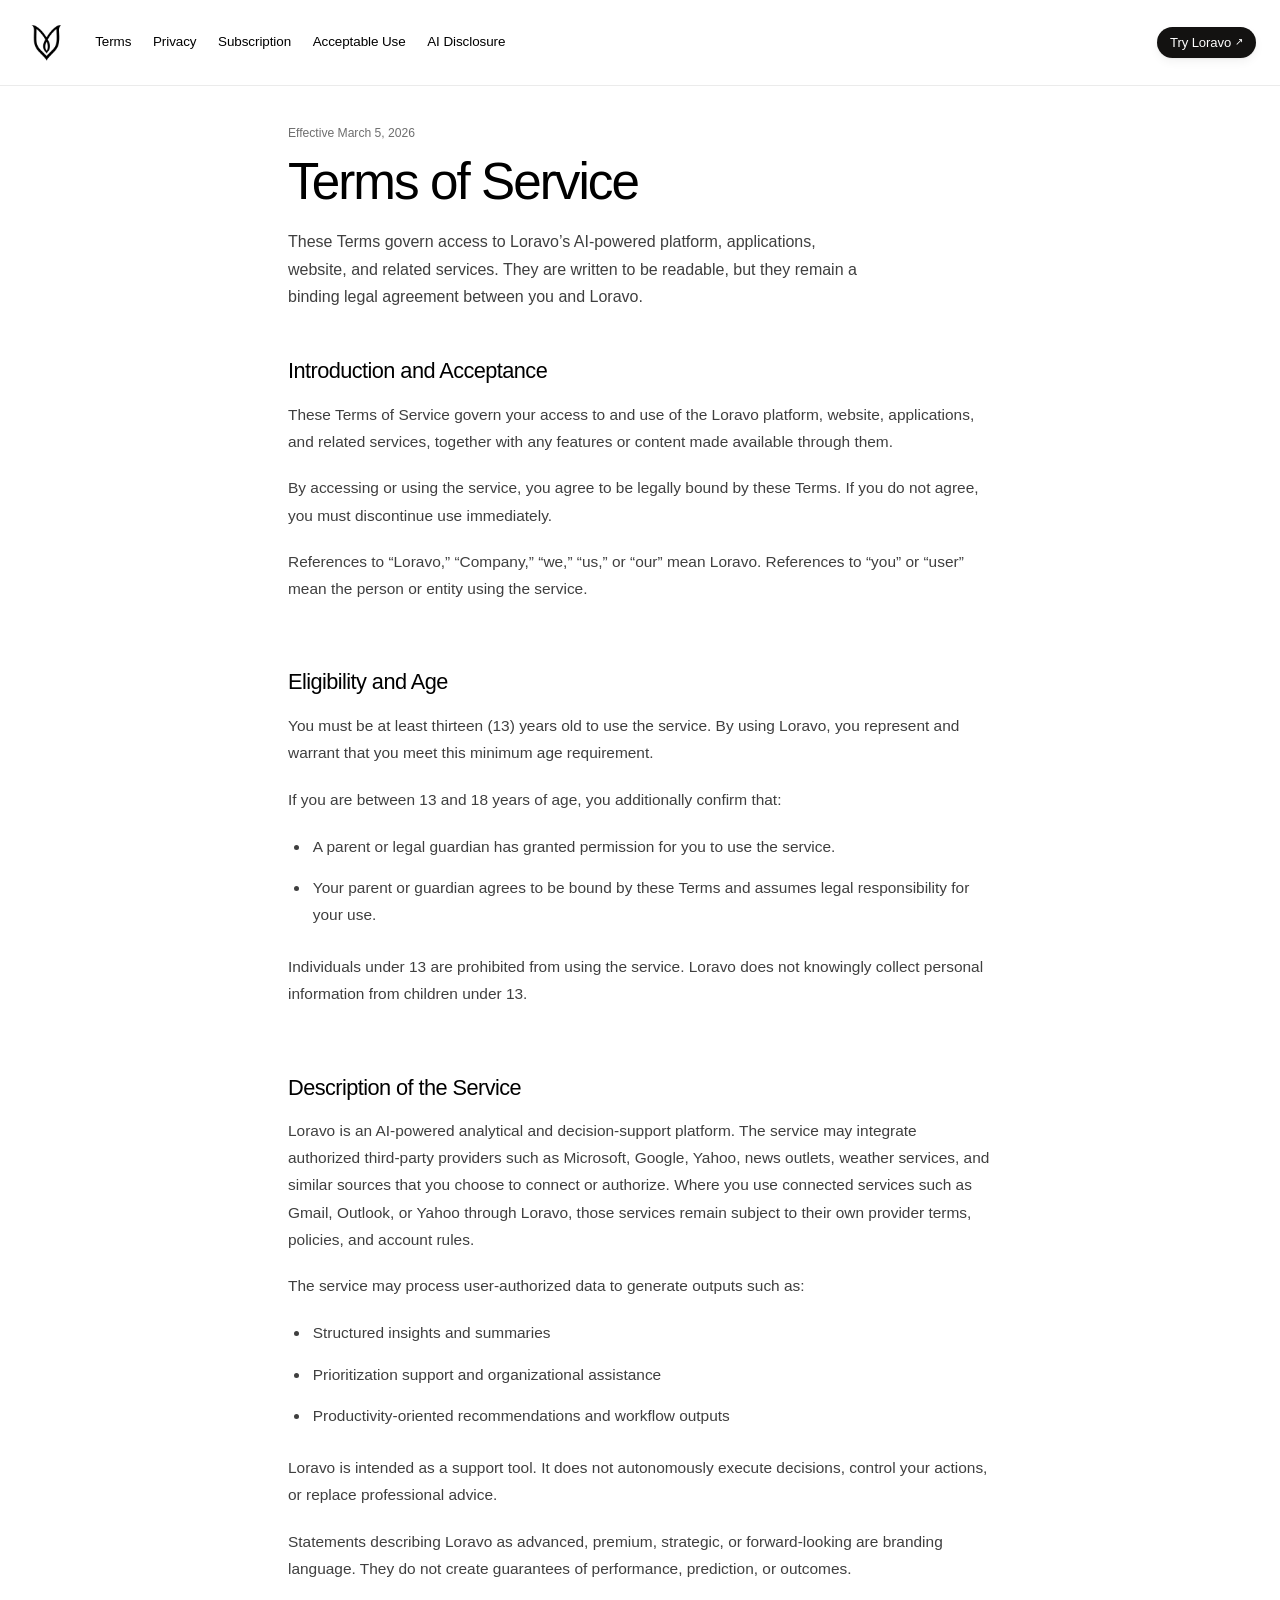
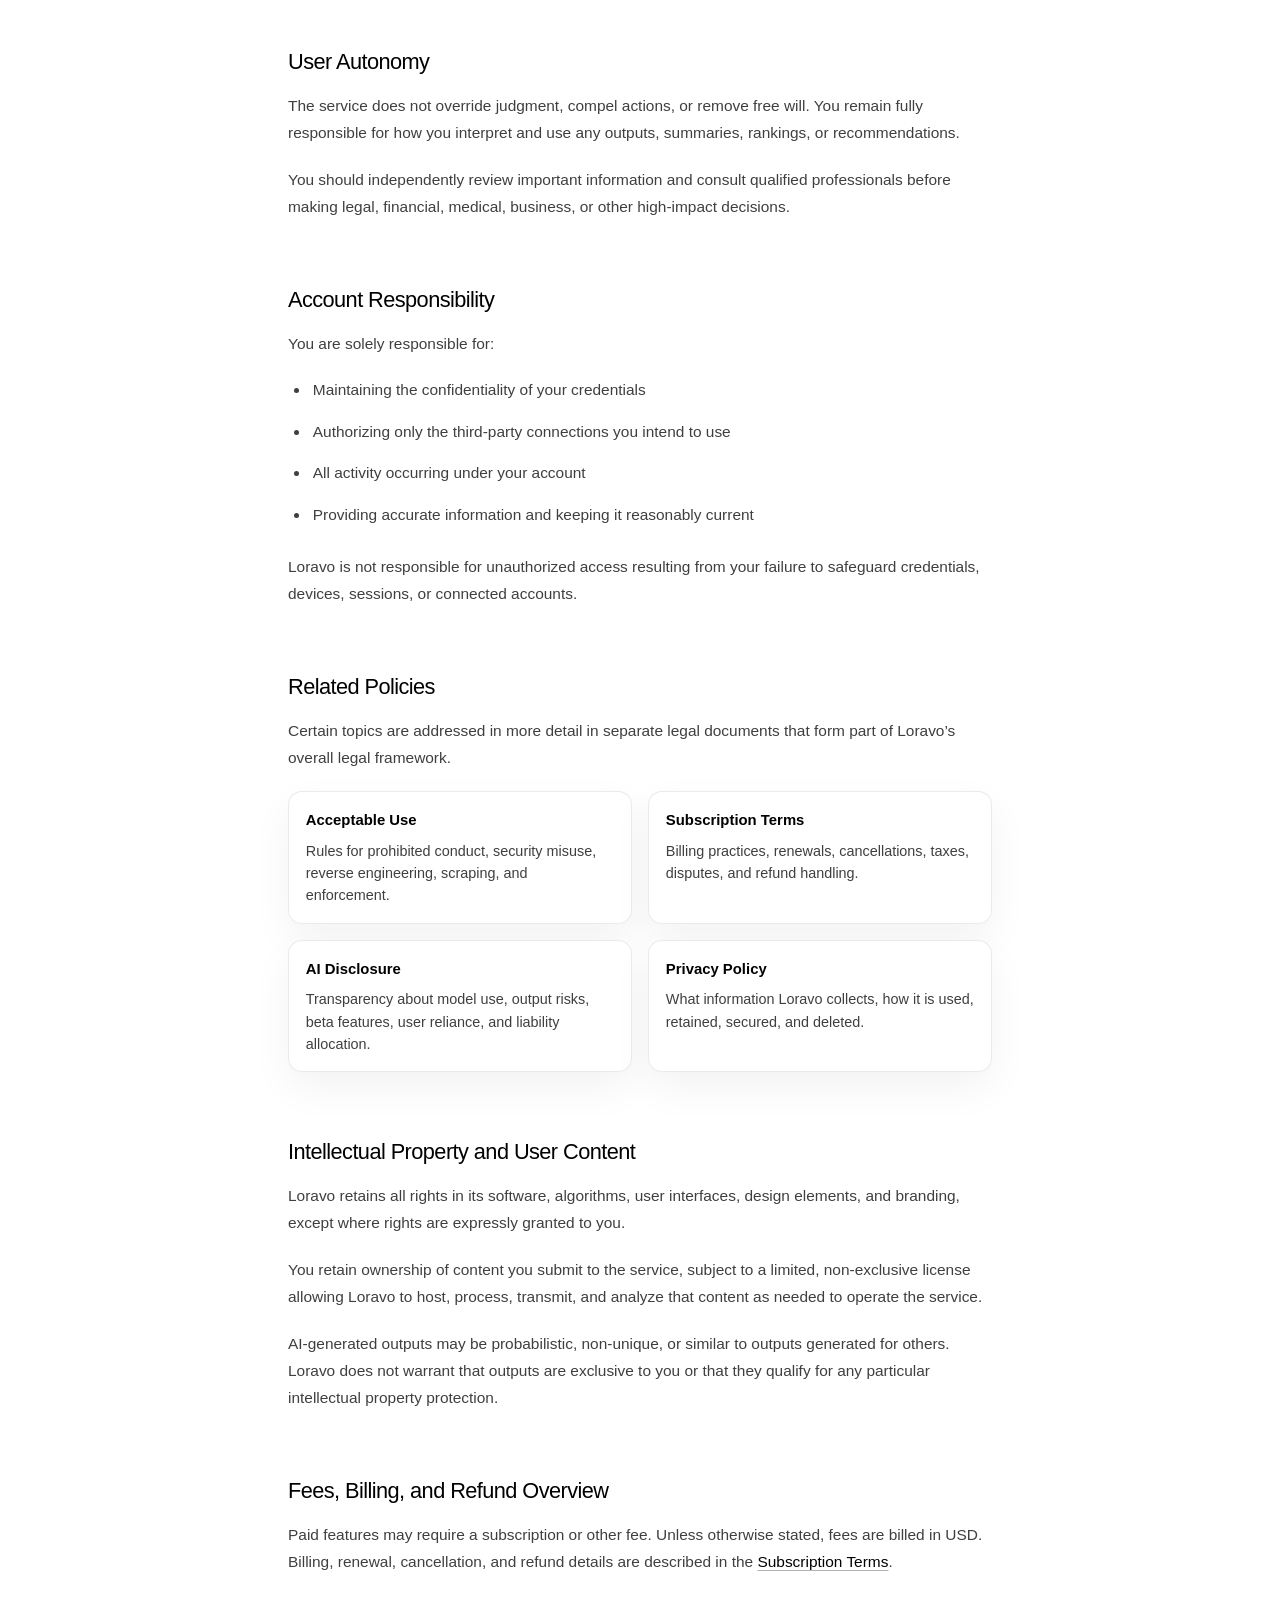
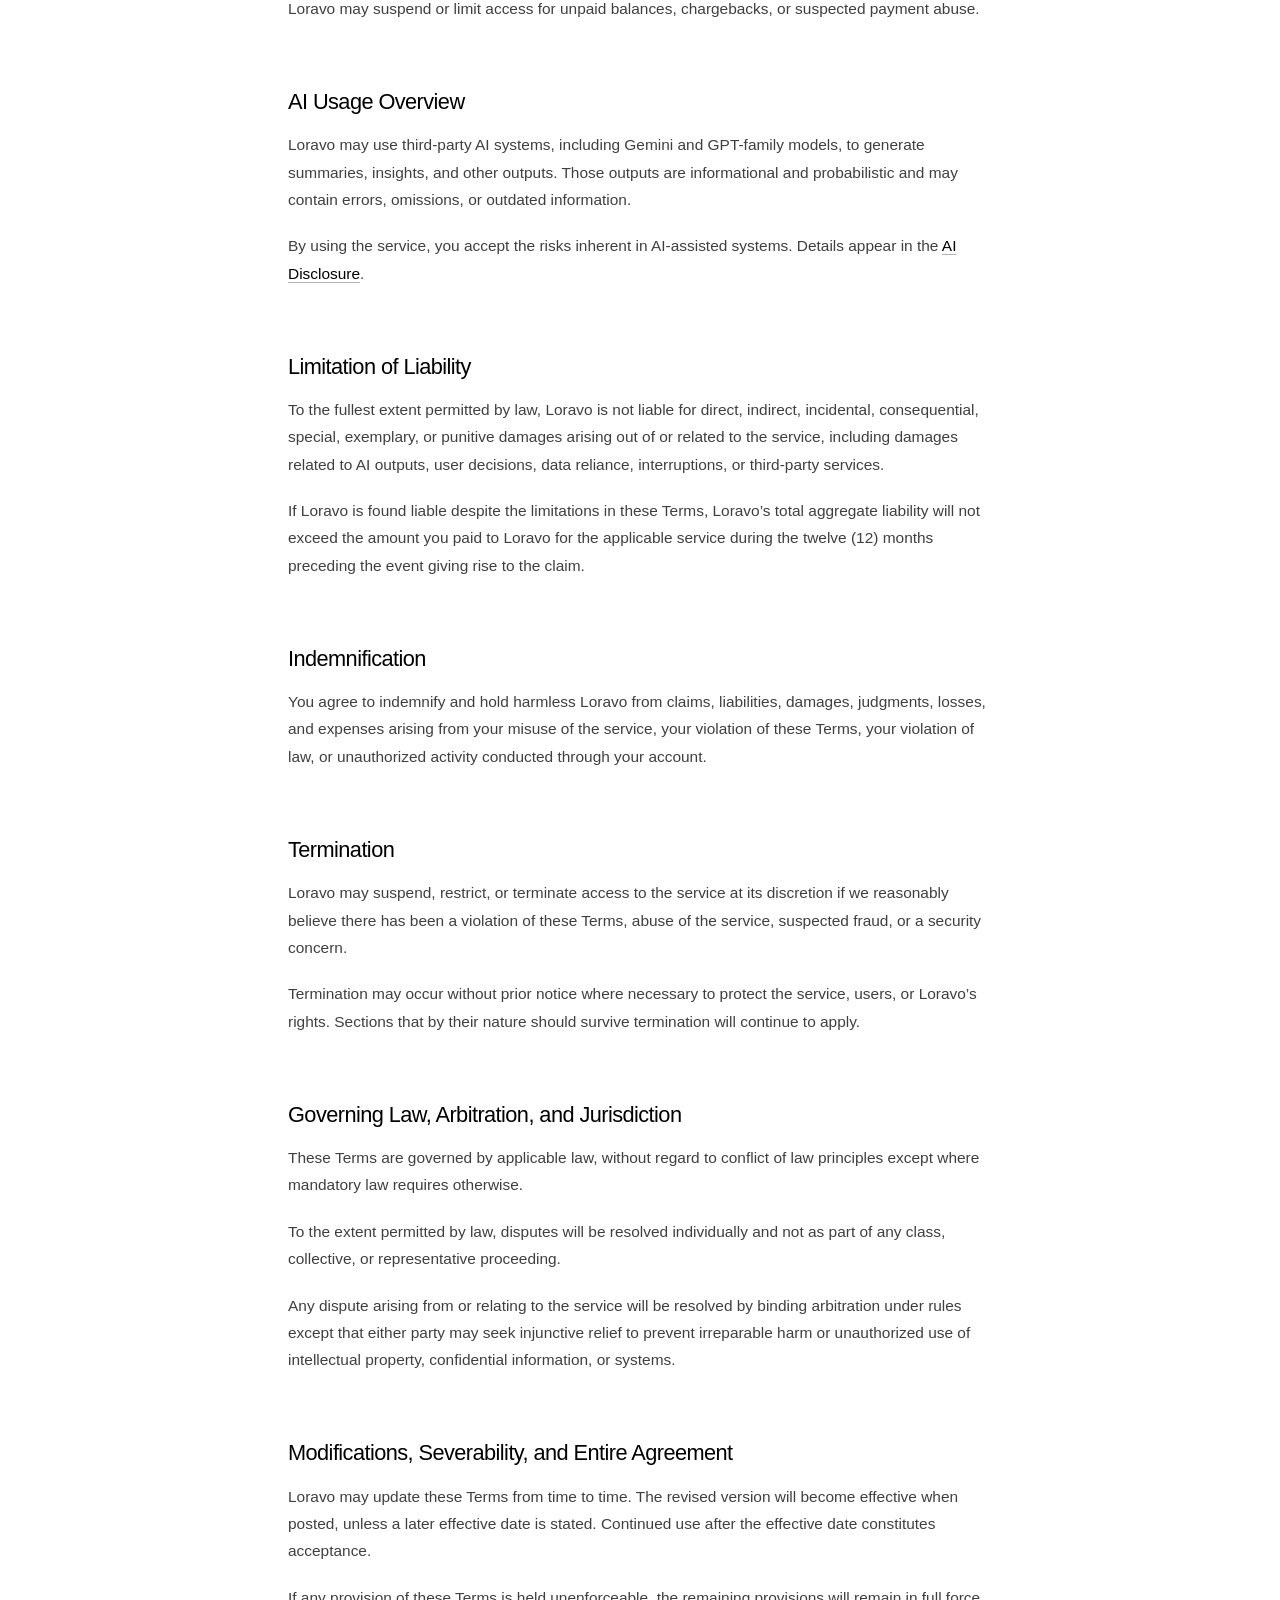
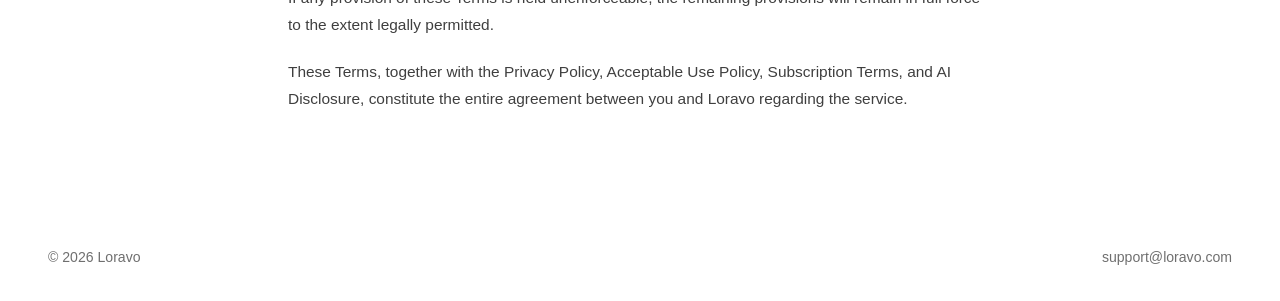
==== commit 559c3a20: "Update Gmail OAuth and backend" ====
--- a/index.html
+++ b/index.html
@@ -96,7 +96,8 @@
           <p>
             Loravo is an AI-powered analytical and decision-support platform. The service may integrate authorized
             third-party providers such as Microsoft, Google, Yahoo, news outlets, weather services, and similar sources
-            that you choose to connect or authorize.
+            that you choose to connect or authorize. Where you use connected services such as Gmail, Outlook, or Yahoo
+            through Loravo, those services remain subject to their own provider terms, policies, and account rules.
           </p>
           <p>The service may process user-authorized data to generate outputs such as:</p>
           <ul>
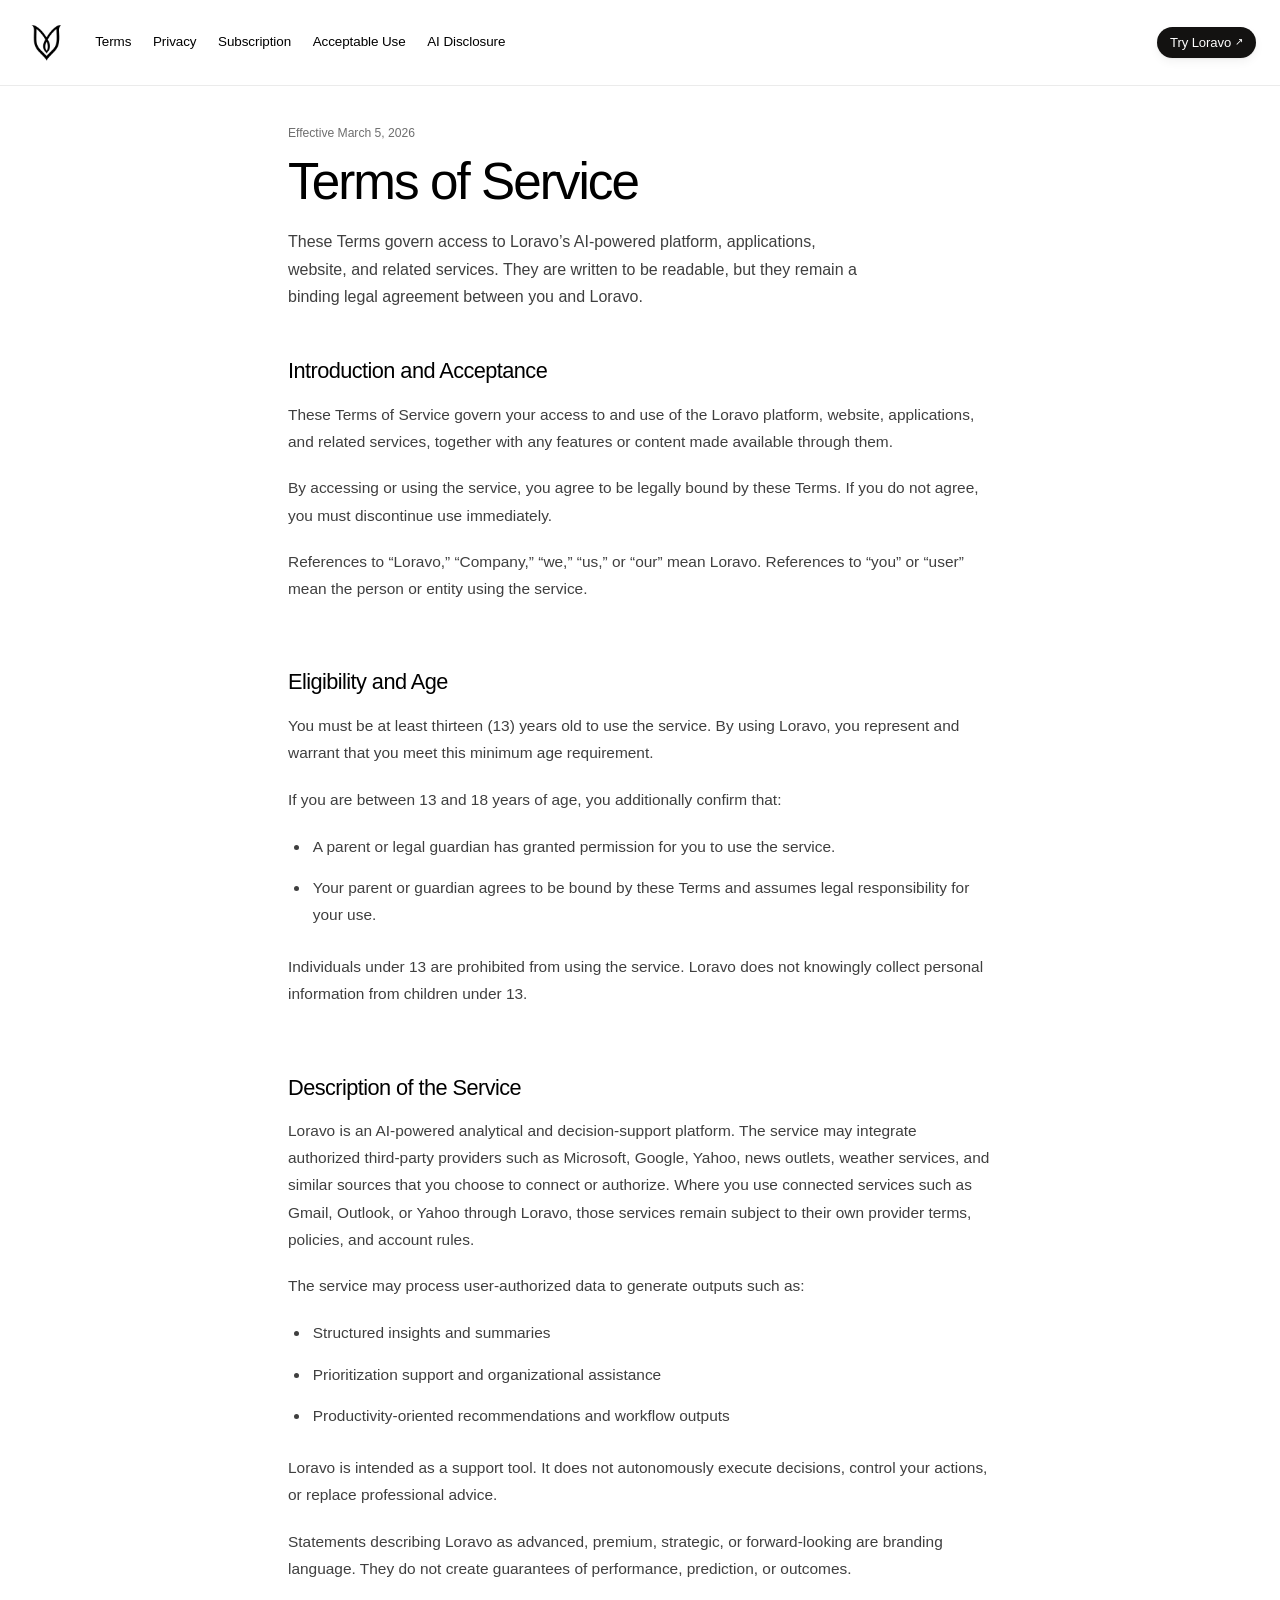
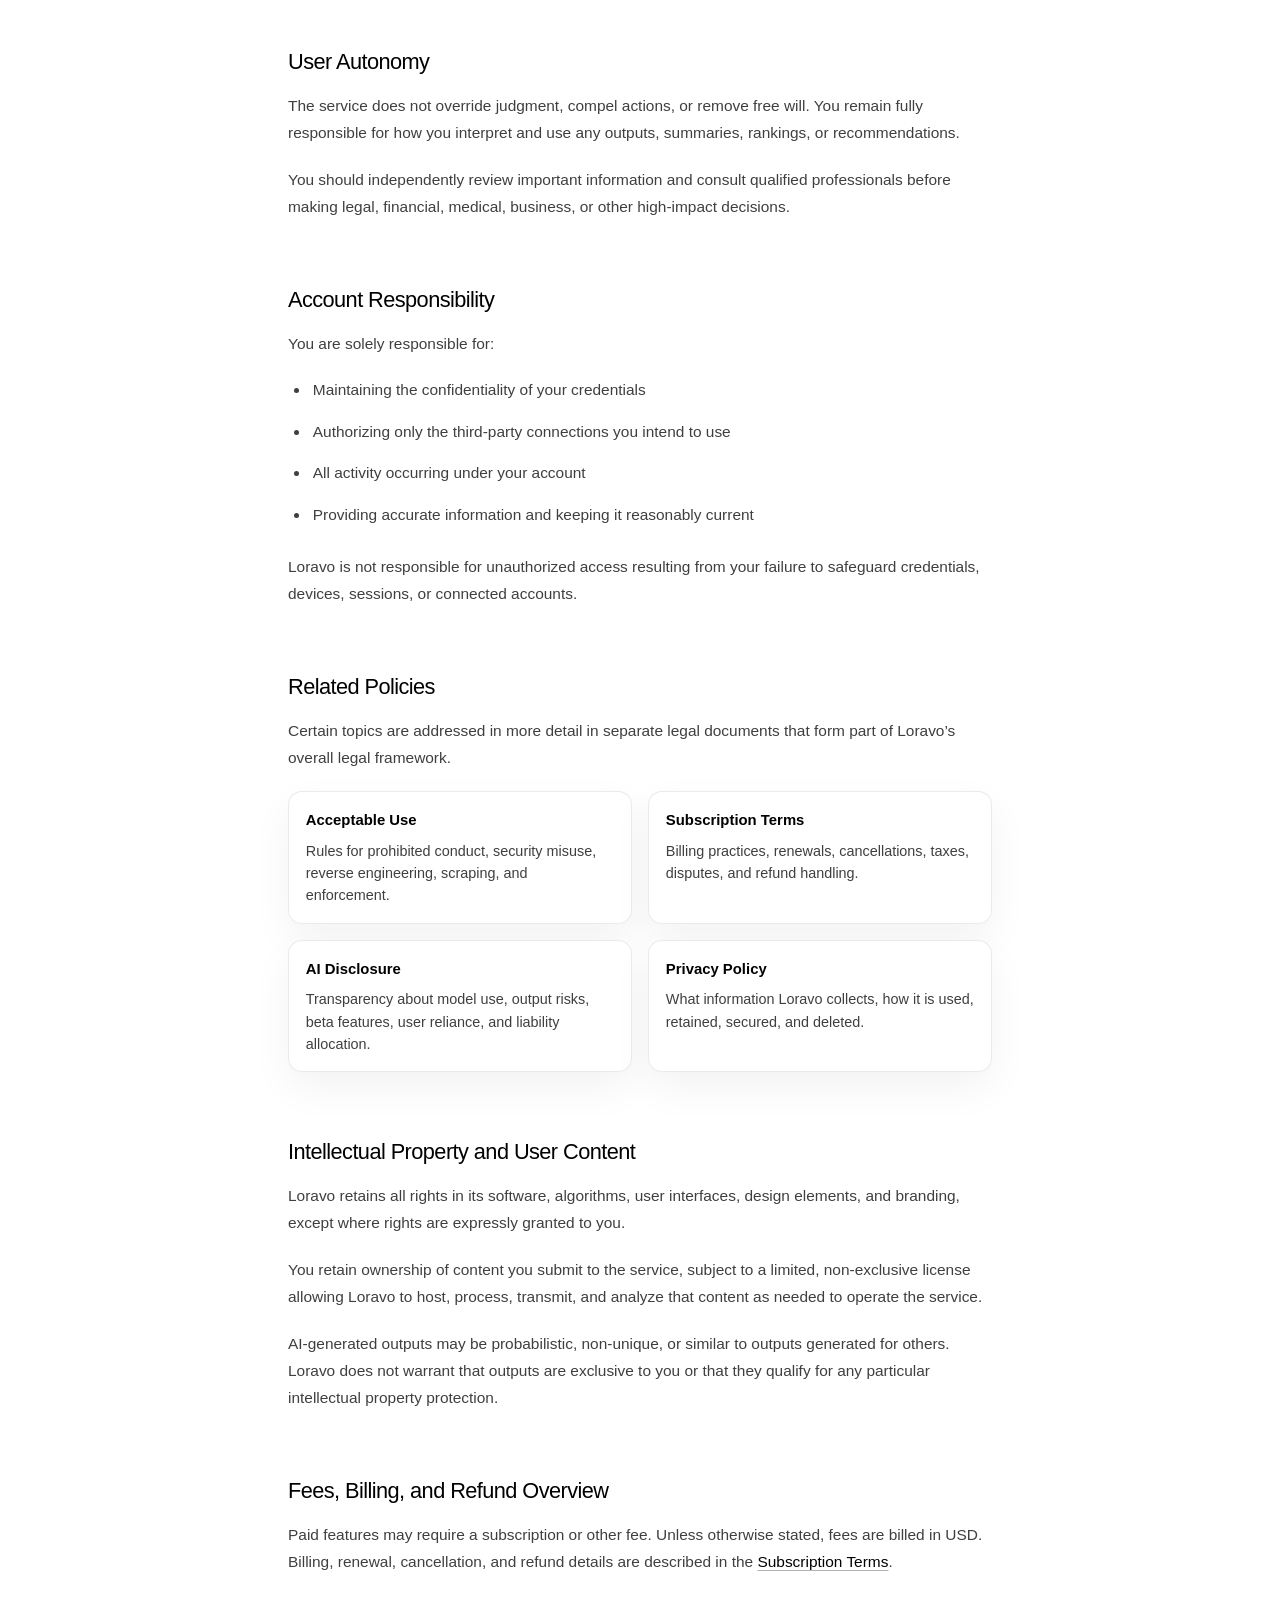
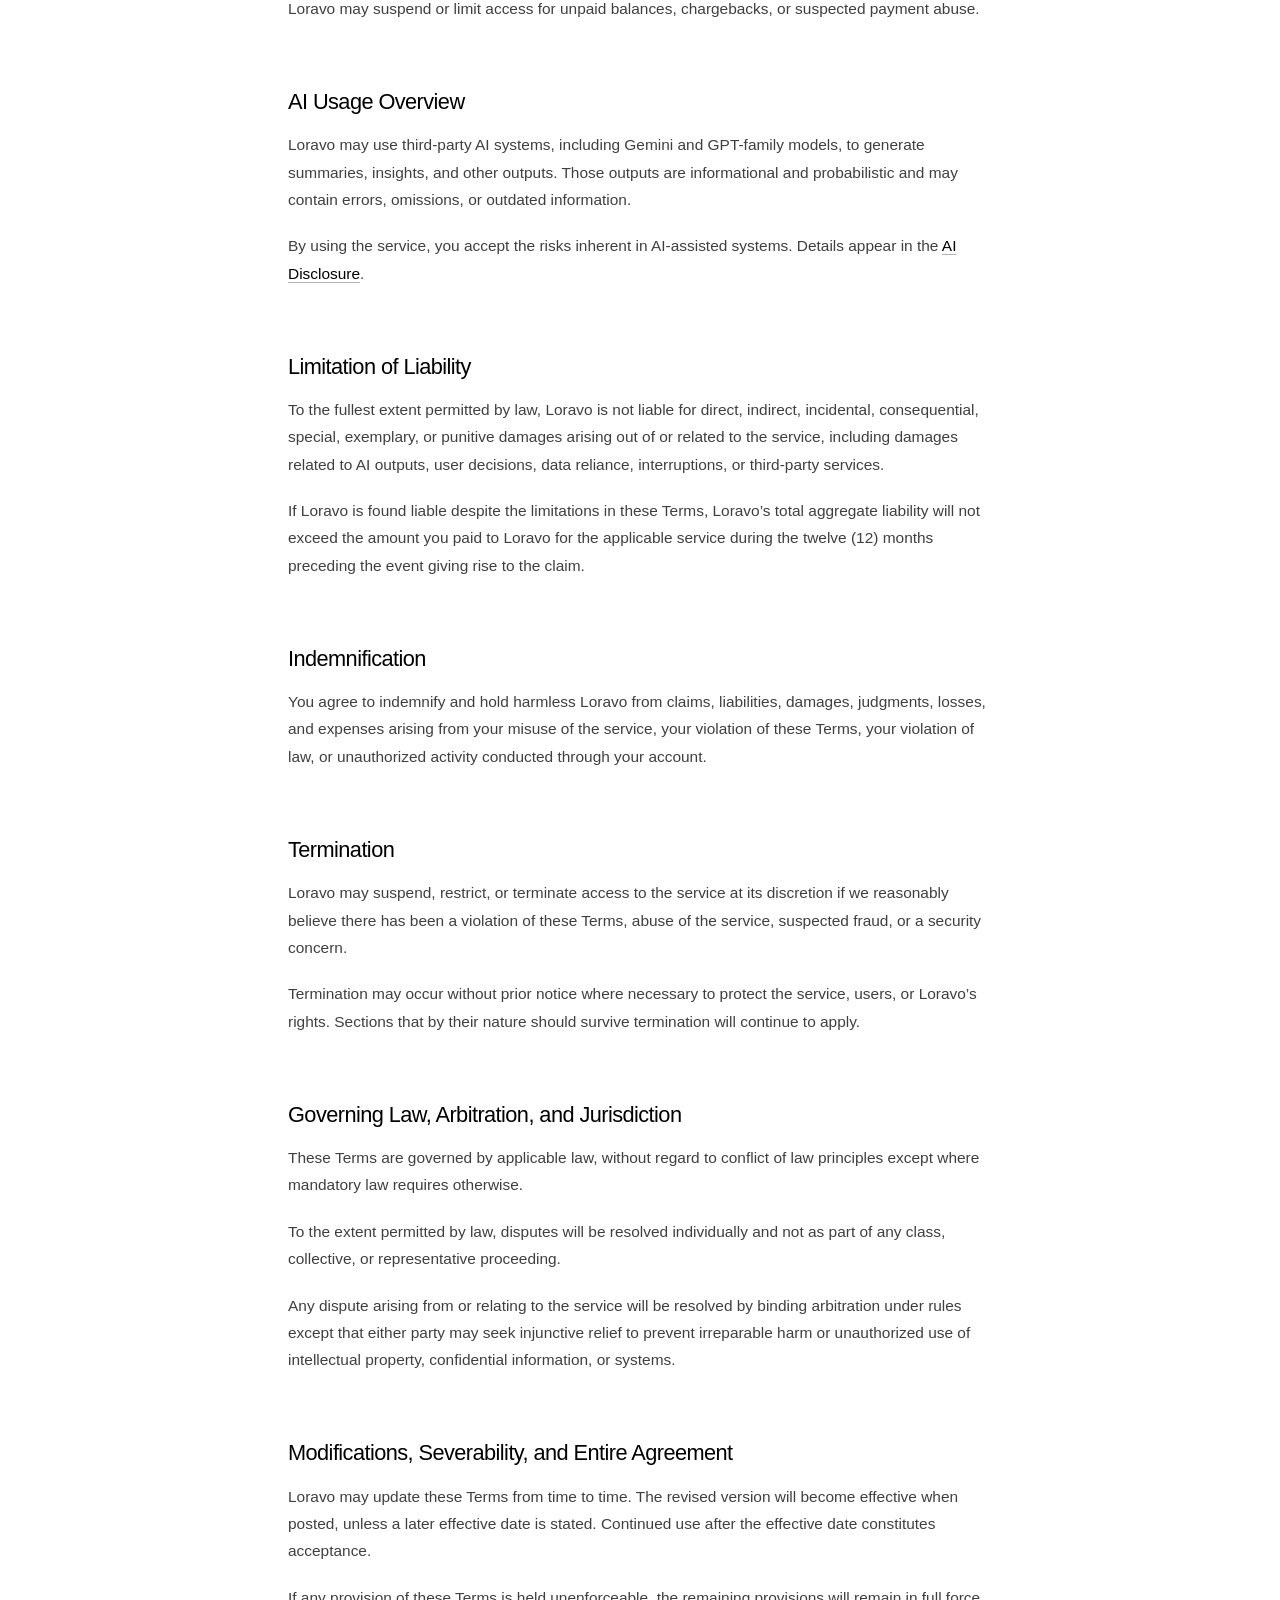
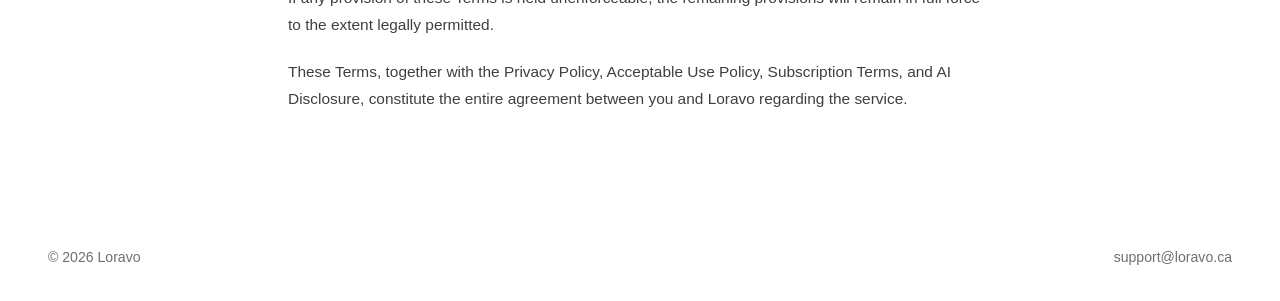
==== commit c8ecd42d: "Update Gmail OAuth and backend" ====
--- a/index.html
+++ b/index.html
@@ -282,7 +282,7 @@
   <footer class="site-footer">
     <div class="footer-inner">
       <p>&copy; 2026 Loravo</p>
-      <a href="mailto:support@loravo.com">support@loravo.com</a>
+      <a href="mailto:support@loravo.ca">support@loravo.ca</a>
     </div>
   </footer>
 </body>
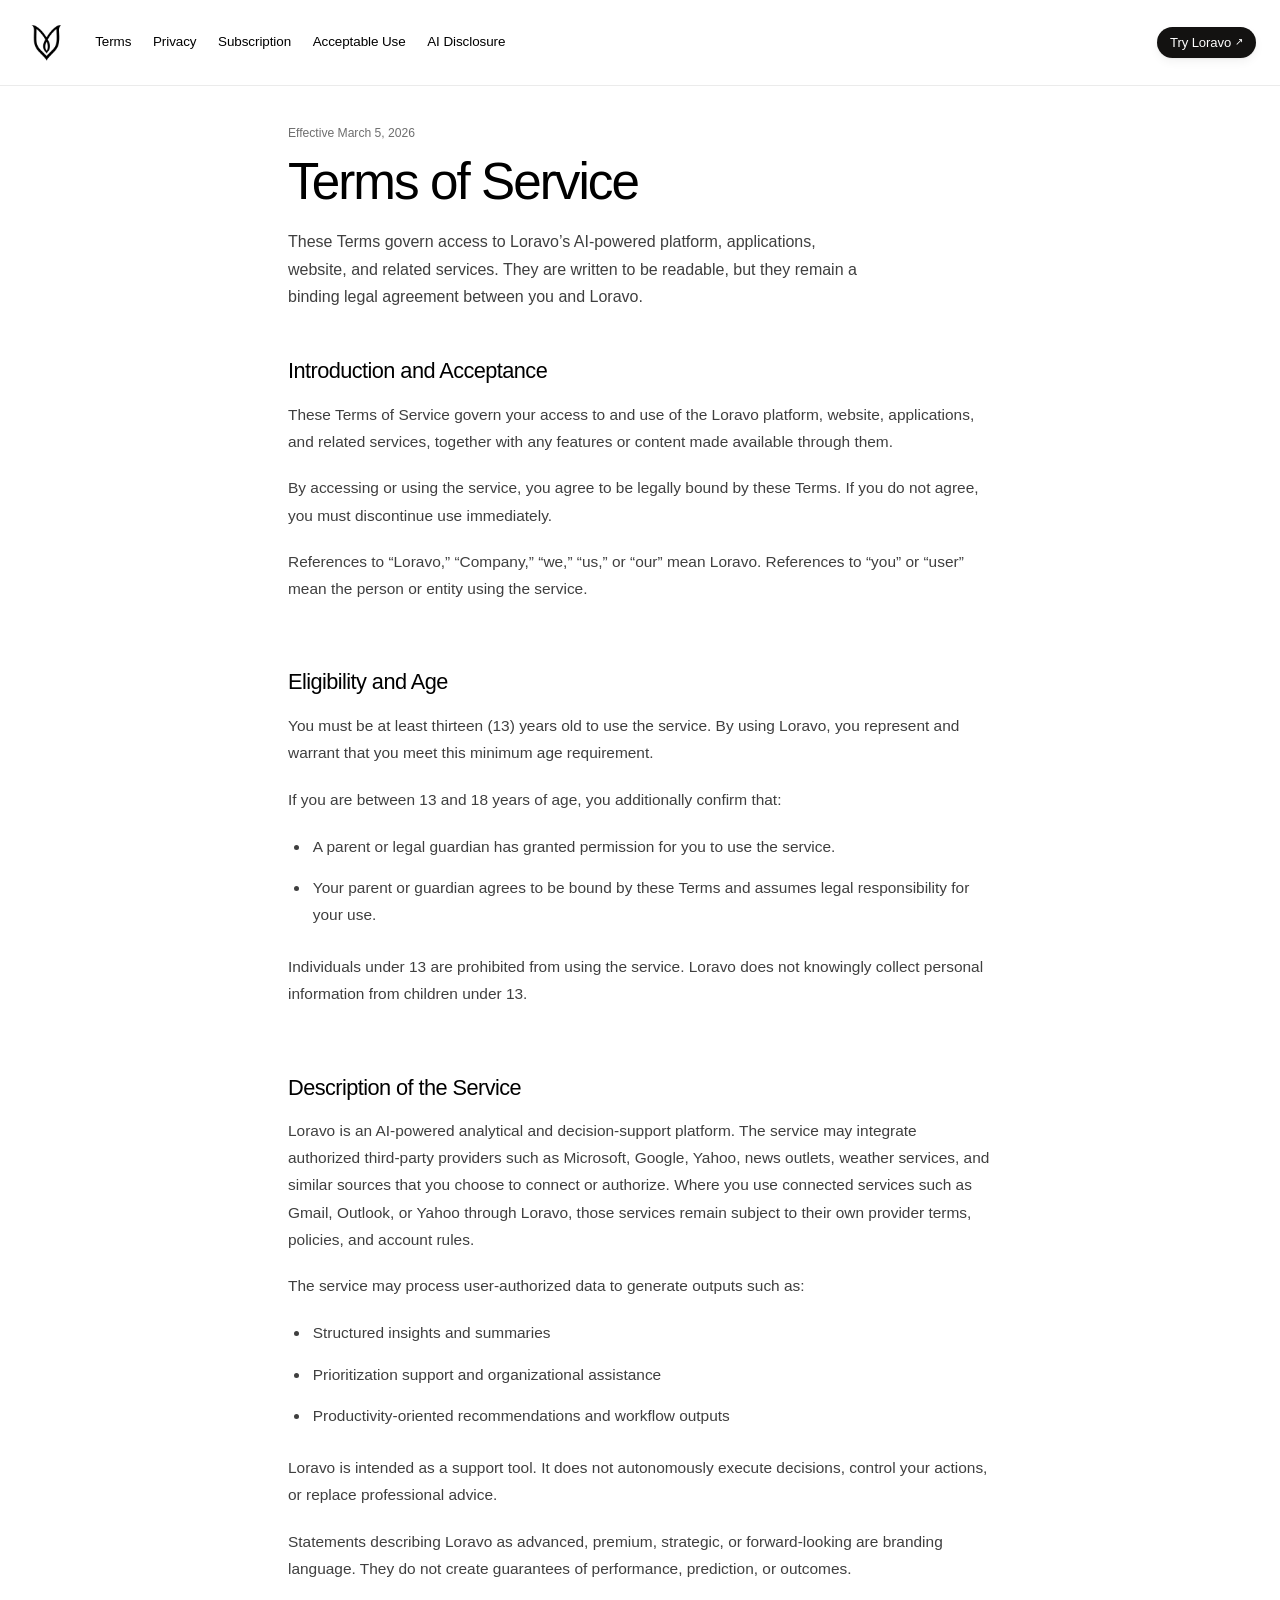
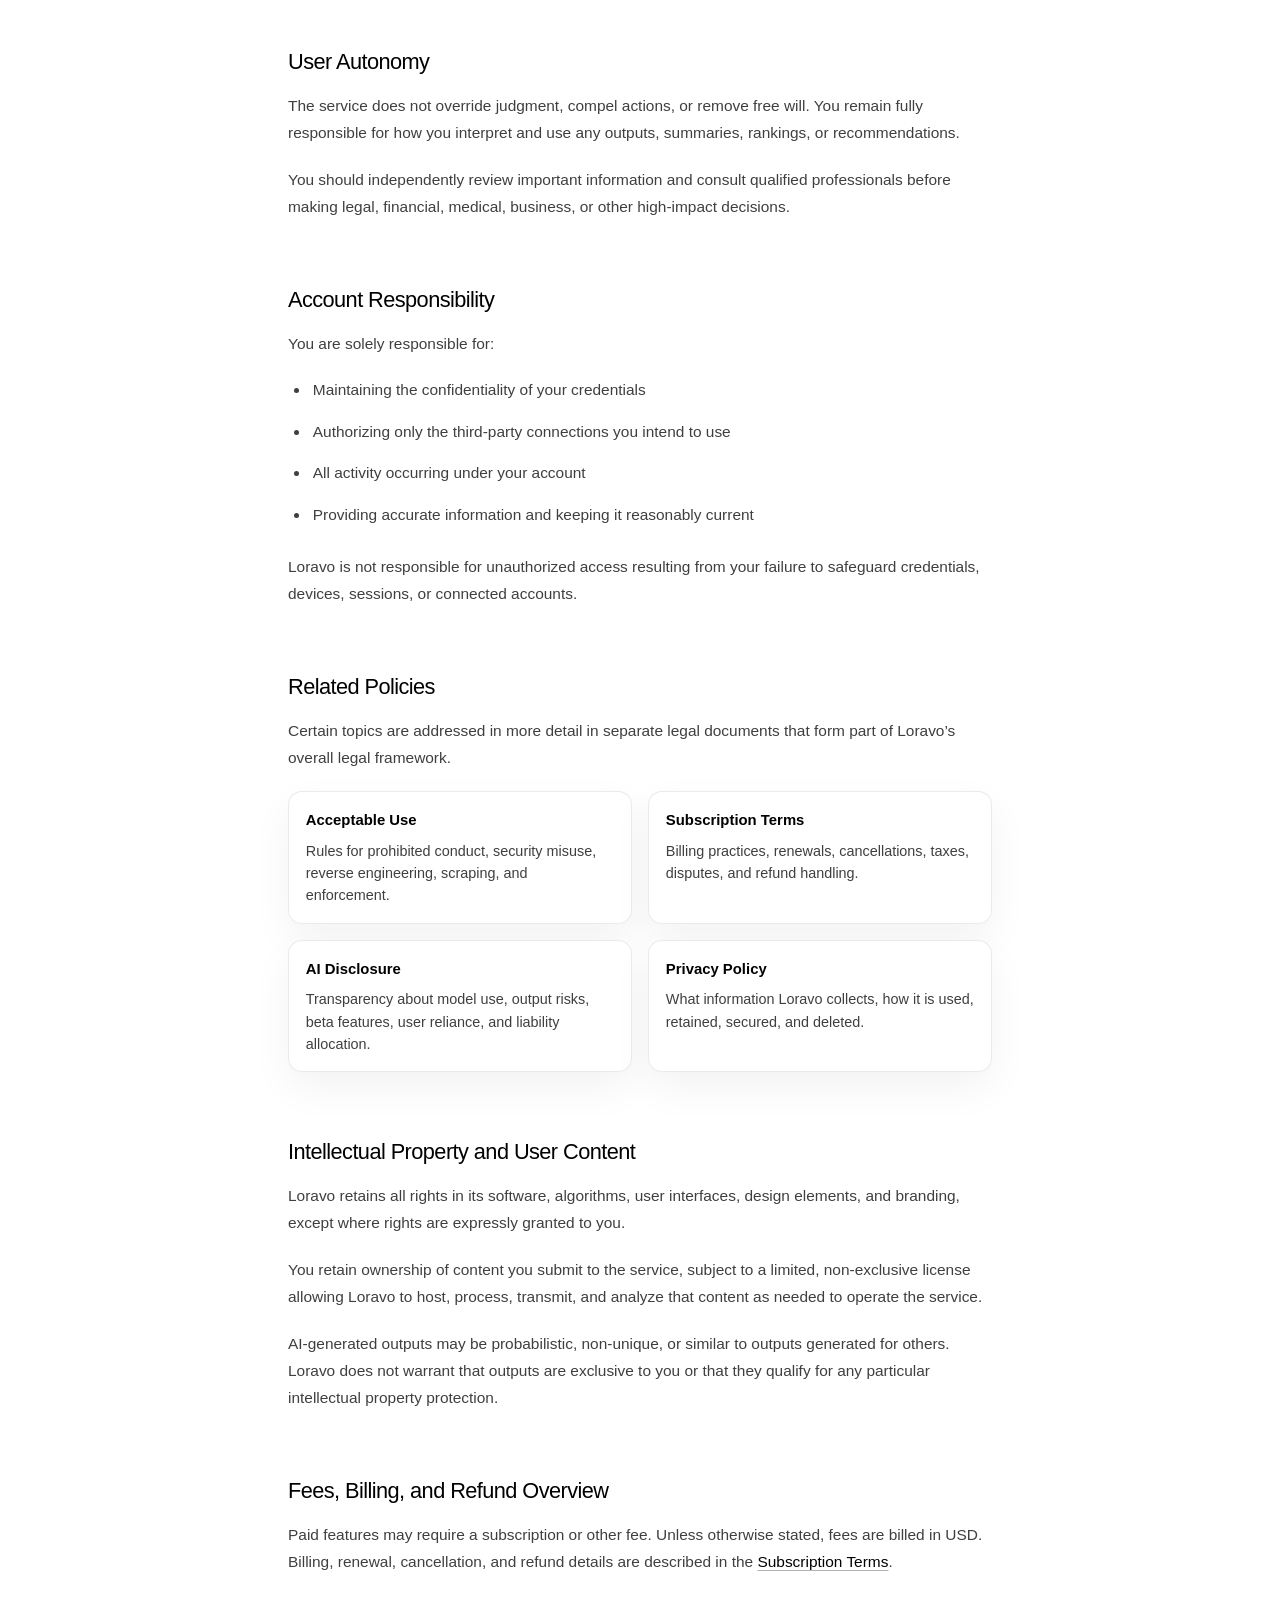
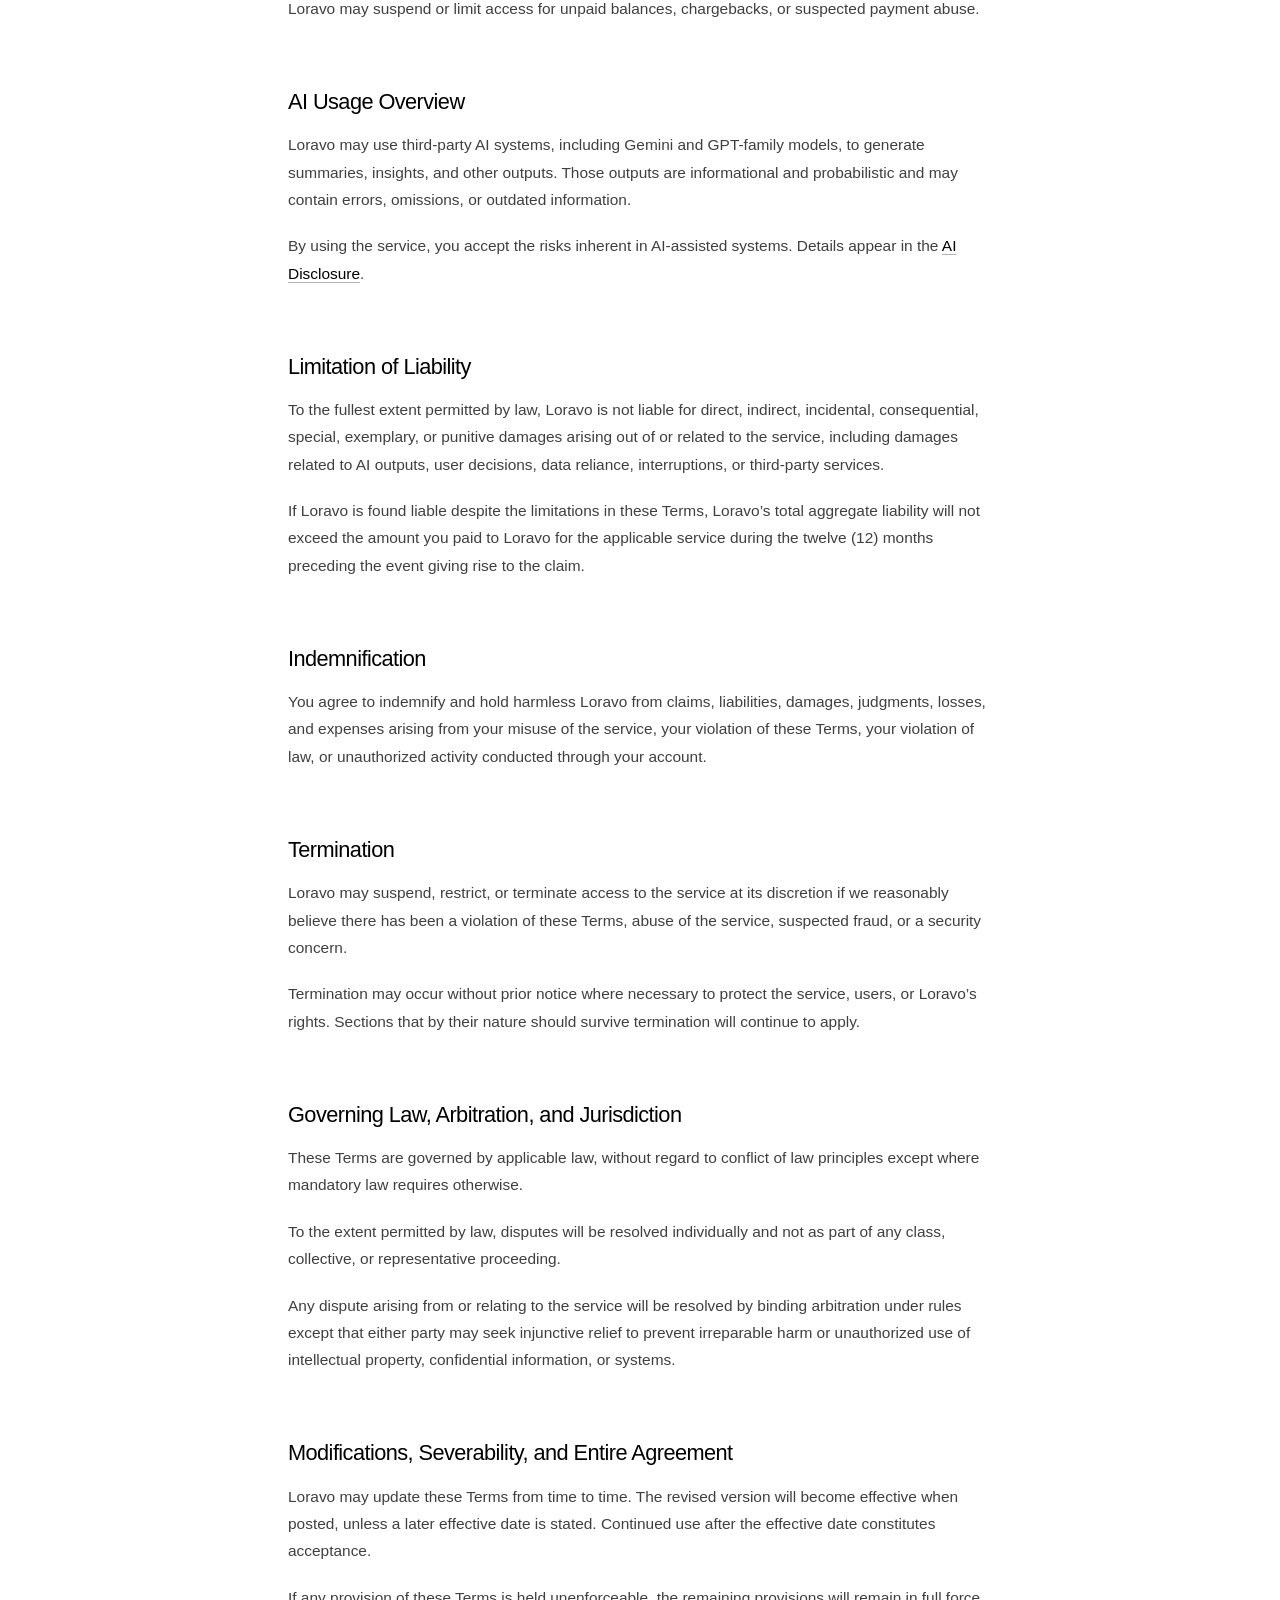
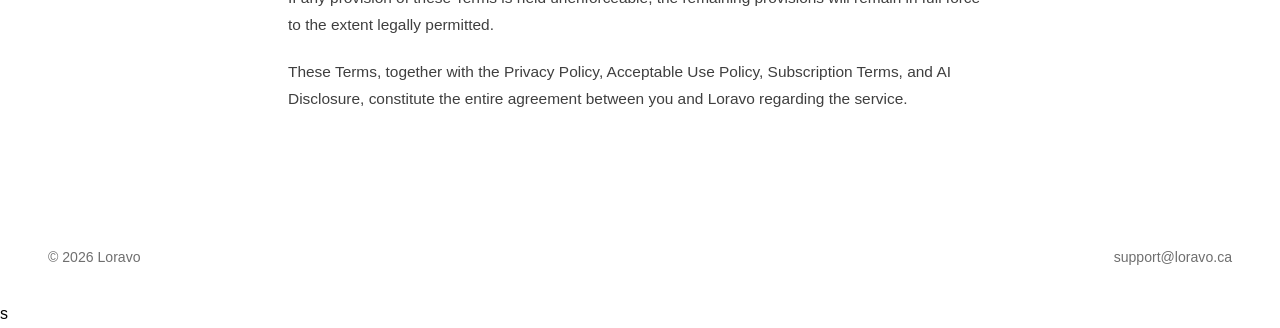
==== commit d1ece62b: "Update Gmail OAuth and backend" ====
--- a/index.html
+++ b/index.html
@@ -287,3 +287,4 @@
   </footer>
 </body>
 </html>
+s
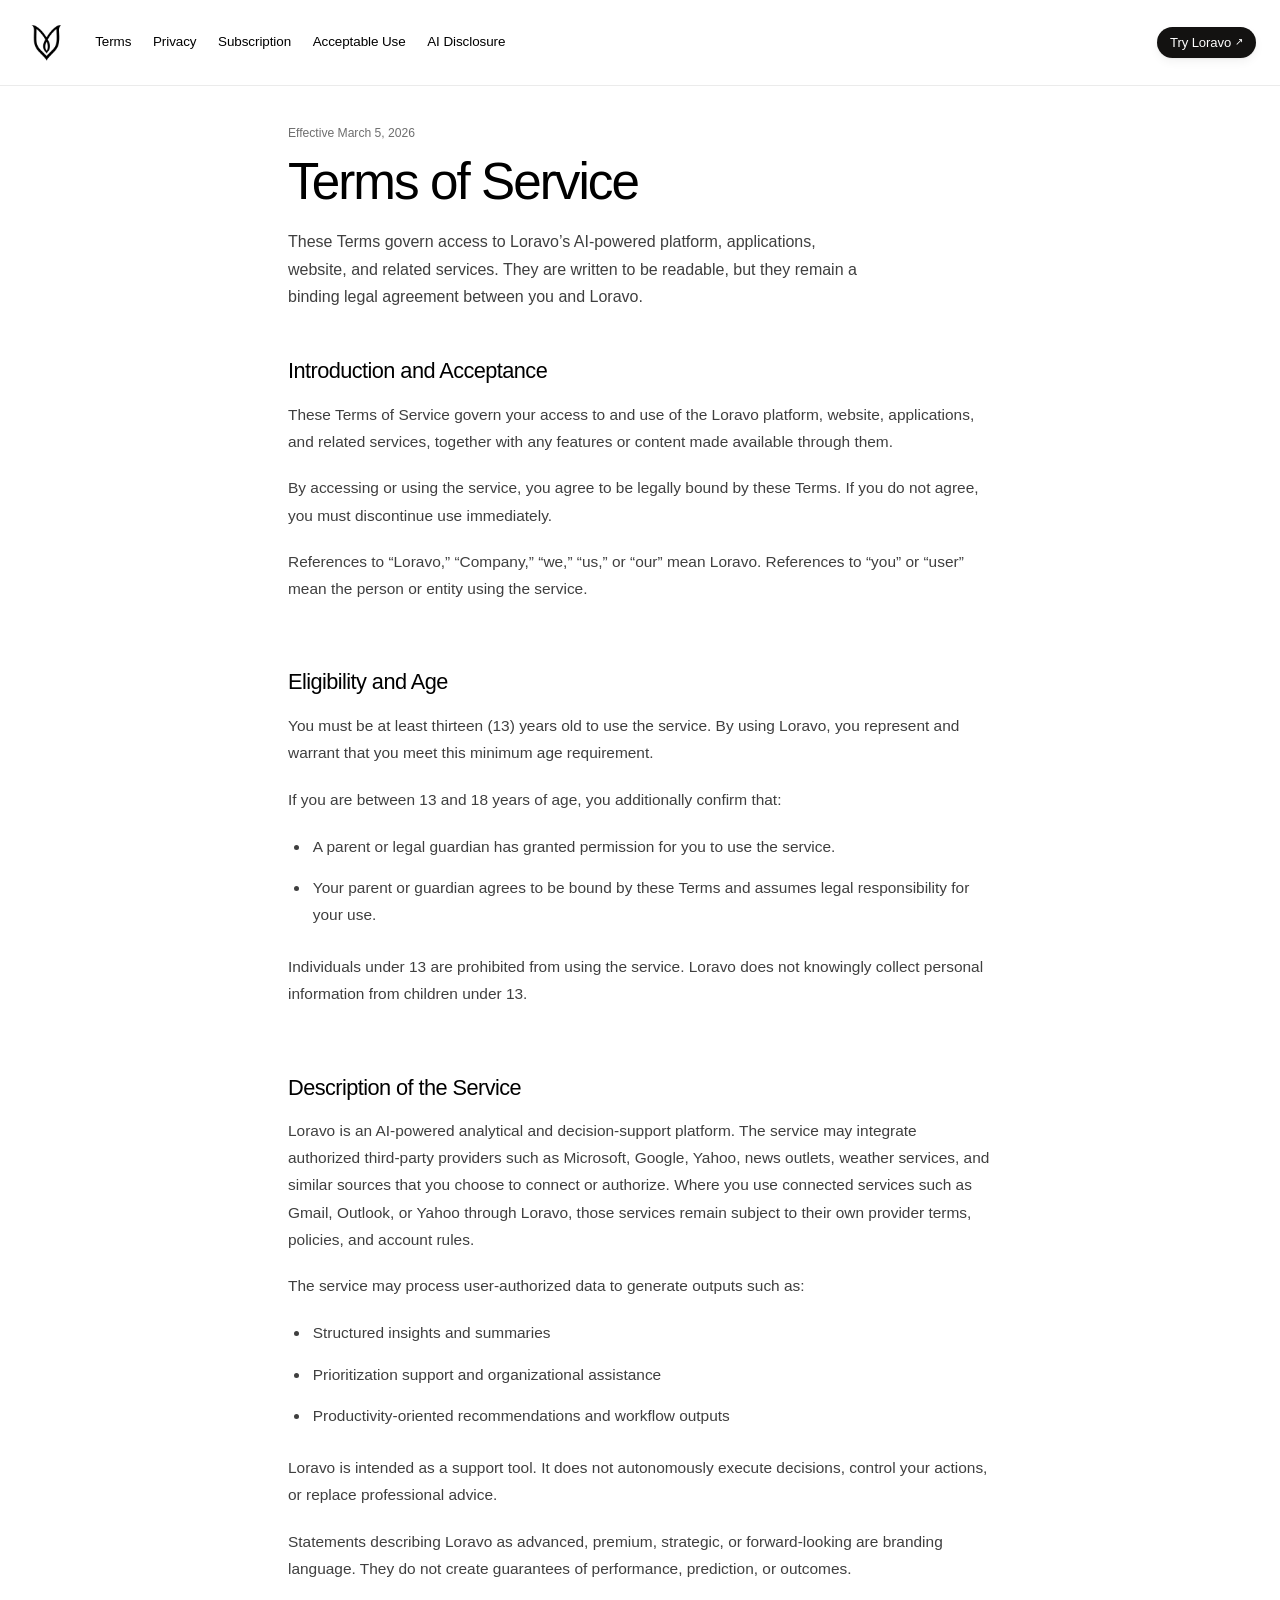
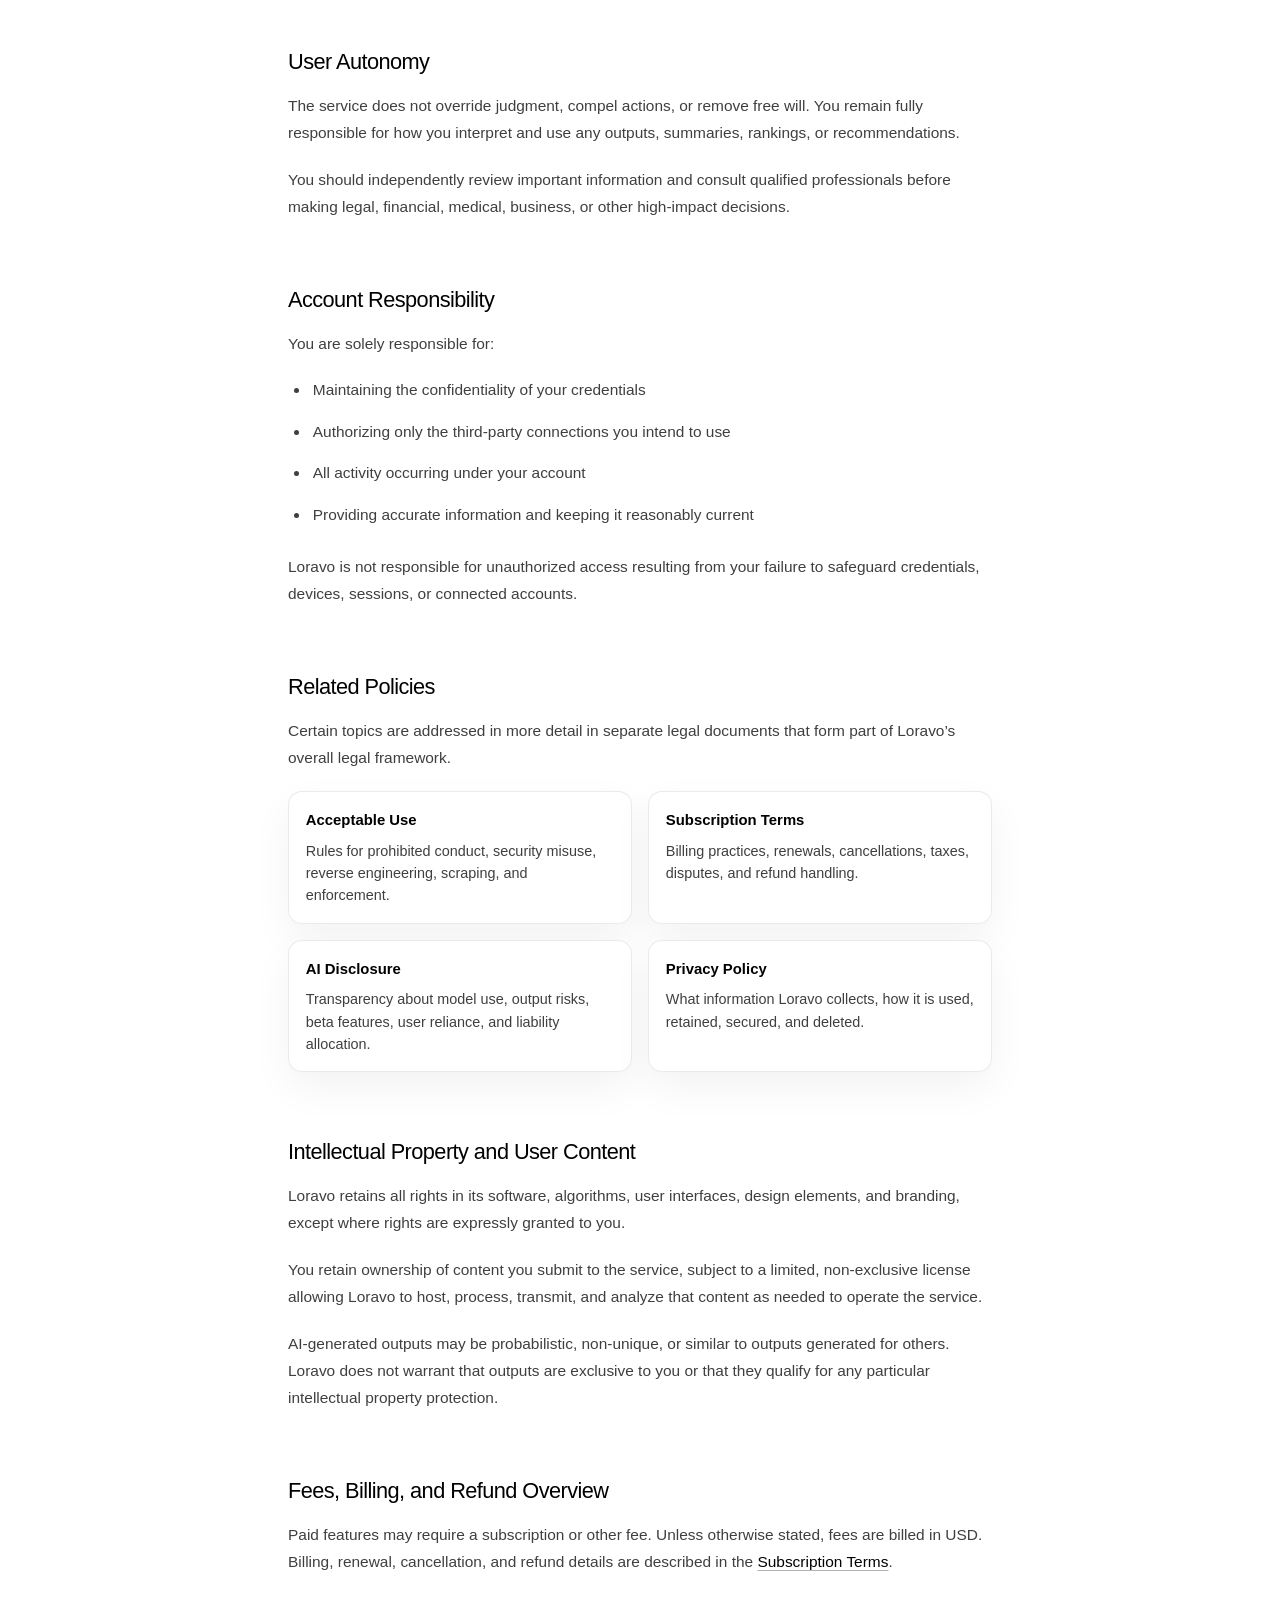
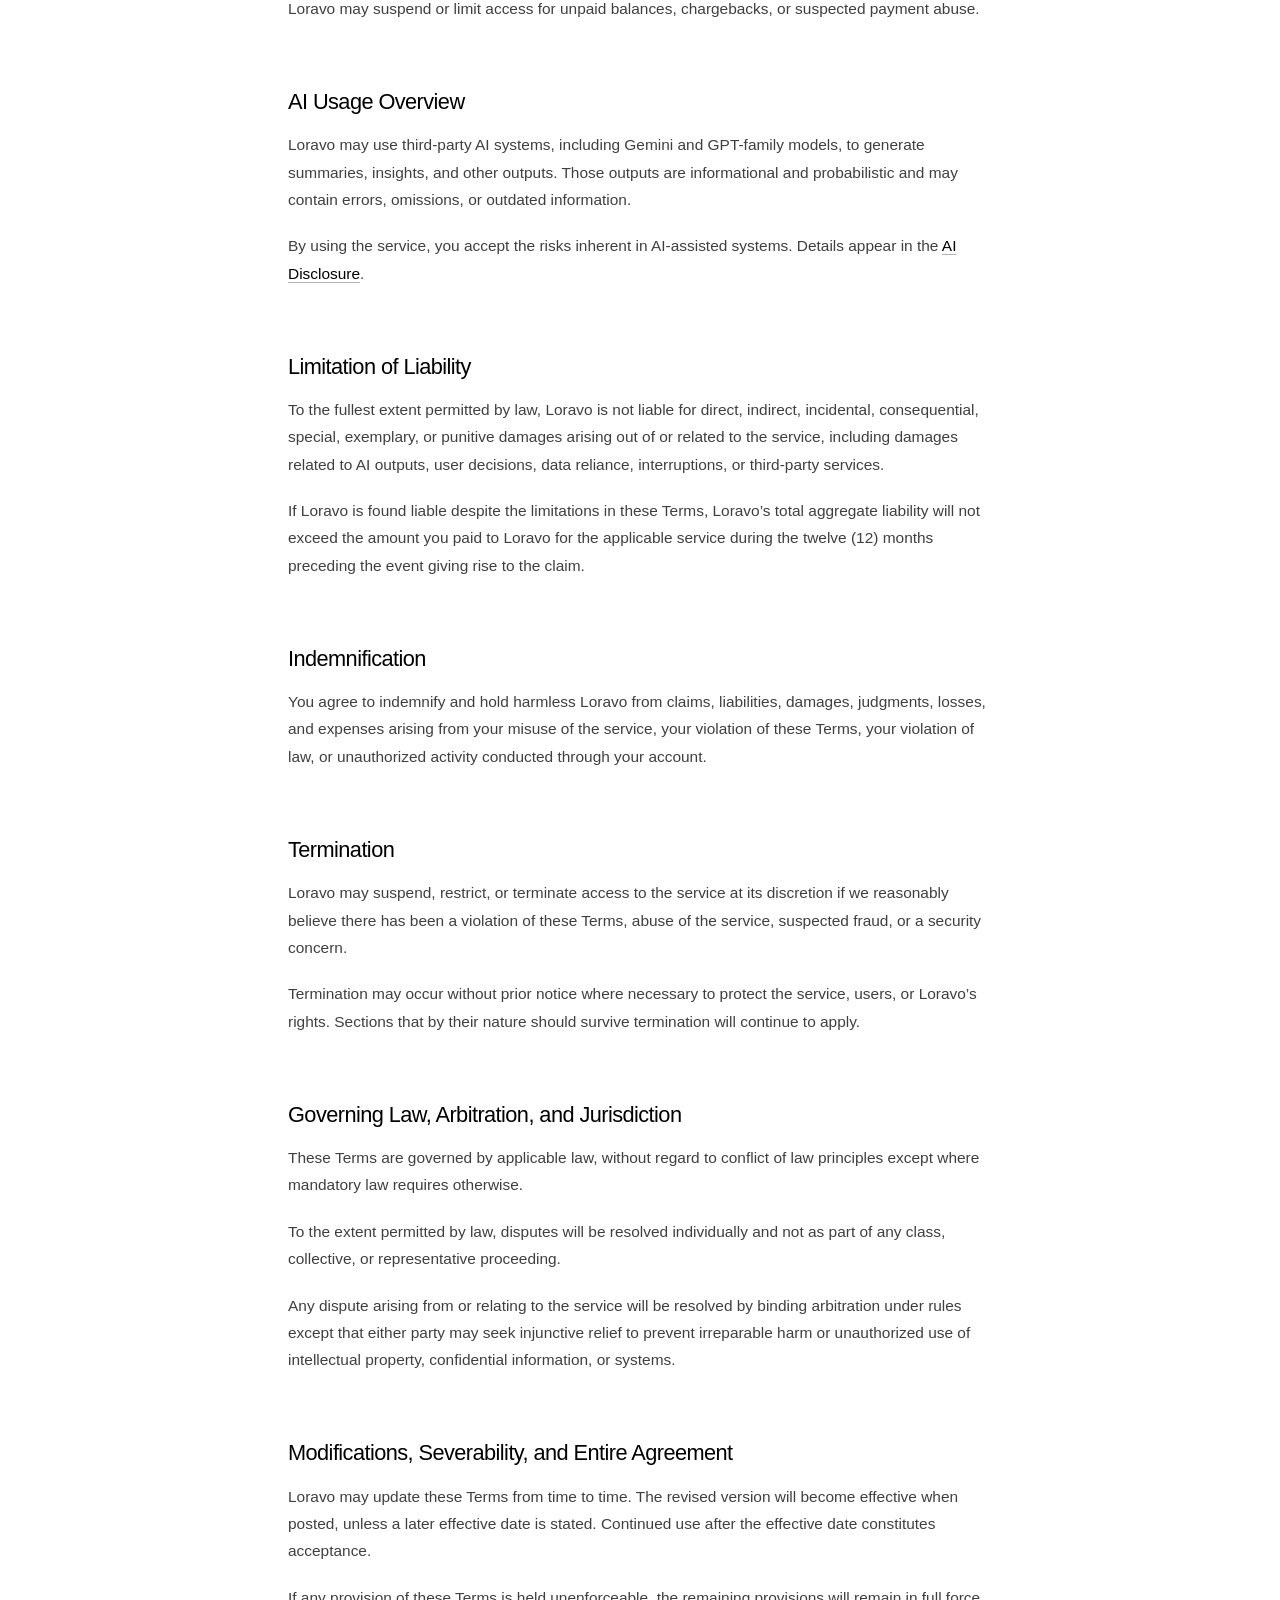
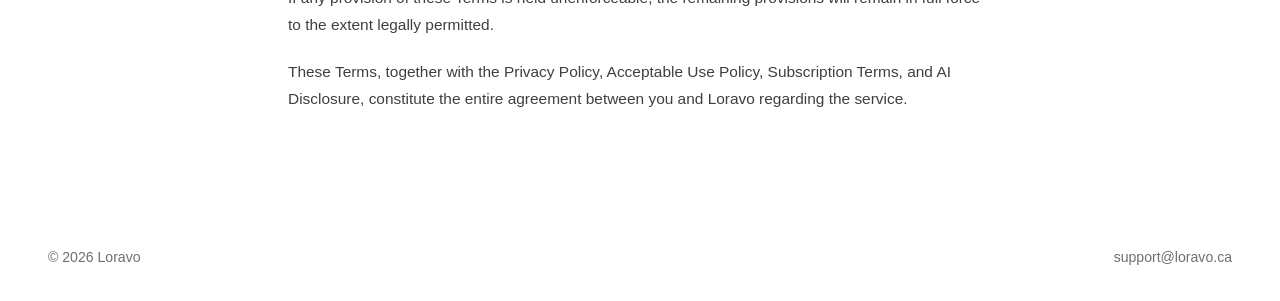
==== commit 31fa0dfd: "Update Gmail OAuth and backend" ====
--- a/index.html
+++ b/index.html
@@ -286,5 +286,4 @@
     </div>
   </footer>
 </body>
-</html>
-s+</html>
